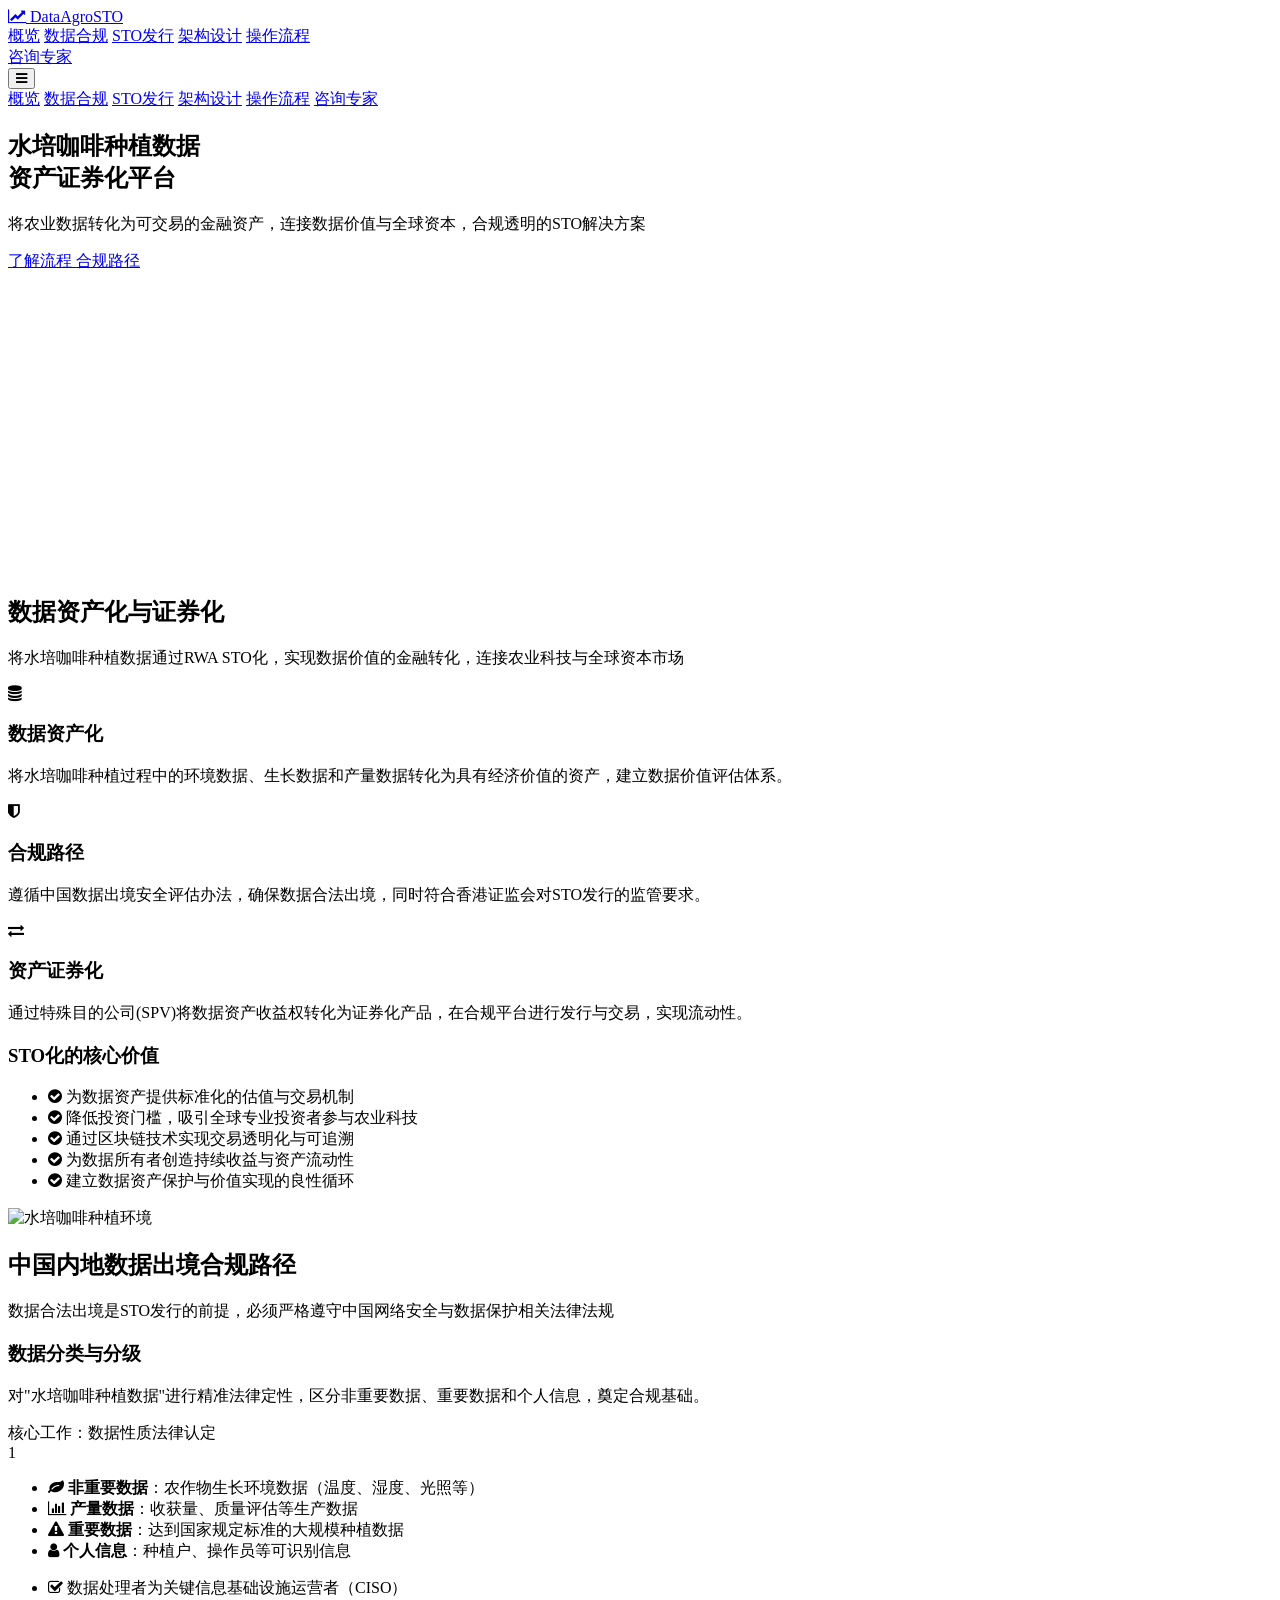
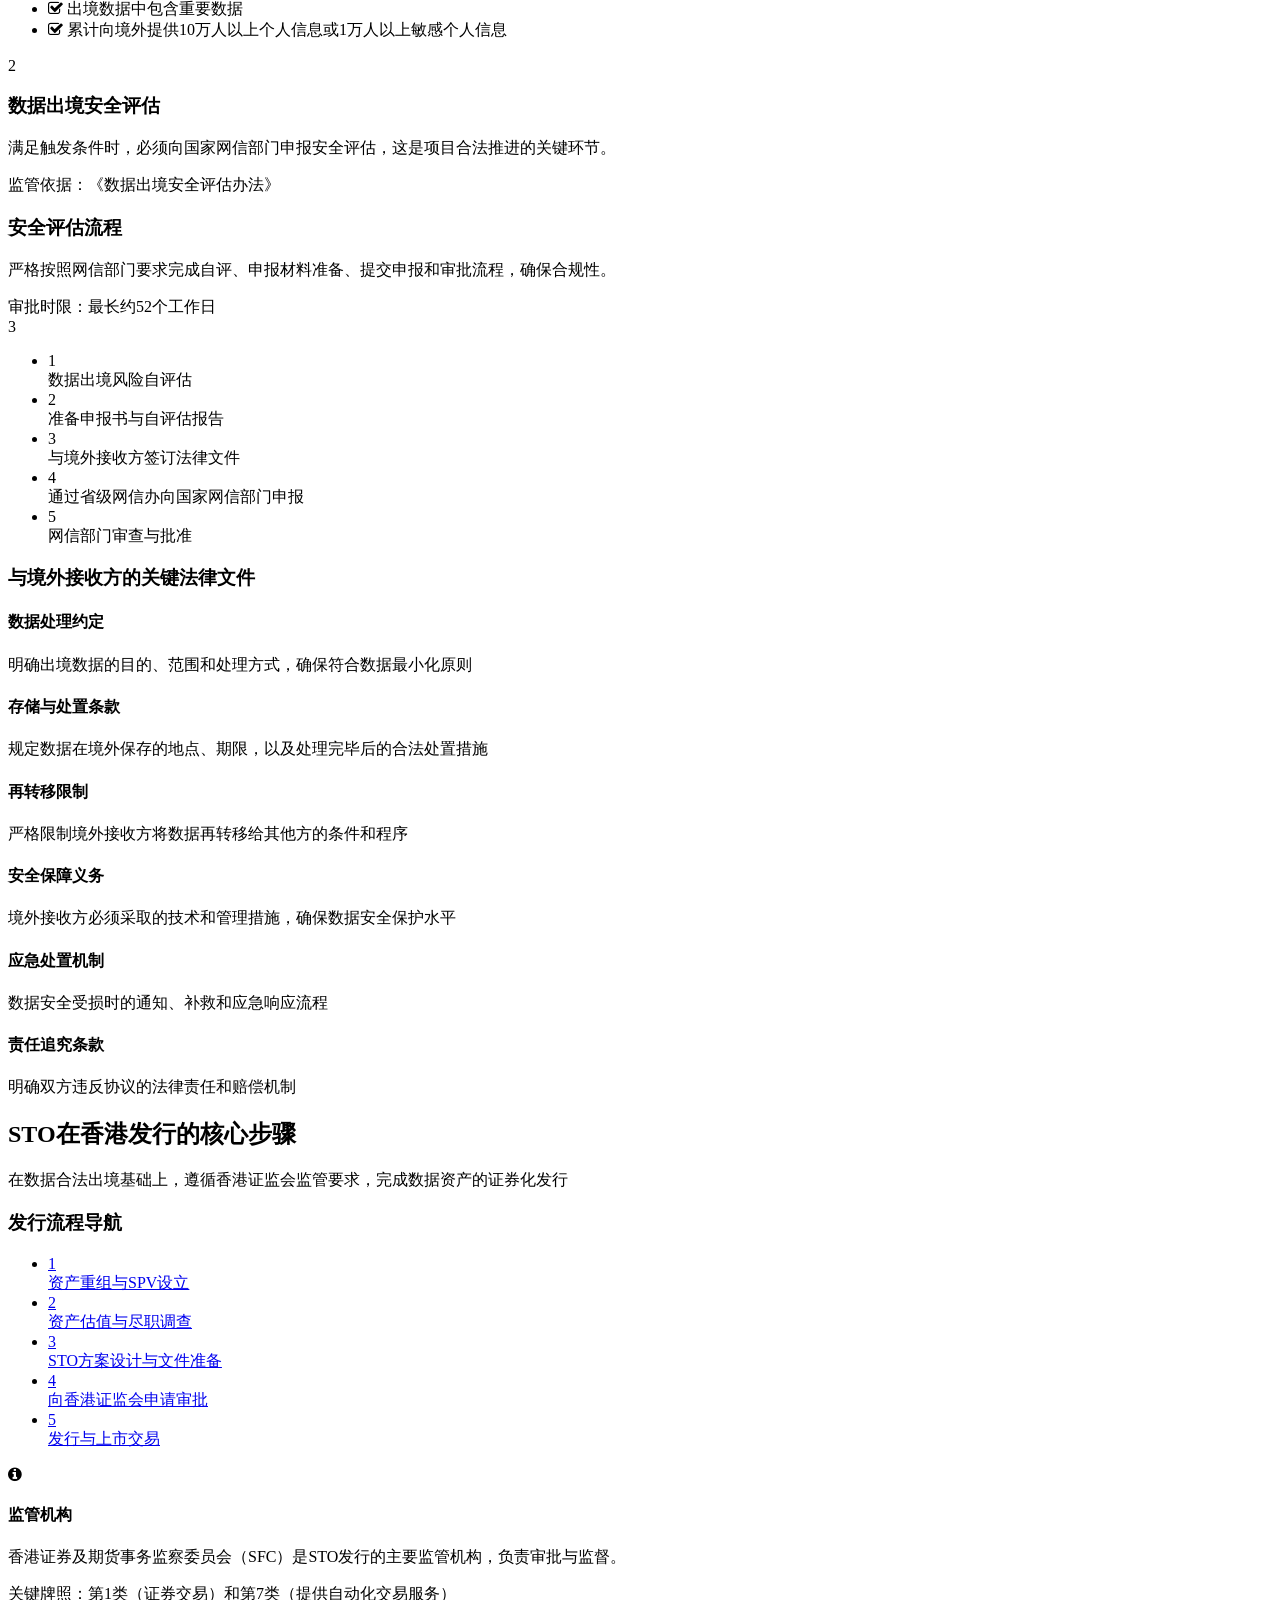
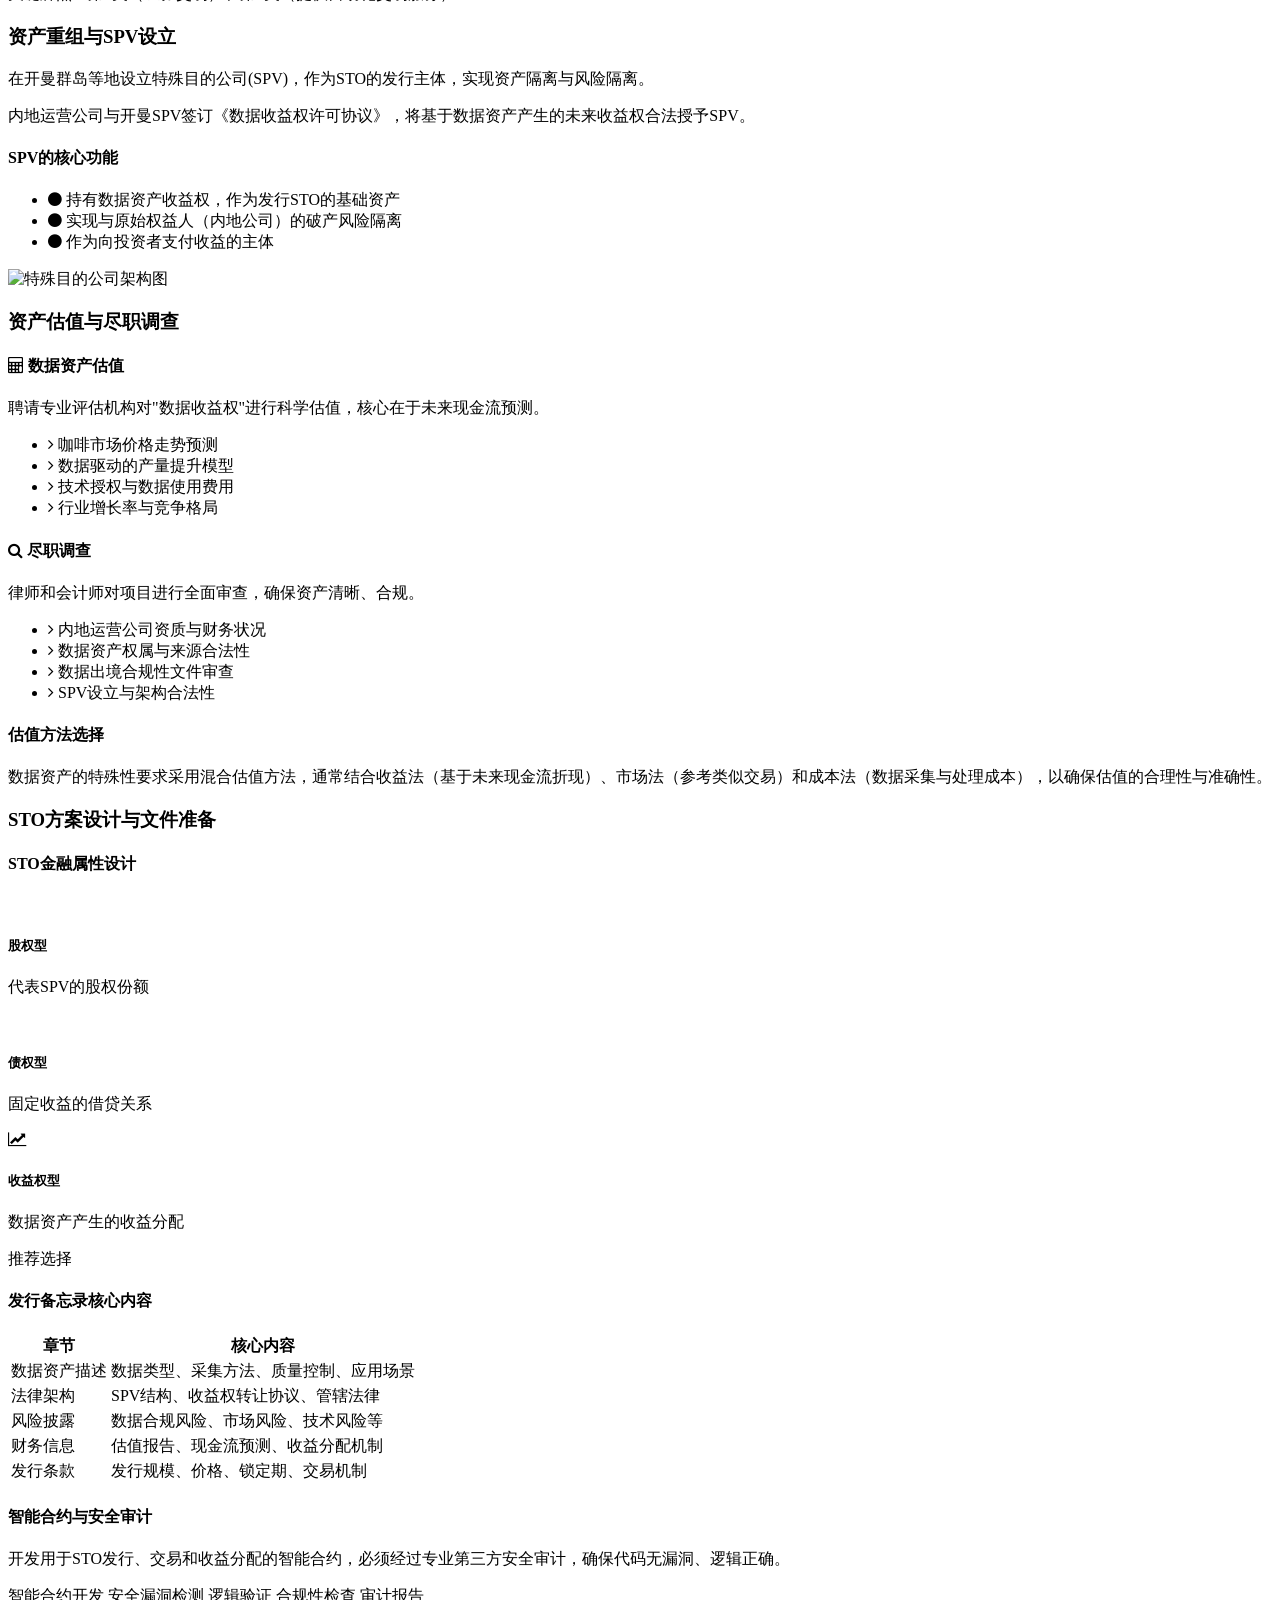
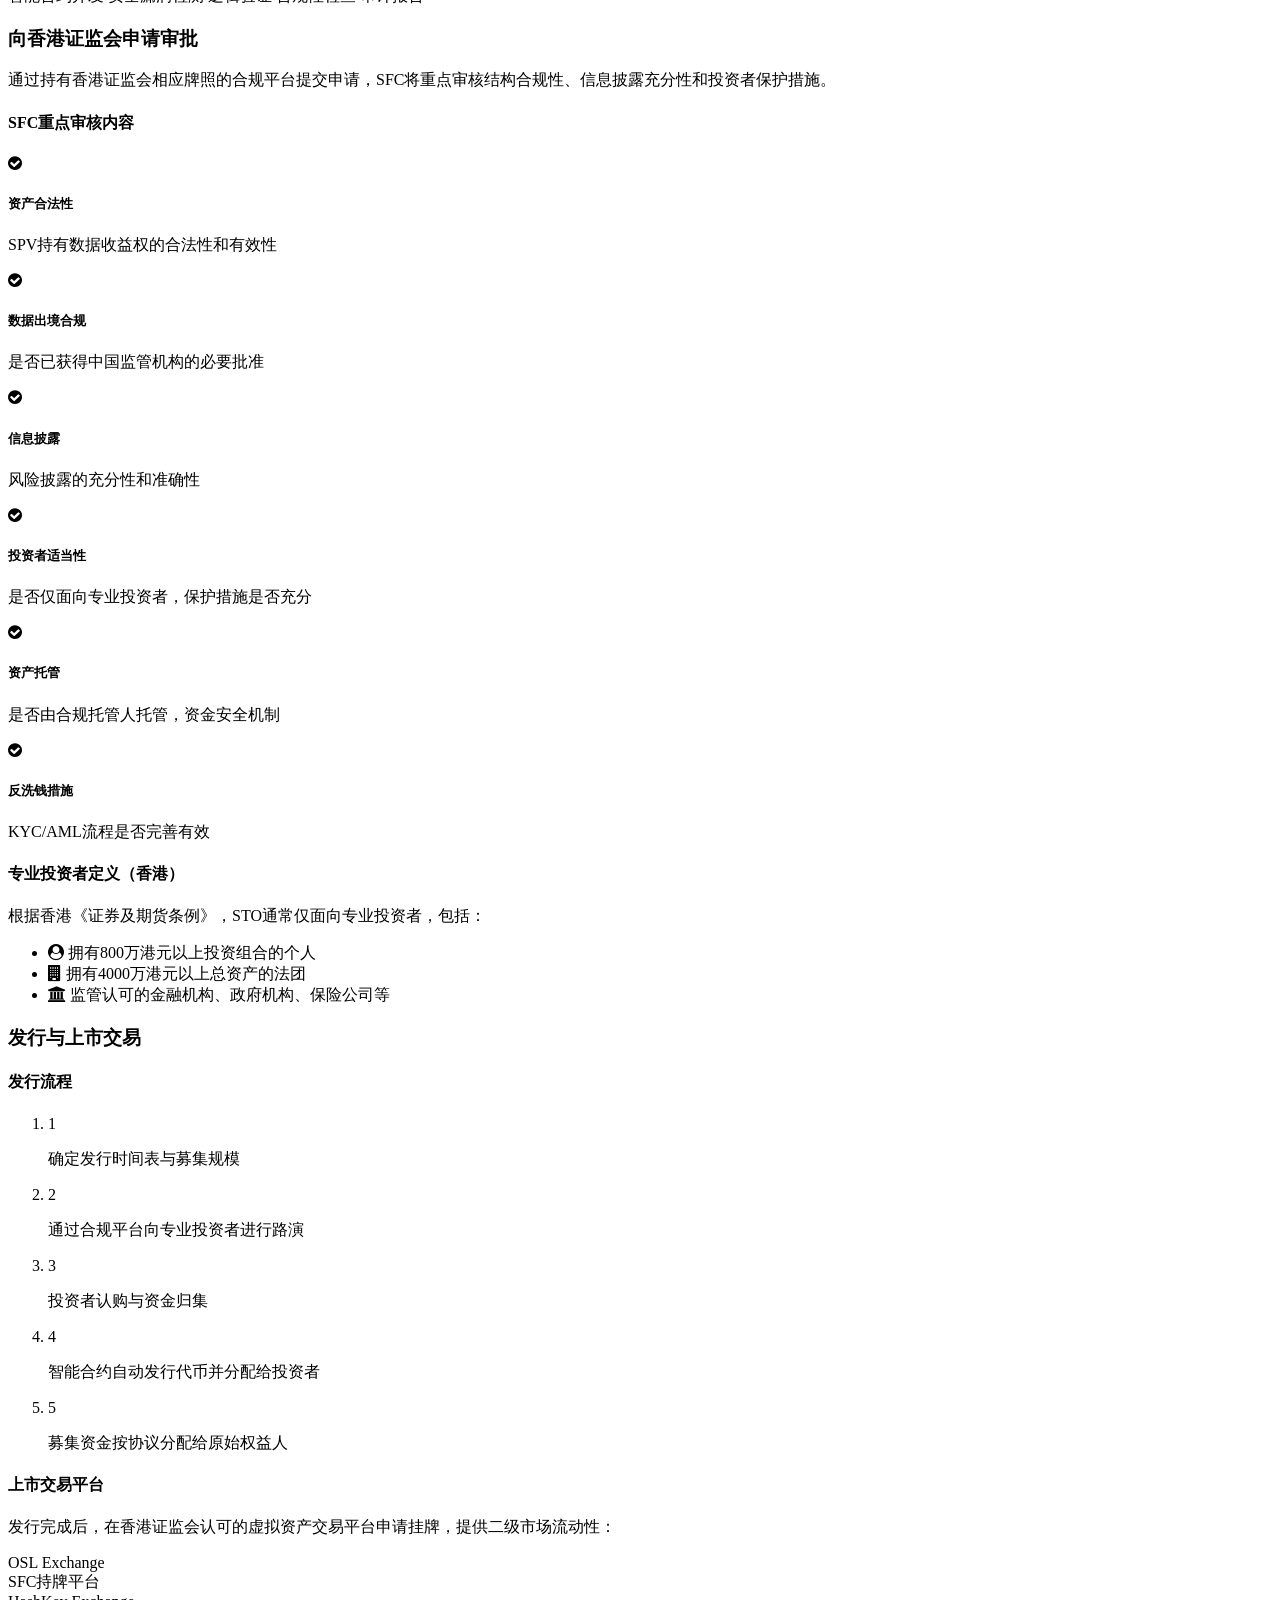
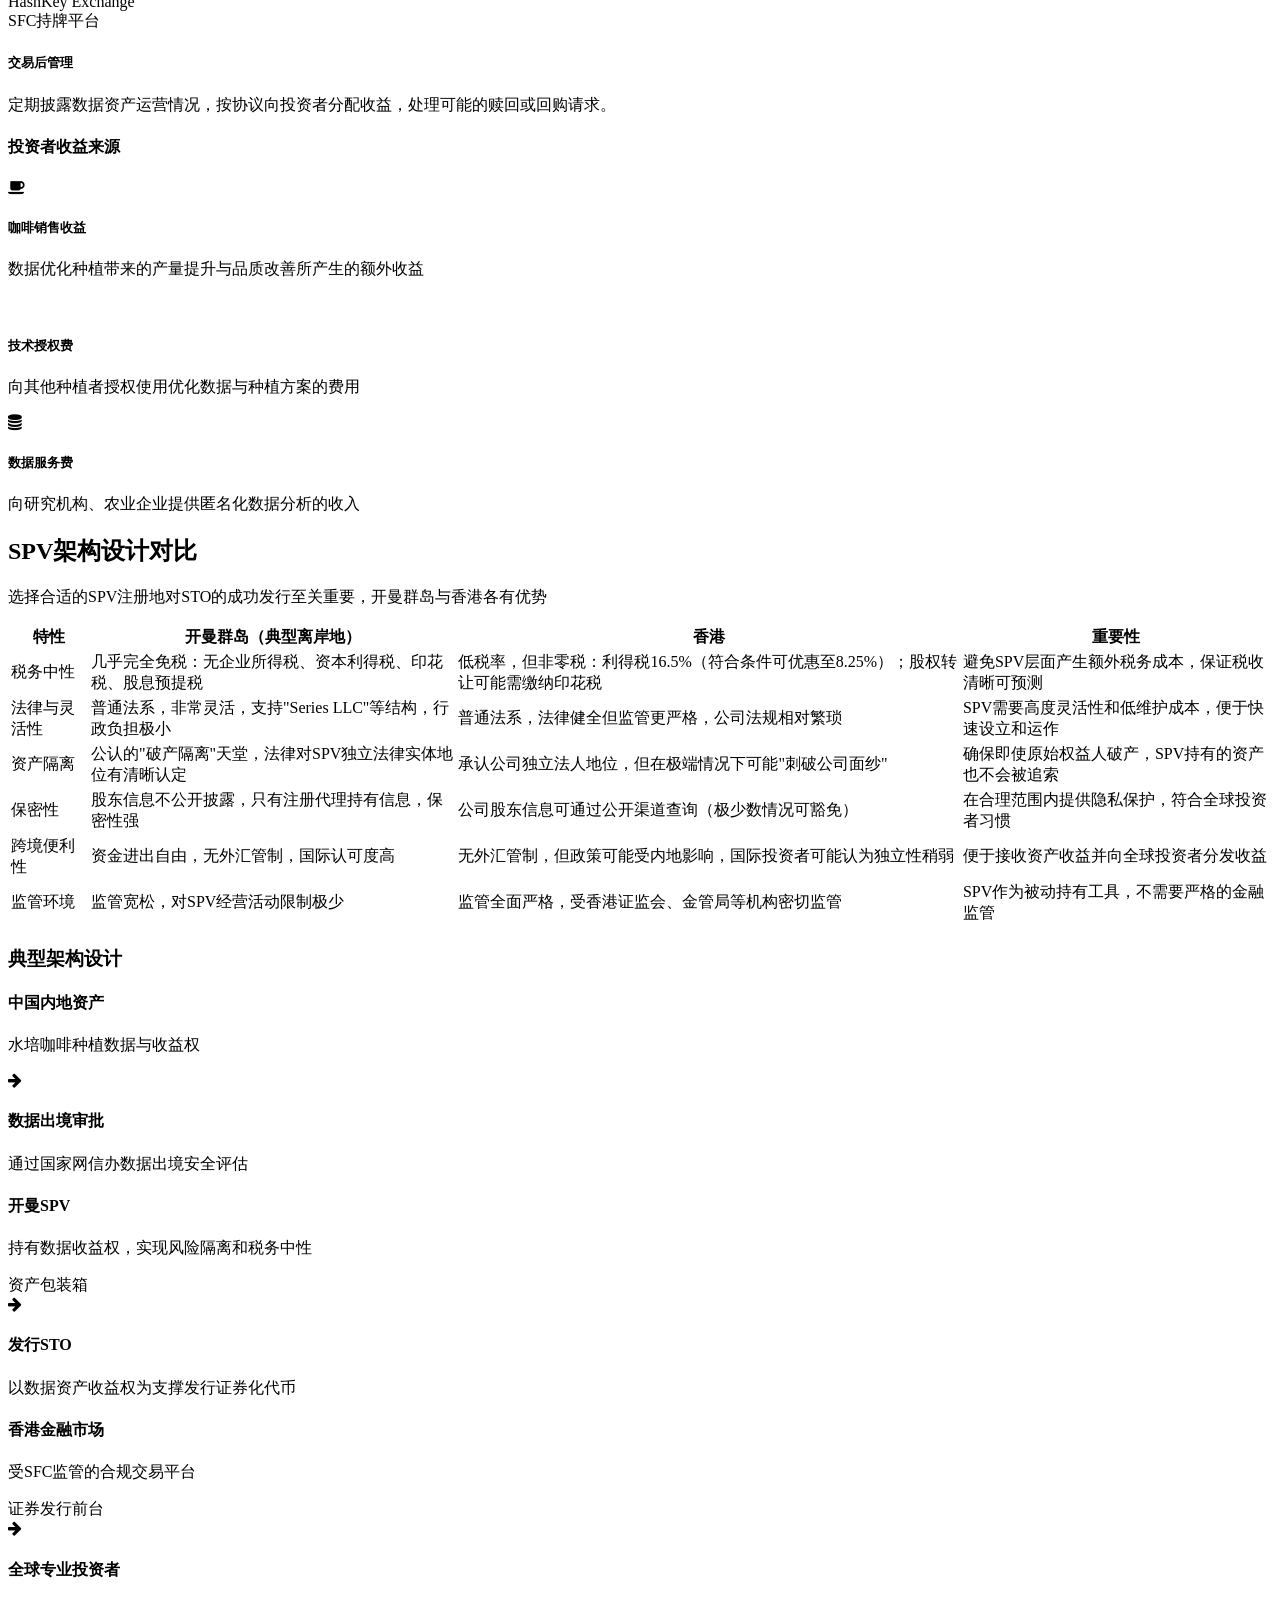
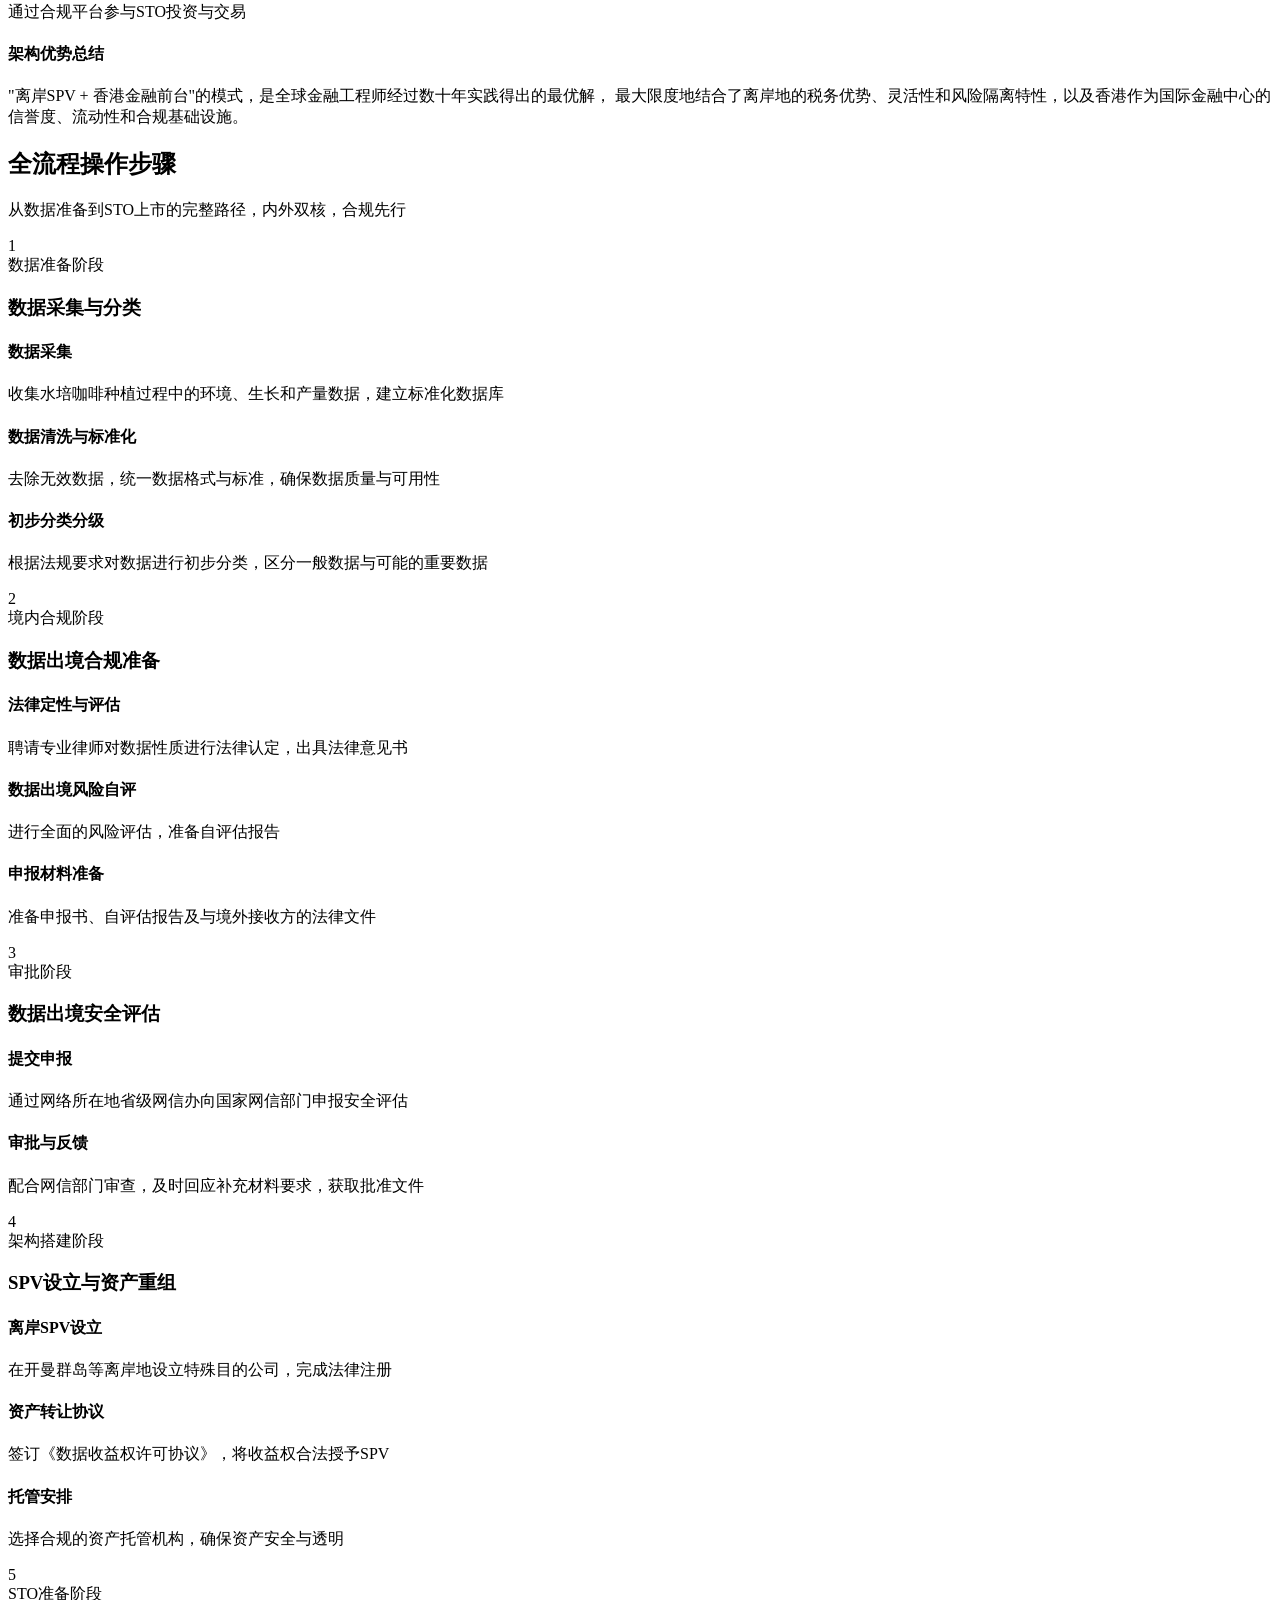
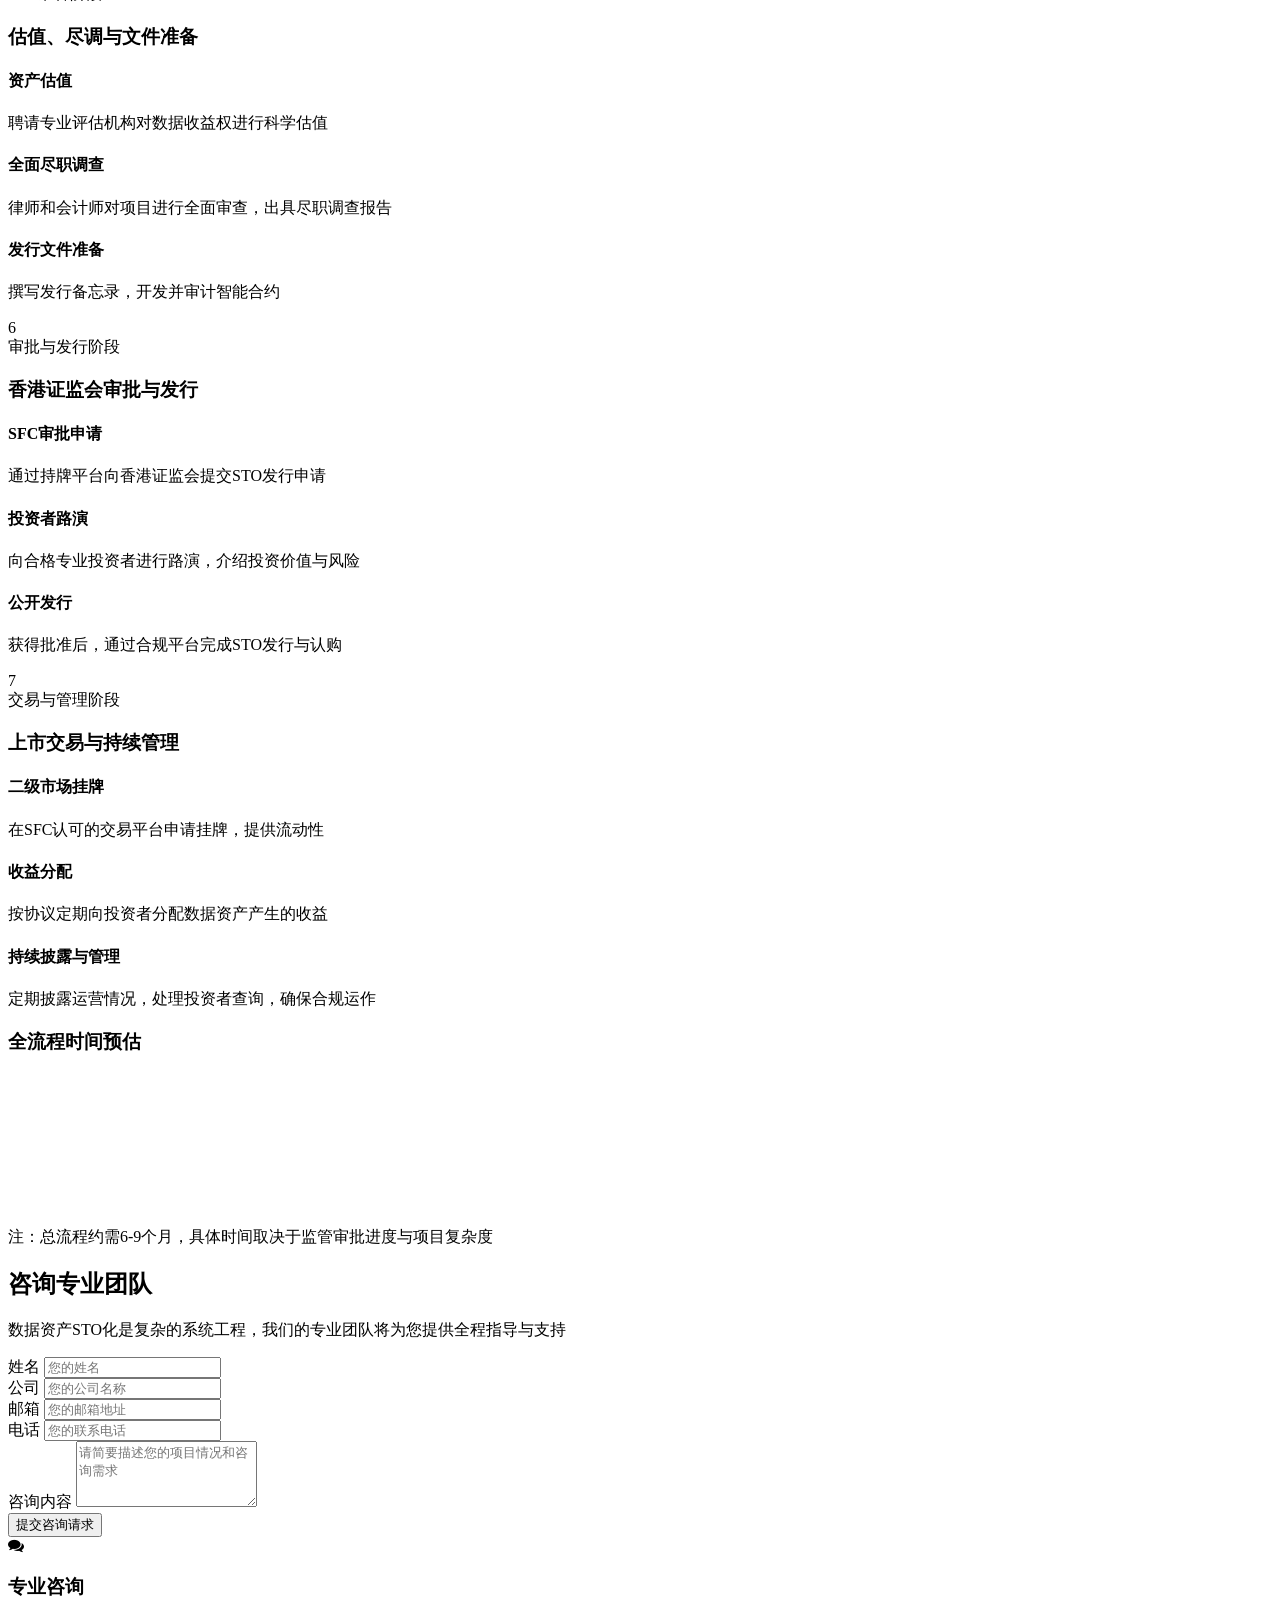
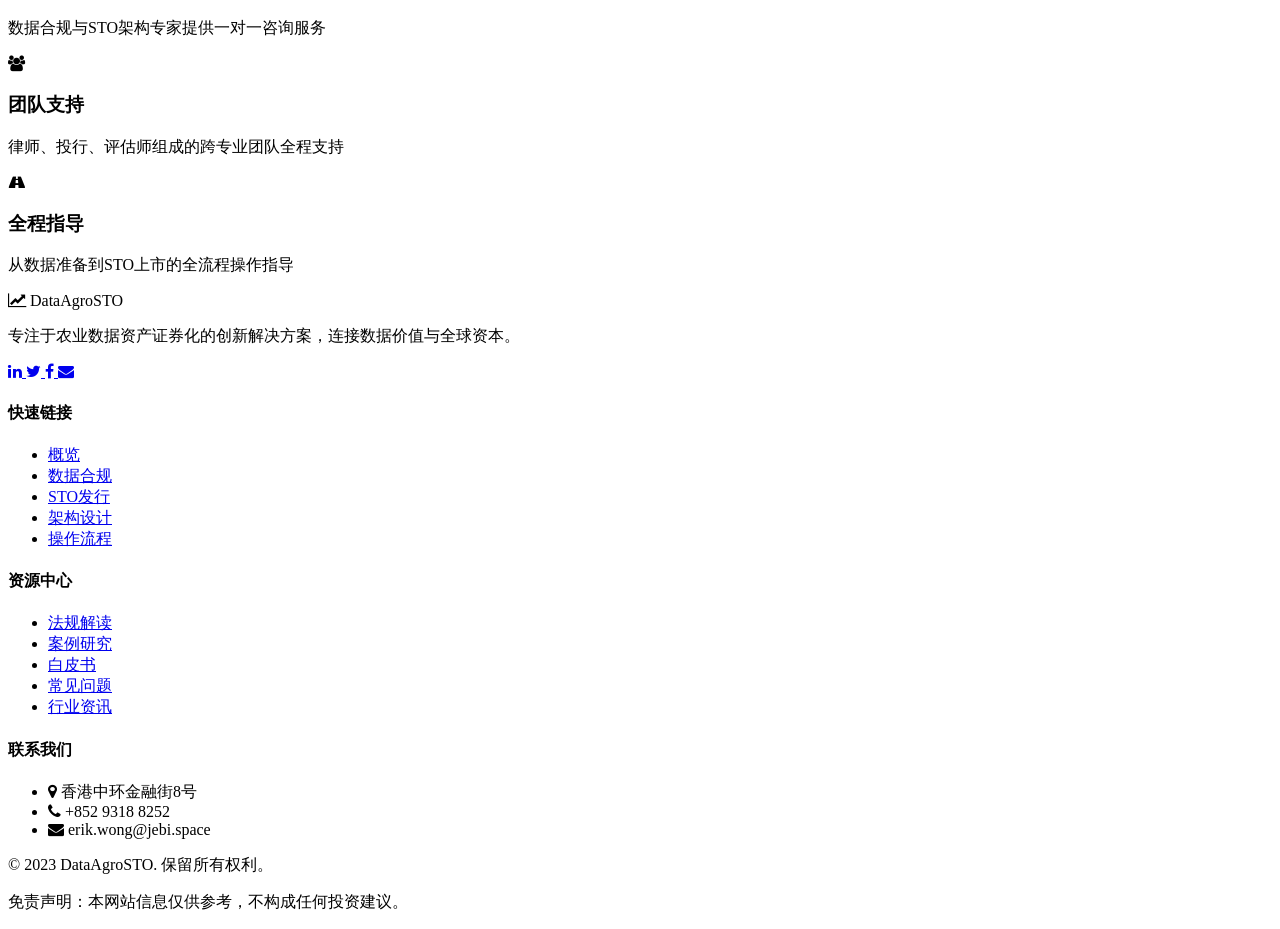
==== index.html @ 8cd6ff70 "Napell RWA: data-asset STO structuring site + business model review" ====
<!DOCTYPE html>
<html lang="zh-CN">
<head>
    <meta charset="UTF-8">
    <meta name="viewport" content="width=device-width, initial-scale=1.0">
    <title>水培咖啡数据资产STO化平台</title>
    <script src="https://cdn.tailwindcss.com"></script>
    <link href="https://cdn.jsdelivr.net/npm/font-awesome@4.7.0/css/font-awesome.min.css" rel="stylesheet">
    <script src="https://cdn.jsdelivr.net/npm/chart.js@4.4.8/dist/chart.umd.min.js"></script>
    <script>
        tailwind.config = {
            theme: {
                extend: {
                    colors: {
                        primary: '#0F4C81', // 深蓝色 - 金融、合规
                        secondary: '#2E7D32', // 绿色 - 农业、数据
                        accent: '#FF9800', // 橙色 - 强调、行动点
                        dark: '#1A202C',
                        light: '#F7FAFC'
                    },
                    fontFamily: {
                        sans: ['Inter', 'system-ui', 'sans-serif'],
                        display: ['Montserrat', 'sans-serif']
                    },
                }
            }
        }
    </script>
    <style type="text/tailwindcss">
        @layer utilities {
            .content-auto {
                content-visibility: auto;
            }
            .text-shadow {
                text-shadow: 0 2px 4px rgba(0,0,0,0.1);
            }
            .transition-transform {
                transition-property: transform;
                transition-timing-function: cubic-bezier(0.4, 0, 0.2, 1);
                transition-duration: 300ms;
            }
            .scrollbar-hide::-webkit-scrollbar {
                display: none;
            }
            .card-hover {
                @apply transition-all duration-300 hover:shadow-lg hover:-translate-y-1;
            }
        }
    </style>
    <link href="https://fonts.googleapis.com/css2?family=Inter:wght@300;400;500;600;700&family=Montserrat:wght@500;600;700;800&display=swap" rel="stylesheet">
</head>
<body class="bg-gray-50 text-gray-800 font-sans">
    <!-- 导航栏 -->
    <header id="navbar" class="fixed w-full bg-white/90 backdrop-blur-sm shadow-sm z-50 transition-all duration-300">
        <div class="container mx-auto px-4 sm:px-6 lg:px-8">
            <div class="flex justify-between items-center h-16">
                <div class="flex items-center">
                    <a href="#" class="flex items-center">
                        <i class="fa fa-line-chart text-primary text-2xl mr-2"></i>
                        <span class="font-display font-bold text-xl text-primary">DataAgroSTO</span>
                    </a>
                </div>
                
                <!-- 桌面导航 -->
                <nav class="hidden md:flex space-x-8">
                    <a href="#overview" class="text-gray-600 hover:text-primary font-medium transition-colors">概览</a>
                    <a href="#compliance" class="text-gray-600 hover:text-primary font-medium transition-colors">数据合规</a>
                    <a href="#sto-issue" class="text-gray-600 hover:text-primary font-medium transition-colors">STO发行</a>
                    <a href="#structure" class="text-gray-600 hover:text-primary font-medium transition-colors">架构设计</a>
                    <a href="#process" class="text-gray-600 hover:text-primary font-medium transition-colors">操作流程</a>
                </nav>
                
                <!-- 联系按钮 -->
                <div class="hidden md:block">
                    <a href="#contact" class="bg-primary hover:bg-primary/90 text-white px-5 py-2 rounded-lg font-medium transition-colors">
                        咨询专家
                    </a>
                </div>
                
                <!-- 移动端菜单按钮 -->
                <button id="menu-toggle" class="md:hidden text-gray-600 hover:text-primary">
                    <i class="fa fa-bars text-xl"></i>
                </button>
            </div>
        </div>
        
        <!-- 移动端导航菜单 -->
        <div id="mobile-menu" class="md:hidden hidden bg-white border-t">
            <div class="container mx-auto px-4 py-3 space-y-3">
                <a href="#overview" class="block text-gray-600 hover:text-primary font-medium">概览</a>
                <a href="#compliance" class="block text-gray-600 hover:text-primary font-medium">数据合规</a>
                <a href="#sto-issue" class="block text-gray-600 hover:text-primary font-medium">STO发行</a>
                <a href="#structure" class="block text-gray-600 hover:text-primary font-medium">架构设计</a>
                <a href="#process" class="block text-gray-600 hover:text-primary font-medium">操作流程</a>
                <a href="#contact" class="block bg-primary text-white px-5 py-2 rounded-lg font-medium text-center">咨询专家</a>
            </div>
        </div>
    </header>

    <!-- 英雄区域 -->
    <section class="pt-28 pb-20 bg-gradient-to-br from-primary/90 to-primary">
        <div class="container mx-auto px-4 sm:px-6 lg:px-8">
            <div class="flex flex-col md:flex-row items-center">
                <div class="md:w-1/2 mb-10 md:mb-0">
                    <h1 class="text-[clamp(2rem,5vw,3.5rem)] font-display font-bold text-white leading-tight text-shadow">
                        水培咖啡种植数据<br>资产证券化平台
                    </h1>
                    <p class="mt-6 text-white/90 text-lg md:text-xl max-w-lg">
                        将农业数据转化为可交易的金融资产，连接数据价值与全球资本，合规透明的STO解决方案
                    </p>
                    <div class="mt-8 flex flex-col sm:flex-row gap-4">
                        <a href="#process" class="bg-accent hover:bg-accent/90 text-white px-8 py-3 rounded-lg font-semibold text-center transition-colors">
                            了解流程
                        </a>
                        <a href="#compliance" class="bg-white/10 hover:bg-white/20 backdrop-blur-sm text-white border border-white/30 px-8 py-3 rounded-lg font-semibold text-center transition-colors">
                            合规路径
                        </a>
                    </div>
                </div>
                <div class="md:w-1/2 relative">
                    <div class="relative z-10 bg-white/10 backdrop-blur-md p-6 rounded-2xl border border-white/20 shadow-xl">
                        <canvas id="dataValueChart" width="400" height="300"></canvas>
                    </div>
                    <div class="absolute -bottom-6 -right-6 w-64 h-64 bg-secondary/20 rounded-full filter blur-3xl -z-10"></div>
                    <div class="absolute -top-6 -left-6 w-64 h-64 bg-accent/20 rounded-full filter blur-3xl -z-10"></div>
                </div>
            </div>
        </div>
    </section>

    <!-- 概览部分 -->
    <section id="overview" class="py-20 bg-white">
        <div class="container mx-auto px-4 sm:px-6 lg:px-8">
            <div class="text-center mb-16">
                <h2 class="text-[clamp(1.8rem,4vw,2.5rem)] font-display font-bold text-dark">数据资产化与证券化</h2>
                <p class="mt-4 text-gray-600 max-w-3xl mx-auto text-lg">
                    将水培咖啡种植数据通过RWA STO化，实现数据价值的金融转化，连接农业科技与全球资本市场
                </p>
            </div>
            
            <div class="grid md:grid-cols-2 lg:grid-cols-3 gap-8">
                <!-- 核心价值1 -->
                <div class="bg-gray-50 rounded-xl p-8 shadow-sm card-hover border border-gray-100">
                    <div class="w-14 h-14 bg-primary/10 rounded-lg flex items-center justify-center mb-6">
                        <i class="fa fa-database text-primary text-2xl"></i>
                    </div>
                    <h3 class="text-xl font-bold text-dark mb-3">数据资产化</h3>
                    <p class="text-gray-600">
                        将水培咖啡种植过程中的环境数据、生长数据和产量数据转化为具有经济价值的资产，建立数据价值评估体系。
                    </p>
                </div>
                
                <!-- 核心价值2 -->
                <div class="bg-gray-50 rounded-xl p-8 shadow-sm card-hover border border-gray-100">
                    <div class="w-14 h-14 bg-secondary/10 rounded-lg flex items-center justify-center mb-6">
                        <i class="fa fa-shield text-secondary text-2xl"></i>
                    </div>
                    <h3 class="text-xl font-bold text-dark mb-3">合规路径</h3>
                    <p class="text-gray-600">
                        遵循中国数据出境安全评估办法，确保数据合法出境，同时符合香港证监会对STO发行的监管要求。
                    </p>
                </div>
                
                <!-- 核心价值3 -->
                <div class="bg-gray-50 rounded-xl p-8 shadow-sm card-hover border border-gray-100">
                    <div class="w-14 h-14 bg-accent/10 rounded-lg flex items-center justify-center mb-6">
                        <i class="fa fa-exchange text-accent text-2xl"></i>
                    </div>
                    <h3 class="text-xl font-bold text-dark mb-3">资产证券化</h3>
                    <p class="text-gray-600">
                        通过特殊目的公司(SPV)将数据资产收益权转化为证券化产品，在合规平台进行发行与交易，实现流动性。
                    </p>
                </div>
            </div>
            
            <div class="mt-16 bg-gradient-to-r from-primary/5 to-secondary/5 rounded-2xl p-8 md:p-12">
                <div class="flex flex-col md:flex-row items-center gap-8">
                    <div class="md:w-1/2">
                        <h3 class="text-2xl font-bold text-dark mb-4">STO化的核心价值</h3>
                        <ul class="space-y-4">
                            <li class="flex items-start">
                                <i class="fa fa-check-circle text-secondary mt-1 mr-3"></i>
                                <span>为数据资产提供标准化的估值与交易机制</span>
                            </li>
                            <li class="flex items-start">
                                <i class="fa fa-check-circle text-secondary mt-1 mr-3"></i>
                                <span>降低投资门槛，吸引全球专业投资者参与农业科技</span>
                            </li>
                            <li class="flex items-start">
                                <i class="fa fa-check-circle text-secondary mt-1 mr-3"></i>
                                <span>通过区块链技术实现交易透明化与可追溯</span>
                            </li>
                            <li class="flex items-start">
                                <i class="fa fa-check-circle text-secondary mt-1 mr-3"></i>
                                <span>为数据所有者创造持续收益与资产流动性</span>
                            </li>
                            <li class="flex items-start">
                                <i class="fa fa-check-circle text-secondary mt-1 mr-3"></i>
                                <span>建立数据资产保护与价值实现的良性循环</span>
                            </li>
                        </ul>
                    </div>
                    <div class="md:w-1/2">
                        <img src="https://picsum.photos/id/431/600/400" alt="水培咖啡种植环境" class="rounded-xl shadow-md w-full h-auto object-cover">
                    </div>
                </div>
            </div>
        </div>
    </section>

    <!-- 数据合规部分 -->
    <section id="compliance" class="py-20 bg-gray-50">
        <div class="container mx-auto px-4 sm:px-6 lg:px-8">
            <div class="text-center mb-16">
                <h2 class="text-[clamp(1.8rem,4vw,2.5rem)] font-display font-bold text-dark">中国内地数据出境合规路径</h2>
                <p class="mt-4 text-gray-600 max-w-3xl mx-auto text-lg">
                    数据合法出境是STO发行的前提，必须严格遵守中国网络安全与数据保护相关法律法规
                </p>
            </div>
            
            <div class="relative">
                <!-- 时间线 -->
                <div class="hidden md:block absolute left-1/2 transform -translate-x-1/2 h-full w-1 bg-primary/20"></div>
                
                <!-- 步骤1 -->
                <div class="mb-16 relative">
                    <div class="flex flex-col md:flex-row items-center">
                        <div class="md:w-1/2 md:pr-12 md:text-right mb-8 md:mb-0 md:order-1">
                            <h3 class="text-xl font-bold text-dark mb-3">数据分类与分级</h3>
                            <p class="text-gray-600 mb-4">
                                对"水培咖啡种植数据"进行精准法律定性，区分非重要数据、重要数据和个人信息，奠定合规基础。
                            </p>
                            <div class="inline-block bg-primary/10 text-primary px-4 py-2 rounded-lg text-sm">
                                核心工作：数据性质法律认定
                            </div>
                        </div>
                        
                        <div class="hidden md:block absolute left-1/2 transform -translate-x-1/2 w-10 h-10 rounded-full bg-primary flex items-center justify-center z-10">
                            <span class="text-white font-bold">1</span>
                        </div>
                        
                        <div class="md:w-1/2 md:pl-12 md:order-2">
                            <ul class="bg-white p-6 rounded-xl shadow-sm border border-gray-100">
                                <li class="mb-3 flex items-start">
                                    <i class="fa fa-leaf text-secondary mt-1 mr-3"></i>
                                    <span><strong>非重要数据</strong>：农作物生长环境数据（温度、湿度、光照等）</span>
                                </li>
                                <li class="mb-3 flex items-start">
                                    <i class="fa fa-bar-chart text-secondary mt-1 mr-3"></i>
                                    <span><strong>产量数据</strong>：收获量、质量评估等生产数据</span>
                                </li>
                                <li class="mb-3 flex items-start">
                                    <i class="fa fa-exclamation-triangle text-amber-500 mt-1 mr-3"></i>
                                    <span><strong>重要数据</strong>：达到国家规定标准的大规模种植数据</span>
                                </li>
                                <li class="flex items-start">
                                    <i class="fa fa-user text-secondary mt-1 mr-3"></i>
                                    <span><strong>个人信息</strong>：种植户、操作员等可识别信息</span>
                                </li>
                            </ul>
                        </div>
                    </div>
                </div>
                
                <!-- 步骤2 -->
                <div class="mb-16 relative">
                    <div class="flex flex-col md:flex-row items-center">
                        <div class="md:w-1/2 md:pr-12 mb-8 md:mb-0">
                            <ul class="bg-white p-6 rounded-xl shadow-sm border border-gray-100">
                                <li class="mb-4 flex items-start">
                                    <i class="fa fa-check-square-o text-primary mt-1 mr-3"></i>
                                    <span>数据处理者为关键信息基础设施运营者（CISO）</span>
                                </li>
                                <li class="mb-4 flex items-start">
                                    <i class="fa fa-check-square-o text-primary mt-1 mr-3"></i>
                                    <span>出境数据中包含重要数据</span>
                                </li>
                                <li class="flex items-start">
                                    <i class="fa fa-check-square-o text-primary mt-1 mr-3"></i>
                                    <span>累计向境外提供10万人以上个人信息或1万人以上敏感个人信息</span>
                                </li>
                            </ul>
                        </div>
                        
                        <div class="hidden md:block absolute left-1/2 transform -translate-x-1/2 w-10 h-10 rounded-full bg-primary flex items-center justify-center z-10">
                            <span class="text-white font-bold">2</span>
                        </div>
                        
                        <div class="md:w-1/2 md:pl-12 md:text-left">
                            <h3 class="text-xl font-bold text-dark mb-3">数据出境安全评估</h3>
                            <p class="text-gray-600 mb-4">
                                满足触发条件时，必须向国家网信部门申报安全评估，这是项目合法推进的关键环节。
                            </p>
                            <div class="inline-block bg-primary/10 text-primary px-4 py-2 rounded-lg text-sm">
                                监管依据：《数据出境安全评估办法》
                            </div>
                        </div>
                    </div>
                </div>
                
                <!-- 步骤3 -->
                <div class="relative">
                    <div class="flex flex-col md:flex-row items-center">
                        <div class="md:w-1/2 md:pr-12 md:text-right mb-8 md:mb-0 md:order-1">
                            <h3 class="text-xl font-bold text-dark mb-3">安全评估流程</h3>
                            <p class="text-gray-600 mb-4">
                                严格按照网信部门要求完成自评、申报材料准备、提交申报和审批流程，确保合规性。
                            </p>
                            <div class="inline-block bg-primary/10 text-primary px-4 py-2 rounded-lg text-sm">
                                审批时限：最长约52个工作日
                            </div>
                        </div>
                        
                        <div class="hidden md:block absolute left-1/2 transform -translate-x-1/2 w-10 h-10 rounded-full bg-primary flex items-center justify-center z-10">
                            <span class="text-white font-bold">3</span>
                        </div>
                        
                        <div class="md:w-1/2 md:pl-12 md:order-2">
                            <ul class="bg-white p-6 rounded-xl shadow-sm border border-gray-100 space-y-3">
                                <li class="flex items-center">
                                    <div class="w-8 h-8 rounded-full bg-primary/10 text-primary flex items-center justify-center mr-3">1</div>
                                    <span>数据出境风险自评估</span>
                                </li>
                                <li class="flex items-center">
                                    <div class="w-8 h-8 rounded-full bg-primary/10 text-primary flex items-center justify-center mr-3">2</div>
                                    <span>准备申报书与自评估报告</span>
                                </li>
                                <li class="flex items-center">
                                    <div class="w-8 h-8 rounded-full bg-primary/10 text-primary flex items-center justify-center mr-3">3</div>
                                    <span>与境外接收方签订法律文件</span>
                                </li>
                                <li class="flex items-center">
                                    <div class="w-8 h-8 rounded-full bg-primary/10 text-primary flex items-center justify-center mr-3">4</div>
                                    <span>通过省级网信办向国家网信部门申报</span>
                                </li>
                                <li class="flex items-center">
                                    <div class="w-8 h-8 rounded-full bg-primary/10 text-primary flex items-center justify-center mr-3">5</div>
                                    <span>网信部门审查与批准</span>
                                </li>
                            </ul>
                        </div>
                    </div>
                </div>
            </div>
            
            <!-- 关键法律文件 -->
            <div class="mt-20 bg-white rounded-2xl p-8 shadow-sm border border-gray-100">
                <h3 class="text-2xl font-bold text-dark mb-6 text-center">与境外接收方的关键法律文件</h3>
                <div class="grid md:grid-cols-2 lg:grid-cols-3 gap-6">
                    <div class="p-5 border border-gray-100 rounded-xl bg-gray-50">
                        <h4 class="font-bold text-primary mb-2">数据处理约定</h4>
                        <p class="text-gray-600 text-sm">明确出境数据的目的、范围和处理方式，确保符合数据最小化原则</p>
                    </div>
                    <div class="p-5 border border-gray-100 rounded-xl bg-gray-50">
                        <h4 class="font-bold text-primary mb-2">存储与处置条款</h4>
                        <p class="text-gray-600 text-sm">规定数据在境外保存的地点、期限，以及处理完毕后的合法处置措施</p>
                    </div>
                    <div class="p-5 border border-gray-100 rounded-xl bg-gray-50">
                        <h4 class="font-bold text-primary mb-2">再转移限制</h4>
                        <p class="text-gray-600 text-sm">严格限制境外接收方将数据再转移给其他方的条件和程序</p>
                    </div>
                    <div class="p-5 border border-gray-100 rounded-xl bg-gray-50">
                        <h4 class="font-bold text-primary mb-2">安全保障义务</h4>
                        <p class="text-gray-600 text-sm">境外接收方必须采取的技术和管理措施，确保数据安全保护水平</p>
                    </div>
                    <div class="p-5 border border-gray-100 rounded-xl bg-gray-50">
                        <h4 class="font-bold text-primary mb-2">应急处置机制</h4>
                        <p class="text-gray-600 text-sm">数据安全受损时的通知、补救和应急响应流程</p>
                    </div>
                    <div class="p-5 border border-gray-100 rounded-xl bg-gray-50">
                        <h4 class="font-bold text-primary mb-2">责任追究条款</h4>
                        <p class="text-gray-600 text-sm">明确双方违反协议的法律责任和赔偿机制</p>
                    </div>
                </div>
            </div>
        </div>
    </section>

    <!-- STO发行部分 -->
    <section id="sto-issue" class="py-20 bg-white">
        <div class="container mx-auto px-4 sm:px-6 lg:px-8">
            <div class="text-center mb-16">
                <h2 class="text-[clamp(1.8rem,4vw,2.5rem)] font-display font-bold text-dark">STO在香港发行的核心步骤</h2>
                <p class="mt-4 text-gray-600 max-w-3xl mx-auto text-lg">
                    在数据合法出境基础上，遵循香港证监会监管要求，完成数据资产的证券化发行
                </p>
            </div>
            
            <div class="grid grid-cols-1 lg:grid-cols-5 gap-8">
                <!-- 步骤导航 -->
                <div class="lg:col-span-2">
                    <div class="sticky top-24 bg-gray-50 rounded-xl p-6 border border-gray-100">
                        <h3 class="text-xl font-bold text-dark mb-6">发行流程导航</h3>
                        <ul class="space-y-4">
                            <li>
                                <a href="#step1" class="flex items-center p-3 rounded-lg hover:bg-primary/5 group transition-colors">
                                    <div class="w-8 h-8 rounded-full bg-primary text-white flex items-center justify-center mr-3 flex-shrink-0">1</div>
                                    <span class="text-gray-700 group-hover:text-primary">资产重组与SPV设立</span>
                                </a>
                            </li>
                            <li>
                                <a href="#step2" class="flex items-center p-3 rounded-lg hover:bg-primary/5 group transition-colors">
                                    <div class="w-8 h-8 rounded-full bg-primary text-white flex items-center justify-center mr-3 flex-shrink-0">2</div>
                                    <span class="text-gray-700 group-hover:text-primary">资产估值与尽职调查</span>
                                </a>
                            </li>
                            <li>
                                <a href="#step3" class="flex items-center p-3 rounded-lg hover:bg-primary/5 group transition-colors">
                                    <div class="w-8 h-8 rounded-full bg-primary text-white flex items-center justify-center mr-3 flex-shrink-0">3</div>
                                    <span class="text-gray-700 group-hover:text-primary">STO方案设计与文件准备</span>
                                </a>
                            </li>
                            <li>
                                <a href="#step4" class="flex items-center p-3 rounded-lg hover:bg-primary/5 group transition-colors">
                                    <div class="w-8 h-8 rounded-full bg-primary text-white flex items-center justify-center mr-3 flex-shrink-0">4</div>
                                    <span class="text-gray-700 group-hover:text-primary">向香港证监会申请审批</span>
                                </a>
                            </li>
                            <li>
                                <a href="#step5" class="flex items-center p-3 rounded-lg hover:bg-primary/5 group transition-colors">
                                    <div class="w-8 h-8 rounded-full bg-primary text-white flex items-center justify-center mr-3 flex-shrink-0">5</div>
                                    <span class="text-gray-700 group-hover:text-primary">发行与上市交易</span>
                                </a>
                            </li>
                        </ul>
                        
                        <div class="mt-8 pt-6 border-t border-gray-200">
                            <div class="flex items-center mb-4">
                                <i class="fa fa-info-circle text-primary mr-2"></i>
                                <h4 class="font-bold text-dark">监管机构</h4>
                            </div>
                            <p class="text-gray-600 text-sm mb-4">
                                香港证券及期货事务监察委员会（SFC）是STO发行的主要监管机构，负责审批与监督。
                            </p>
                            <div class="bg-primary/10 p-4 rounded-lg">
                                <p class="text-primary text-sm font-medium">
                                    关键牌照：第1类（证券交易）和第7类（提供自动化交易服务）
                                </p>
                            </div>
                        </div>
                    </div>
                </div>
                
                <!-- 步骤详情 -->
                <div class="lg:col-span-3 space-y-16">
                    <!-- 步骤1 -->
                    <div id="step1" class="scroll-mt-24">
                        <div class="bg-white rounded-xl shadow-sm border border-gray-100 overflow-hidden">
                            <div class="bg-primary/10 px-6 py-4 border-b border-gray-100">
                                <h3 class="text-xl font-bold text-dark">资产重组与SPV设立</h3>
                            </div>
                            <div class="p-6">
                                <div class="flex flex-col md:flex-row gap-6">
                                    <div class="md:w-1/2">
                                        <p class="text-gray-600 mb-4">
                                            在开曼群岛等地设立特殊目的公司(SPV)，作为STO的发行主体，实现资产隔离与风险隔离。
                                        </p>
                                        <p class="text-gray-600 mb-4">
                                            内地运营公司与开曼SPV签订《数据收益权许可协议》，将基于数据资产产生的未来收益权合法授予SPV。
                                        </p>
                                        <div class="bg-gray-50 p-4 rounded-lg border border-gray-100">
                                            <h4 class="font-bold text-dark mb-2">SPV的核心功能</h4>
                                            <ul class="space-y-2 text-sm text-gray-600">
                                                <li class="flex items-start">
                                                    <i class="fa fa-circle text-xs text-primary mt-1.5 mr-2"></i>
                                                    <span>持有数据资产收益权，作为发行STO的基础资产</span>
                                                </li>
                                                <li class="flex items-start">
                                                    <i class="fa fa-circle text-xs text-primary mt-1.5 mr-2"></i>
                                                    <span>实现与原始权益人（内地公司）的破产风险隔离</span>
                                                </li>
                                                <li class="flex items-start">
                                                    <i class="fa fa-circle text-xs text-primary mt-1.5 mr-2"></i>
                                                    <span>作为向投资者支付收益的主体</span>
                                                </li>
                                            </ul>
                                        </div>
                                    </div>
                                    <div class="md:w-1/2">
                                        <img src="https://picsum.photos/id/180/600/400" alt="特殊目的公司架构图" class="rounded-lg shadow-sm w-full h-auto object-cover">
                                    </div>
                                </div>
                            </div>
                        </div>
                    </div>
                    
                    <!-- 步骤2 -->
                    <div id="step2" class="scroll-mt-24">
                        <div class="bg-white rounded-xl shadow-sm border border-gray-100 overflow-hidden">
                            <div class="bg-primary/10 px-6 py-4 border-b border-gray-100">
                                <h3 class="text-xl font-bold text-dark">资产估值与尽职调查</h3>
                            </div>
                            <div class="p-6">
                                <div class="grid md:grid-cols-2 gap-6 mb-6">
                                    <div class="bg-gray-50 p-5 rounded-lg border border-gray-100">
                                        <h4 class="font-bold text-dark mb-3 flex items-center">
                                            <i class="fa fa-calculator text-primary mr-2"></i>
                                            数据资产估值
                                        </h4>
                                        <p class="text-gray-600 text-sm mb-3">
                                            聘请专业评估机构对"数据收益权"进行科学估值，核心在于未来现金流预测。
                                        </p>
                                        <ul class="text-sm text-gray-600 space-y-1">
                                            <li class="flex items-start">
                                                <i class="fa fa-angle-right text-primary mt-1 mr-2"></i>
                                                <span>咖啡市场价格走势预测</span>
                                            </li>
                                            <li class="flex items-start">
                                                <i class="fa fa-angle-right text-primary mt-1 mr-2"></i>
                                                <span>数据驱动的产量提升模型</span>
                                            </li>
                                            <li class="flex items-start">
                                                <i class="fa fa-angle-right text-primary mt-1 mr-2"></i>
                                                <span>技术授权与数据使用费用</span>
                                            </li>
                                            <li class="flex items-start">
                                                <i class="fa fa-angle-right text-primary mt-1 mr-2"></i>
                                                <span>行业增长率与竞争格局</span>
                                            </li>
                                        </ul>
                                    </div>
                                    <div class="bg-gray-50 p-5 rounded-lg border border-gray-100">
                                        <h4 class="font-bold text-dark mb-3 flex items-center">
                                            <i class="fa fa-search text-primary mr-2"></i>
                                            尽职调查
                                        </h4>
                                        <p class="text-gray-600 text-sm mb-3">
                                            律师和会计师对项目进行全面审查，确保资产清晰、合规。
                                        </p>
                                        <ul class="text-sm text-gray-600 space-y-1">
                                            <li class="flex items-start">
                                                <i class="fa fa-angle-right text-primary mt-1 mr-2"></i>
                                                <span>内地运营公司资质与财务状况</span>
                                            </li>
                                            <li class="flex items-start">
                                                <i class="fa fa-angle-right text-primary mt-1 mr-2"></i>
                                                <span>数据资产权属与来源合法性</span>
                                            </li>
                                            <li class="flex items-start">
                                                <i class="fa fa-angle-right text-primary mt-1 mr-2"></i>
                                                <span>数据出境合规性文件审查</span>
                                            </li>
                                            <li class="flex items-start">
                                                <i class="fa fa-angle-right text-primary mt-1 mr-2"></i>
                                                <span>SPV设立与架构合法性</span>
                                            </li>
                                        </ul>
                                    </div>
                                </div>
                                <div class="bg-primary/5 p-5 rounded-lg border border-primary/10">
                                    <h4 class="font-bold text-primary mb-2">估值方法选择</h4>
                                    <p class="text-gray-600 text-sm">
                                        数据资产的特殊性要求采用混合估值方法，通常结合收益法（基于未来现金流折现）、市场法（参考类似交易）和成本法（数据采集与处理成本），以确保估值的合理性与准确性。
                                    </p>
                                </div>
                            </div>
                        </div>
                    </div>
                    
                    <!-- 步骤3 -->
                    <div id="step3" class="scroll-mt-24">
                        <div class="bg-white rounded-xl shadow-sm border border-gray-100 overflow-hidden">
                            <div class="bg-primary/10 px-6 py-4 border-b border-gray-100">
                                <h3 class="text-xl font-bold text-dark">STO方案设计与文件准备</h3>
                            </div>
                            <div class="p-6">
                                <div class="mb-6">
                                    <h4 class="font-bold text-dark mb-3">STO金融属性设计</h4>
                                    <div class="grid md:grid-cols-3 gap-4">
                                        <div class="border border-gray-200 rounded-lg p-4 text-center">
                                            <div class="text-primary text-2xl mb-2"><i class="fa fa-equity"></i></div>
                                            <h5 class="font-medium mb-1">股权型</h5>
                                            <p class="text-sm text-gray-600">代表SPV的股权份额</p>
                                        </div>
                                        <div class="border border-gray-200 rounded-lg p-4 text-center">
                                            <div class="text-primary text-2xl mb-2"><i class="fa fa-bond"></i></div>
                                            <h5 class="font-medium mb-1">债权型</h5>
                                            <p class="text-sm text-gray-600">固定收益的借贷关系</p>
                                        </div>
                                        <div class="border border-primary/30 bg-primary/5 rounded-lg p-4 text-center">
                                            <div class="text-primary text-2xl mb-2"><i class="fa fa-line-chart"></i></div>
                                            <h5 class="font-medium mb-1">收益权型</h5>
                                            <p class="text-sm text-gray-600">数据资产产生的收益分配</p>
                                            <span class="text-xs bg-primary text-white px-2 py-1 rounded mt-2 inline-block">推荐选择</span>
                                        </div>
                                    </div>
                                </div>
                                
                                <div class="mb-6">
                                    <h4 class="font-bold text-dark mb-3">发行备忘录核心内容</h4>
                                    <div class="overflow-x-auto">
                                        <table class="min-w-full bg-white border border-gray-200">
                                            <thead>
                                                <tr class="bg-gray-50">
                                                    <th class="py-3 px-4 border-b text-left text-sm font-semibold text-gray-700">章节</th>
                                                    <th class="py-3 px-4 border-b text-left text-sm font-semibold text-gray-700">核心内容</th>
                                                </tr>
                                            </thead>
                                            <tbody>
                                                <tr>
                                                    <td class="py-3 px-4 border-b text-sm font-medium text-gray-700">数据资产描述</td>
                                                    <td class="py-3 px-4 border-b text-sm text-gray-600">数据类型、采集方法、质量控制、应用场景</td>
                                                </tr>
                                                <tr class="bg-gray-50">
                                                    <td class="py-3 px-4 border-b text-sm font-medium text-gray-700">法律架构</td>
                                                    <td class="py-3 px-4 border-b text-sm text-gray-600">SPV结构、收益权转让协议、管辖法律</td>
                                                </tr>
                                                <tr>
                                                    <td class="py-3 px-4 border-b text-sm font-medium text-gray-700">风险披露</td>
                                                    <td class="py-3 px-4 border-b text-sm text-gray-600">数据合规风险、市场风险、技术风险等</td>
                                                </tr>
                                                <tr class="bg-gray-50">
                                                    <td class="py-3 px-4 border-b text-sm font-medium text-gray-700">财务信息</td>
                                                    <td class="py-3 px-4 border-b text-sm text-gray-600">估值报告、现金流预测、收益分配机制</td>
                                                </tr>
                                                <tr>
                                                    <td class="py-3 px-4 text-sm font-medium text-gray-700">发行条款</td>
                                                    <td class="py-3 px-4 text-sm text-gray-600">发行规模、价格、锁定期、交易机制</td>
                                                </tr>
                                            </tbody>
                                        </table>
                                    </div>
                                </div>
                                
                                <div>
                                    <h4 class="font-bold text-dark mb-3">智能合约与安全审计</h4>
                                    <p class="text-gray-600 text-sm mb-4">
                                        开发用于STO发行、交易和收益分配的智能合约，必须经过专业第三方安全审计，确保代码无漏洞、逻辑正确。
                                    </p>
                                    <div class="flex flex-wrap gap-2">
                                        <span class="bg-gray-100 text-gray-700 text-xs px-3 py-1 rounded-full">智能合约开发</span>
                                        <span class="bg-gray-100 text-gray-700 text-xs px-3 py-1 rounded-full">安全漏洞检测</span>
                                        <span class="bg-gray-100 text-gray-700 text-xs px-3 py-1 rounded-full">逻辑验证</span>
                                        <span class="bg-gray-100 text-gray-700 text-xs px-3 py-1 rounded-full">合规性检查</span>
                                        <span class="bg-gray-100 text-gray-700 text-xs px-3 py-1 rounded-full">审计报告</span>
                                    </div>
                                </div>
                            </div>
                        </div>
                    </div>
                    
                    <!-- 步骤4 -->
                    <div id="step4" class="scroll-mt-24">
                        <div class="bg-white rounded-xl shadow-sm border border-gray-100 overflow-hidden">
                            <div class="bg-primary/10 px-6 py-4 border-b border-gray-100">
                                <h3 class="text-xl font-bold text-dark">向香港证监会申请审批</h3>
                            </div>
                            <div class="p-6">
                                <p class="text-gray-600 mb-6">
                                    通过持有香港证监会相应牌照的合规平台提交申请，SFC将重点审核结构合规性、信息披露充分性和投资者保护措施。
                                </p>
                                
                                <div class="mb-8">
                                    <h4 class="font-bold text-dark mb-4">SFC重点审核内容</h4>
                                    <div class="grid md:grid-cols-2 gap-4">
                                        <div class="flex">
                                            <div class="mr-4 text-primary text-xl mt-1"><i class="fa fa-check-circle"></i></div>
                                            <div>
                                                <h5 class="font-medium text-gray-800 mb-1">资产合法性</h5>
                                                <p class="text-sm text-gray-600">SPV持有数据收益权的合法性和有效性</p>
                                            </div>
                                        </div>
                                        <div class="flex">
                                            <div class="mr-4 text-primary text-xl mt-1"><i class="fa fa-check-circle"></i></div>
                                            <div>
                                                <h5 class="font-medium text-gray-800 mb-1">数据出境合规</h5>
                                                <p class="text-sm text-gray-600">是否已获得中国监管机构的必要批准</p>
                                            </div>
                                        </div>
                                        <div class="flex">
                                            <div class="mr-4 text-primary text-xl mt-1"><i class="fa fa-check-circle"></i></div>
                                            <div>
                                                <h5 class="font-medium text-gray-800 mb-1">信息披露</h5>
                                                <p class="text-sm text-gray-600">风险披露的充分性和准确性</p>
                                            </div>
                                        </div>
                                        <div class="flex">
                                            <div class="mr-4 text-primary text-xl mt-1"><i class="fa fa-check-circle"></i></div>
                                            <div>
                                                <h5 class="font-medium text-gray-800 mb-1">投资者适当性</h5>
                                                <p class="text-sm text-gray-600">是否仅面向专业投资者，保护措施是否充分</p>
                                            </div>
                                        </div>
                                        <div class="flex">
                                            <div class="mr-4 text-primary text-xl mt-1"><i class="fa fa-check-circle"></i></div>
                                            <div>
                                                <h5 class="font-medium text-gray-800 mb-1">资产托管</h5>
                                                <p class="text-sm text-gray-600">是否由合规托管人托管，资金安全机制</p>
                                            </div>
                                        </div>
                                        <div class="flex">
                                            <div class="mr-4 text-primary text-xl mt-1"><i class="fa fa-check-circle"></i></div>
                                            <div>
                                                <h5 class="font-medium text-gray-800 mb-1">反洗钱措施</h5>
                                                <p class="text-sm text-gray-600">KYC/AML流程是否完善有效</p>
                                            </div>
                                        </div>
                                    </div>
                                </div>
                                
                                <div class="bg-gray-50 p-5 rounded-lg border border-gray-100">
                                    <h4 class="font-bold text-dark mb-3">专业投资者定义（香港）</h4>
                                    <p class="text-sm text-gray-600 mb-3">
                                        根据香港《证券及期货条例》，STO通常仅面向专业投资者，包括：
                                    </p>
                                    <ul class="text-sm text-gray-600 space-y-2">
                                        <li class="flex items-start">
                                            <i class="fa fa-user-circle text-primary mt-1 mr-2"></i>
                                            <span>拥有800万港元以上投资组合的个人</span>
                                        </li>
                                        <li class="flex items-start">
                                            <i class="fa fa-building text-primary mt-1 mr-2"></i>
                                            <span>拥有4000万港元以上总资产的法团</span>
                                        </li>
                                        <li class="flex items-start">
                                            <i class="fa fa-university text-primary mt-1 mr-2"></i>
                                            <span>监管认可的金融机构、政府机构、保险公司等</span>
                                        </li>
                                    </ul>
                                </div>
                            </div>
                        </div>
                    </div>
                    
                    <!-- 步骤5 -->
                    <div id="step5" class="scroll-mt-24">
                        <div class="bg-white rounded-xl shadow-sm border border-gray-100 overflow-hidden">
                            <div class="bg-primary/10 px-6 py-4 border-b border-gray-100">
                                <h3 class="text-xl font-bold text-dark">发行与上市交易</h3>
                            </div>
                            <div class="p-6">
                                <div class="flex flex-col md:flex-row gap-6 mb-6">
                                    <div class="md:w-1/2">
                                        <h4 class="font-bold text-dark mb-3">发行流程</h4>
                                        <ol class="space-y-3">
                                            <li class="flex">
                                                <div class="w-6 h-6 rounded-full bg-primary/10 text-primary flex items-center justify-center mr-3 flex-shrink-0 mt-0.5">1</div>
                                                <div>
                                                    <p class="text-sm font-medium text-gray-800">确定发行时间表与募集规模</p>
                                                </div>
                                            </li>
                                            <li class="flex">
                                                <div class="w-6 h-6 rounded-full bg-primary/10 text-primary flex items-center justify-center mr-3 flex-shrink-0 mt-0.5">2</div>
                                                <div>
                                                    <p class="text-sm font-medium text-gray-800">通过合规平台向专业投资者进行路演</p>
                                                </div>
                                            </li>
                                            <li class="flex">
                                                <div class="w-6 h-6 rounded-full bg-primary/10 text-primary flex items-center justify-center mr-3 flex-shrink-0 mt-0.5">3</div>
                                                <div>
                                                    <p class="text-sm font-medium text-gray-800">投资者认购与资金归集</p>
                                                </div>
                                            </li>
                                            <li class="flex">
                                                <div class="w-6 h-6 rounded-full bg-primary/10 text-primary flex items-center justify-center mr-3 flex-shrink-0 mt-0.5">4</div>
                                                <div>
                                                    <p class="text-sm font-medium text-gray-800">智能合约自动发行代币并分配给投资者</p>
                                                </div>
                                            </li>
                                            <li class="flex">
                                                <div class="w-6 h-6 rounded-full bg-primary/10 text-primary flex items-center justify-center mr-3 flex-shrink-0 mt-0.5">5</div>
                                                <div>
                                                    <p class="text-sm font-medium text-gray-800">募集资金按协议分配给原始权益人</p>
                                                </div>
                                            </li>
                                        </ol>
                                    </div>
                                    <div class="md:w-1/2">
                                        <h4 class="font-bold text-dark mb-3">上市交易平台</h4>
                                        <p class="text-sm text-gray-600 mb-3">
                                            发行完成后，在香港证监会认可的虚拟资产交易平台申请挂牌，提供二级市场流动性：
                                        </p>
                                        <div class="grid grid-cols-2 gap-4">
                                            <div class="bg-gray-50 p-4 rounded-lg border border-gray-100 text-center">
                                                <div class="text-gray-800 font-medium mb-1">OSL Exchange</div>
                                                <div class="text-xs text-gray-500">SFC持牌平台</div>
                                            </div>
                                            <div class="bg-gray-50 p-4 rounded-lg border border-gray-100 text-center">
                                                <div class="text-gray-800 font-medium mb-1">HashKey Exchange</div>
                                                <div class="text-xs text-gray-500">SFC持牌平台</div>
                                            </div>
                                        </div>
                                        <div class="mt-4 p-3 bg-primary/5 rounded-lg border border-primary/10">
                                            <h5 class="text-sm font-medium text-primary mb-1">交易后管理</h5>
                                            <p class="text-xs text-gray-600">
                                                定期披露数据资产运营情况，按协议向投资者分配收益，处理可能的赎回或回购请求。
                                            </p>
                                        </div>
                                    </div>
                                </div>
                                
                                <div>
                                    <h4 class="font-bold text-dark mb-3">投资者收益来源</h4>
                                    <div class="grid md:grid-cols-3 gap-4">
                                        <div class="border border-gray-100 rounded-lg p-4">
                                            <div class="flex items-center mb-2">
                                                <i class="fa fa-coffee text-secondary mr-2"></i>
                                                <h5 class="font-medium text-gray-800">咖啡销售收益</h5>
                                            </div>
                                            <p class="text-xs text-gray-600">数据优化种植带来的产量提升与品质改善所产生的额外收益</p>
                                        </div>
                                        <div class="border border-gray-100 rounded-lg p-4">
                                            <div class="flex items-center mb-2">
                                                <i class="fa fa-license text-secondary mr-2"></i>
                                                <h5 class="font-medium text-gray-800">技术授权费</h5>
                                            </div>
                                            <p class="text-xs text-gray-600">向其他种植者授权使用优化数据与种植方案的费用</p>
                                        </div>
                                        <div class="border border-gray-100 rounded-lg p-4">
                                            <div class="flex items-center mb-2">
                                                <i class="fa fa-database text-secondary mr-2"></i>
                                                <h5 class="font-medium text-gray-800">数据服务费</h5>
                                            </div>
                                            <p class="text-xs text-gray-600">向研究机构、农业企业提供匿名化数据分析的收入</p>
                                        </div>
                                    </div>
                                </div>
                            </div>
                        </div>
                    </div>
                </div>
            </div>
        </div>
    </section>

    <!-- 架构设计部分 -->
    <section id="structure" class="py-20 bg-gray-50">
        <div class="container mx-auto px-4 sm:px-6 lg:px-8">
            <div class="text-center mb-16">
                <h2 class="text-[clamp(1.8rem,4vw,2.5rem)] font-display font-bold text-dark">SPV架构设计对比</h2>
                <p class="mt-4 text-gray-600 max-w-3xl mx-auto text-lg">
                    选择合适的SPV注册地对STO的成功发行至关重要，开曼群岛与香港各有优势
                </p>
            </div>
            
            <div class="bg-white rounded-2xl shadow-sm border border-gray-100 overflow-hidden mb-16">
                <div class="p-6 md:p-8">
                    <div class="overflow-x-auto">
                        <table class="min-w-full">
                            <thead>
                                <tr class="bg-gray-50">
                                    <th class="py-4 px-6 border-b text-left text-sm font-semibold text-gray-700">特性</th>
                                    <th class="py-4 px-6 border-b text-left text-sm font-semibold text-gray-700">开曼群岛（典型离岸地）</th>
                                    <th class="py-4 px-6 border-b text-left text-sm font-semibold text-gray-700">香港</th>
                                    <th class="py-4 px-6 border-b text-left text-sm font-semibold text-gray-700">重要性</th>
                                </tr>
                            </thead>
                            <tbody>
                                <tr>
                                    <td class="py-4 px-6 border-b text-sm font-medium text-gray-800">税务中性</td>
                                    <td class="py-4 px-6 border-b text-sm text-gray-600">
                                        几乎完全免税：无企业所得税、资本利得税、印花税、股息预提税
                                    </td>
                                    <td class="py-4 px-6 border-b text-sm text-gray-600">
                                        低税率，但非零税：利得税16.5%（符合条件可优惠至8.25%）；股权转让可能需缴纳印花税
                                    </td>
                                    <td class="py-4 px-6 border-b text-sm text-gray-600">
                                        避免SPV层面产生额外税务成本，保证税收清晰可预测
                                    </td>
                                </tr>
                                <tr class="bg-gray-50">
                                    <td class="py-4 px-6 border-b text-sm font-medium text-gray-800">法律与灵活性</td>
                                    <td class="py-4 px-6 border-b text-sm text-gray-600">
                                        普通法系，非常灵活，支持"Series LLC"等结构，行政负担极小
                                    </td>
                                    <td class="py-4 px-6 border-b text-sm text-gray-600">
                                        普通法系，法律健全但监管更严格，公司法规相对繁琐
                                    </td>
                                    <td class="py-4 px-6 border-b text-sm text-gray-600">
                                        SPV需要高度灵活性和低维护成本，便于快速设立和运作
                                    </td>
                                </tr>
                                <tr>
                                    <td class="py-4 px-6 border-b text-sm font-medium text-gray-800">资产隔离</td>
                                    <td class="py-4 px-6 border-b text-sm text-gray-600">
                                        公认的"破产隔离"天堂，法律对SPV独立法律实体地位有清晰认定
                                    </td>
                                    <td class="py-4 px-6 border-b text-sm text-gray-600">
                                        承认公司独立法人地位，但在极端情况下可能"刺破公司面纱"
                                    </td>
                                    <td class="py-4 px-6 border-b text-sm text-gray-600">
                                        确保即使原始权益人破产，SPV持有的资产也不会被追索
                                    </td>
                                </tr>
                                <tr class="bg-gray-50">
                                    <td class="py-4 px-6 border-b text-sm font-medium text-gray-800">保密性</td>
                                    <td class="py-4 px-6 border-b text-sm text-gray-600">
                                        股东信息不公开披露，只有注册代理持有信息，保密性强
                                    </td>
                                    <td class="py-4 px-6 border-b text-sm text-gray-600">
                                        公司股东信息可通过公开渠道查询（极少数情况可豁免）
                                    </td>
                                    <td class="py-4 px-6 border-b text-sm text-gray-600">
                                        在合理范围内提供隐私保护，符合全球投资者习惯
                                    </td>
                                </tr>
                                <tr>
                                    <td class="py-4 px-6 border-b text-sm font-medium text-gray-800">跨境便利性</td>
                                    <td class="py-4 px-6 border-b text-sm text-gray-600">
                                        资金进出自由，无外汇管制，国际认可度高
                                    </td>
                                    <td class="py-4 px-6 border-b text-sm text-gray-600">
                                        无外汇管制，但政策可能受内地影响，国际投资者可能认为独立性稍弱
                                    </td>
                                    <td class="py-4 px-6 border-b text-sm text-gray-600">
                                        便于接收资产收益并向全球投资者分发收益
                                    </td>
                                </tr>
                                <tr class="bg-gray-50">
                                    <td class="py-4 px-6 text-sm font-medium text-gray-800">监管环境</td>
                                    <td class="py-4 px-6 text-sm text-gray-600">
                                        监管宽松，对SPV经营活动限制极少
                                    </td>
                                    <td class="py-4 px-6 text-sm text-gray-600">
                                        监管全面严格，受香港证监会、金管局等机构密切监管
                                    </td>
                                    <td class="py-4 px-6 text-sm text-gray-600">
                                        SPV作为被动持有工具，不需要严格的金融监管
                                    </td>
                                </tr>
                            </tbody>
                        </table>
                    </div>
                </div>
            </div>
            
            <!-- 典型架构图 -->
            <div class="bg-white rounded-2xl shadow-sm border border-gray-100 p-6 md:p-8">
                <h3 class="text-2xl font-bold text-dark mb-8 text-center">典型架构设计</h3>
                <div class="relative">
                    <div class="hidden md:block absolute left-1/2 top-0 bottom-0 w-0.5 bg-gray-200 transform -translate-x-1/2"></div>
                    
                    <div class="flex flex-col md:flex-row items-center mb-16 relative">
                        <div class="md:w-1/2 md:pr-12 md:text-right mb-6 md:mb-0">
                            <div class="inline-block bg-gray-50 p-5 rounded-lg border border-gray-200 shadow-sm">
                                <h4 class="font-bold text-dark mb-2">中国内地资产</h4>
                                <p class="text-sm text-gray-600">水培咖啡种植数据与收益权</p>
                            </div>
                        </div>
                        <div class="hidden md:flex absolute left-1/2 transform -translate-x-1/2 w-10 h-10 rounded-full bg-primary text-white items-center justify-center z-10">
                            <i class="fa fa-arrow-right"></i>
                        </div>
                        <div class="md:w-1/2 md:pl-12">
                            <div class="bg-gray-50 p-5 rounded-lg border border-gray-200 shadow-sm">
                                <h4 class="font-bold text-dark mb-2">数据出境审批</h4>
                                <p class="text-sm text-gray-600">通过国家网信办数据出境安全评估</p>
                            </div>
                        </div>
                    </div>
                    
                    <div class="flex flex-col md:flex-row items-center mb-16 relative">
                        <div class="md:w-1/2 md:pr-12 md:text-right mb-6 md:mb-0 md:order-1">
                            <div class="inline-block bg-primary/5 p-5 rounded-lg border border-primary/20 shadow-sm">
                                <h4 class="font-bold text-primary mb-2">开曼SPV</h4>
                                <p class="text-sm text-gray-600">持有数据收益权，实现风险隔离和税务中性</p>
                                <div class="mt-2 text-xs bg-primary/10 text-primary px-2 py-1 rounded inline-block">资产包装箱</div>
                            </div>
                        </div>
                        <div class="hidden md:flex absolute left-1/2 transform -translate-x-1/2 w-10 h-10 rounded-full bg-primary text-white items-center justify-center z-10">
                            <i class="fa fa-arrow-right"></i>
                        </div>
                        <div class="md:w-1/2 md:pl-12 md:order-2">
                            <div class="bg-gray-50 p-5 rounded-lg border border-gray-200 shadow-sm">
                                <h4 class="font-bold text-dark mb-2">发行STO</h4>
                                <p class="text-sm text-gray-600">以数据资产收益权为支撑发行证券化代币</p>
                            </div>
                        </div>
                    </div>
                    
                    <div class="flex flex-col md:flex-row items-center relative">
                        <div class="md:w-1/2 md:pr-12 md:text-right mb-6 md:mb-0">
                            <div class="inline-block bg-gray-50 p-5 rounded-lg border border-gray-200 shadow-sm">
                                <h4 class="font-bold text-dark mb-2">香港金融市场</h4>
                                <p class="text-sm text-gray-600">受SFC监管的合规交易平台</p>
                                <div class="mt-2 text-xs bg-secondary/10 text-secondary px-2 py-1 rounded inline-block">证券发行前台</div>
                            </div>
                        </div>
                        <div class="hidden md:flex absolute left-1/2 transform -translate-x-1/2 w-10 h-10 rounded-full bg-primary text-white items-center justify-center z-10">
                            <i class="fa fa-arrow-right"></i>
                        </div>
                        <div class="md:w-1/2 md:pl-12">
                            <div class="bg-gray-50 p-5 rounded-lg border border-gray-200 shadow-sm">
                                <h4 class="font-bold text-dark mb-2">全球专业投资者</h4>
                                <p class="text-sm text-gray-600">通过合规平台参与STO投资与交易</p>
                            </div>
                        </div>
                    </div>
                </div>
                
                <div class="mt-12 p-6 bg-gray-50 rounded-xl border border-gray-100">
                    <h4 class="font-bold text-dark mb-4 text-center">架构优势总结</h4>
                    <p class="text-gray-600 text-sm text-center max-w-3xl mx-auto">
                        "离岸SPV + 香港金融前台"的模式，是全球金融工程师经过数十年实践得出的最优解，
                        最大限度地结合了离岸地的税务优势、灵活性和风险隔离特性，以及香港作为国际金融中心的信誉度、流动性和合规基础设施。
                    </p>
                </div>
            </div>
        </div>
    </section>

    <!-- 操作流程部分 -->
    <section id="process" class="py-20 bg-white">
        <div class="container mx-auto px-4 sm:px-6 lg:px-8">
            <div class="text-center mb-16">
                <h2 class="text-[clamp(1.8rem,4vw,2.5rem)] font-display font-bold text-dark">全流程操作步骤</h2>
                <p class="mt-4 text-gray-600 max-w-3xl mx-auto text-lg">
                    从数据准备到STO上市的完整路径，内外双核，合规先行
                </p>
            </div>
            
            <div class="relative">
                <!-- 进度线 -->
                <div class="hidden md:block absolute top-6 left-0 right-0 h-1 bg-gray-200 z-0"></div>
                <div class="hidden md:block absolute top-6 left-0 h-1 bg-primary z-10 transition-all duration-1000" id="progress-bar" style="width: 0%"></div>
                
                <!-- 步骤容器 -->
                <div class="space-y-12 relative z-20">
                    <!-- 阶段1 -->
                    <div class="bg-gray-50 rounded-xl p-6 border border-gray-100">
                        <div class="flex flex-col md:flex-row">
                            <div class="md:w-1/6 mb-6 md:mb-0">
                                <div class="w-12 h-12 rounded-full bg-primary text-white flex items-center justify-center font-bold text-xl mx-auto md:mx-0">1</div>
                                <div class="text-center md:text-left mt-2 font-bold text-primary">数据准备阶段</div>
                            </div>
                            <div class="md:w-5/6 md:pl-8">
                                <h3 class="text-xl font-bold text-dark mb-4">数据采集与分类</h3>
                                <div class="grid md:grid-cols-3 gap-4">
                                    <div class="bg-white p-4 rounded-lg border border-gray-100 shadow-sm">
                                        <h4 class="font-medium text-gray-800 mb-2">数据采集</h4>
                                        <p class="text-sm text-gray-600">收集水培咖啡种植过程中的环境、生长和产量数据，建立标准化数据库</p>
                                    </div>
                                    <div class="bg-white p-4 rounded-lg border border-gray-100 shadow-sm">
                                        <h4 class="font-medium text-gray-800 mb-2">数据清洗与标准化</h4>
                                        <p class="text-sm text-gray-600">去除无效数据，统一数据格式与标准，确保数据质量与可用性</p>
                                    </div>
                                    <div class="bg-white p-4 rounded-lg border border-gray-100 shadow-sm">
                                        <h4 class="font-medium text-gray-800 mb-2">初步分类分级</h4>
                                        <p class="text-sm text-gray-600">根据法规要求对数据进行初步分类，区分一般数据与可能的重要数据</p>
                                    </div>
                                </div>
                            </div>
                        </div>
                    </div>
                    
                    <!-- 阶段2 -->
                    <div class="bg-gray-50 rounded-xl p-6 border border-gray-100">
                        <div class="flex flex-col md:flex-row">
                            <div class="md:w-1/6 mb-6 md:mb-0">
                                <div class="w-12 h-12 rounded-full bg-primary text-white flex items-center justify-center font-bold text-xl mx-auto md:mx-0">2</div>
                                <div class="text-center md:text-left mt-2 font-bold text-primary">境内合规阶段</div>
                            </div>
                            <div class="md:w-5/6 md:pl-8">
                                <h3 class="text-xl font-bold text-dark mb-4">数据出境合规准备</h3>
                                <div class="grid md:grid-cols-3 gap-4">
                                    <div class="bg-white p-4 rounded-lg border border-gray-100 shadow-sm">
                                        <h4 class="font-medium text-gray-800 mb-2">法律定性与评估</h4>
                                        <p class="text-sm text-gray-600">聘请专业律师对数据性质进行法律认定，出具法律意见书</p>
                                    </div>
                                    <div class="bg-white p-4 rounded-lg border border-gray-100 shadow-sm">
                                        <h4 class="font-medium text-gray-800 mb-2">数据出境风险自评</h4>
                                        <p class="text-sm text-gray-600">进行全面的风险评估，准备自评估报告</p>
                                    </div>
                                    <div class="bg-white p-4 rounded-lg border border-gray-100 shadow-sm">
                                        <h4 class="font-medium text-gray-800 mb-2">申报材料准备</h4>
                                        <p class="text-sm text-gray-600">准备申报书、自评估报告及与境外接收方的法律文件</p>
                                    </div>
                                </div>
                            </div>
                        </div>
                    </div>
                    
                    <!-- 阶段3 -->
                    <div class="bg-gray-50 rounded-xl p-6 border border-gray-100">
                        <div class="flex flex-col md:flex-row">
                            <div class="md:w-1/6 mb-6 md:mb-0">
                                <div class="w-12 h-12 rounded-full bg-primary text-white flex items-center justify-center font-bold text-xl mx-auto md:mx-0">3</div>
                                <div class="text-center md:text-left mt-2 font-bold text-primary">审批阶段</div>
                            </div>
                            <div class="md:w-5/6 md:pl-8">
                                <h3 class="text-xl font-bold text-dark mb-4">数据出境安全评估</h3>
                                <div class="grid md:grid-cols-2 gap-4">
                                    <div class="bg-white p-4 rounded-lg border border-gray-100 shadow-sm">
                                        <h4 class="font-medium text-gray-800 mb-2">提交申报</h4>
                                        <p class="text-sm text-gray-600">通过网络所在地省级网信办向国家网信部门申报安全评估</p>
                                    </div>
                                    <div class="bg-white p-4 rounded-lg border border-gray-100 shadow-sm">
                                        <h4 class="font-medium text-gray-800 mb-2">审批与反馈</h4>
                                        <p class="text-sm text-gray-600">配合网信部门审查，及时回应补充材料要求，获取批准文件</p>
                                    </div>
                                </div>
                            </div>
                        </div>
                    </div>
                    
                    <!-- 阶段4 -->
                    <div class="bg-gray-50 rounded-xl p-6 border border-gray-100">
                        <div class="flex flex-col md:flex-row">
                            <div class="md:w-1/6 mb-6 md:mb-0">
                                <div class="w-12 h-12 rounded-full bg-primary text-white flex items-center justify-center font-bold text-xl mx-auto md:mx-0">4</div>
                                <div class="text-center md:text-left mt-2 font-bold text-primary">架构搭建阶段</div>
                            </div>
                            <div class="md:w-5/6 md:pl-8">
                                <h3 class="text-xl font-bold text-dark mb-4">SPV设立与资产重组</h3>
                                <div class="grid md:grid-cols-3 gap-4">
                                    <div class="bg-white p-4 rounded-lg border border-gray-100 shadow-sm">
                                        <h4 class="font-medium text-gray-800 mb-2">离岸SPV设立</h4>
                                        <p class="text-sm text-gray-600">在开曼群岛等离岸地设立特殊目的公司，完成法律注册</p>
                                    </div>
                                    <div class="bg-white p-4 rounded-lg border border-gray-100 shadow-sm">
                                        <h4 class="font-medium text-gray-800 mb-2">资产转让协议</h4>
                                        <p class="text-sm text-gray-600">签订《数据收益权许可协议》，将收益权合法授予SPV</p>
                                    </div>
                                    <div class="bg-white p-4 rounded-lg border border-gray-100 shadow-sm">
                                        <h4 class="font-medium text-gray-800 mb-2">托管安排</h4>
                                        <p class="text-sm text-gray-600">选择合规的资产托管机构，确保资产安全与透明</p>
                                    </div>
                                </div>
                            </div>
                        </div>
                    </div>
                    
                    <!-- 阶段5 -->
                    <div class="bg-gray-50 rounded-xl p-6 border border-gray-100">
                        <div class="flex flex-col md:flex-row">
                            <div class="md:w-1/6 mb-6 md:mb-0">
                                <div class="w-12 h-12 rounded-full bg-primary text-white flex items-center justify-center font-bold text-xl mx-auto md:mx-0">5</div>
                                <div class="text-center md:text-left mt-2 font-bold text-primary">STO准备阶段</div>
                            </div>
                            <div class="md:w-5/6 md:pl-8">
                                <h3 class="text-xl font-bold text-dark mb-4">估值、尽调与文件准备</h3>
                                <div class="grid md:grid-cols-3 gap-4">
                                    <div class="bg-white p-4 rounded-lg border border-gray-100 shadow-sm">
                                        <h4 class="font-medium text-gray-800 mb-2">资产估值</h4>
                                        <p class="text-sm text-gray-600">聘请专业评估机构对数据收益权进行科学估值</p>
                                    </div>
                                    <div class="bg-white p-4 rounded-lg border border-gray-100 shadow-sm">
                                        <h4 class="font-medium text-gray-800 mb-2">全面尽职调查</h4>
                                        <p class="text-sm text-gray-600">律师和会计师对项目进行全面审查，出具尽职调查报告</p>
                                    </div>
                                    <div class="bg-white p-4 rounded-lg border border-gray-100 shadow-sm">
                                        <h4 class="font-medium text-gray-800 mb-2">发行文件准备</h4>
                                        <p class="text-sm text-gray-600">撰写发行备忘录，开发并审计智能合约</p>
                                    </div>
                                </div>
                            </div>
                        </div>
                    </div>
                    
                    <!-- 阶段6 -->
                    <div class="bg-gray-50 rounded-xl p-6 border border-gray-100">
                        <div class="flex flex-col md:flex-row">
                            <div class="md:w-1/6 mb-6 md:mb-0">
                                <div class="w-12 h-12 rounded-full bg-primary text-white flex items-center justify-center font-bold text-xl mx-auto md:mx-0">6</div>
                                <div class="text-center md:text-left mt-2 font-bold text-primary">审批与发行阶段</div>
                            </div>
                            <div class="md:w-5/6 md:pl-8">
                                <h3 class="text-xl font-bold text-dark mb-4">香港证监会审批与发行</h3>
                                <div class="grid md:grid-cols-3 gap-4">
                                    <div class="bg-white p-4 rounded-lg border border-gray-100 shadow-sm">
                                        <h4 class="font-medium text-gray-800 mb-2">SFC审批申请</h4>
                                        <p class="text-sm text-gray-600">通过持牌平台向香港证监会提交STO发行申请</p>
                                    </div>
                                    <div class="bg-white p-4 rounded-lg border border-gray-100 shadow-sm">
                                        <h4 class="font-medium text-gray-800 mb-2">投资者路演</h4>
                                        <p class="text-sm text-gray-600">向合格专业投资者进行路演，介绍投资价值与风险</p>
                                    </div>
                                    <div class="bg-white p-4 rounded-lg border border-gray-100 shadow-sm">
                                        <h4 class="font-medium text-gray-800 mb-2">公开发行</h4>
                                        <p class="text-sm text-gray-600">获得批准后，通过合规平台完成STO发行与认购</p>
                                    </div>
                                </div>
                            </div>
                        </div>
                    </div>
                    
                    <!-- 阶段7 -->
                    <div class="bg-gray-50 rounded-xl p-6 border border-gray-100">
                        <div class="flex flex-col md:flex-row">
                            <div class="md:w-1/6 mb-6 md:mb-0">
                                <div class="w-12 h-12 rounded-full bg-primary text-white flex items-center justify-center font-bold text-xl mx-auto md:mx-0">7</div>
                                <div class="text-center md:text-left mt-2 font-bold text-primary">交易与管理阶段</div>
                            </div>
                            <div class="md:w-5/6 md:pl-8">
                                <h3 class="text-xl font-bold text-dark mb-4">上市交易与持续管理</h3>
                                <div class="grid md:grid-cols-3 gap-4">
                                    <div class="bg-white p-4 rounded-lg border border-gray-100 shadow-sm">
                                        <h4 class="font-medium text-gray-800 mb-2">二级市场挂牌</h4>
                                        <p class="text-sm text-gray-600">在SFC认可的交易平台申请挂牌，提供流动性</p>
                                    </div>
                                    <div class="bg-white p-4 rounded-lg border border-gray-100 shadow-sm">
                                        <h4 class="font-medium text-gray-800 mb-2">收益分配</h4>
                                        <p class="text-sm text-gray-600">按协议定期向投资者分配数据资产产生的收益</p>
                                    </div>
                                    <div class="bg-white p-4 rounded-lg border border-gray-100 shadow-sm">
                                        <h4 class="font-medium text-gray-800 mb-2">持续披露与管理</h4>
                                        <p class="text-sm text-gray-600">定期披露运营情况，处理投资者查询，确保合规运作</p>
                                    </div>
                                </div>
                            </div>
                        </div>
                    </div>
                </div>
            </div>
            
            <!-- 时间预估 -->
            <div class="mt-16 bg-white rounded-2xl shadow-sm border border-gray-100 p-6 md:p-8">
                <h3 class="text-xl font-bold text-dark mb-6 text-center">全流程时间预估</h3>
                <div class="h-64">
                    <canvas id="timelineChart"></canvas>
                </div>
                <div class="mt-6 text-center text-sm text-gray-600">
                    注：总流程约需6-9个月，具体时间取决于监管审批进度与项目复杂度
                </div>
            </div>
        </div>
    </section>

    <!-- 专家咨询部分 -->
    <section id="contact" class="py-20 bg-gradient-to-br from-primary to-primary/80 text-white">
        <div class="container mx-auto px-4 sm:px-6 lg:px-8">
            <div class="max-w-4xl mx-auto text-center mb-12">
                <h2 class="text-[clamp(1.8rem,4vw,2.5rem)] font-display font-bold">咨询专业团队</h2>
                <p class="mt-4 text-white/80 text-lg">
                    数据资产STO化是复杂的系统工程，我们的专业团队将为您提供全程指导与支持
                </p>
            </div>
            
            <div class="max-w-3xl mx-auto bg-white/10 backdrop-blur-md rounded-2xl p-8 border border-white/20">
                <form class="space-y-6">
                    <div class="grid md:grid-cols-2 gap-6">
                        <div>
                            <label for="name" class="block text-sm font-medium text-white/90 mb-1">姓名</label>
                            <input type="text" id="name" class="w-full px-4 py-3 rounded-lg bg-white/10 border border-white/20 text-white placeholder-white/50 focus:outline-none focus:ring-2 focus:ring-white/50" placeholder="您的姓名">
                        </div>
                        <div>
                            <label for="company" class="block text-sm font-medium text-white/90 mb-1">公司</label>
                            <input type="text" id="company" class="w-full px-4 py-3 rounded-lg bg-white/10 border border-white/20 text-white placeholder-white/50 focus:outline-none focus:ring-2 focus:ring-white/50" placeholder="您的公司名称">
                        </div>
                    </div>
                    
                    <div>
                        <label for="email" class="block text-sm font-medium text-white/90 mb-1">邮箱</label>
                        <input type="email" id="email" class="w-full px-4 py-3 rounded-lg bg-white/10 border border-white/20 text-white placeholder-white/50 focus:outline-none focus:ring-2 focus:ring-white/50" placeholder="您的邮箱地址">
                    </div>
                    
                    <div>
                        <label for="phone" class="block text-sm font-medium text-white/90 mb-1">电话</label>
                        <input type="tel" id="phone" class="w-full px-4 py-3 rounded-lg bg-white/10 border border-white/20 text-white placeholder-white/50 focus:outline-none focus:ring-2 focus:ring-white/50" placeholder="您的联系电话">
                    </div>
                    
                    <div>
                        <label for="message" class="block text-sm font-medium text-white/90 mb-1">咨询内容</label>
                        <textarea id="message" rows="4" class="w-full px-4 py-3 rounded-lg bg-white/10 border border-white/20 text-white placeholder-white/50 focus:outline-none focus:ring-2 focus:ring-white/50" placeholder="请简要描述您的项目情况和咨询需求"></textarea>
                    </div>
                    
                    <div>
                        <button type="submit" class="w-full bg-white text-primary hover:bg-white/90 font-semibold py-3 px-6 rounded-lg transition-colors">
                            提交咨询请求
                        </button>
                    </div>
                </form>
            </div>
            
            <div class="mt-12 max-w-4xl mx-auto grid md:grid-cols-3 gap-8">
                <div class="bg-white/5 backdrop-blur-sm p-6 rounded-xl border border-white/10 text-center">
                    <div class="w-14 h-14 bg-white/10 rounded-full flex items-center justify-center mx-auto mb-4">
                        <i class="fa fa-comments text-white text-2xl"></i>
                    </div>
                    <h3 class="font-bold text-white mb-2">专业咨询</h3>
                    <p class="text-white/70 text-sm">
                        数据合规与STO架构专家提供一对一咨询服务
                    </p>
                </div>
                <div class="bg-white/5 backdrop-blur-sm p-6 rounded-xl border border-white/10 text-center">
                    <div class="w-14 h-14 bg-white/10 rounded-full flex items-center justify-center mx-auto mb-4">
                        <i class="fa fa-users text-white text-2xl"></i>
                    </div>
                    <h3 class="font-bold text-white mb-2">团队支持</h3>
                    <p class="text-white/70 text-sm">
                        律师、投行、评估师组成的跨专业团队全程支持
                    </p>
                </div>
                <div class="bg-white/5 backdrop-blur-sm p-6 rounded-xl border border-white/10 text-center">
                    <div class="w-14 h-14 bg-white/10 rounded-full flex items-center justify-center mx-auto mb-4">
                        <i class="fa fa-road text-white text-2xl"></i>
                    </div>
                    <h3 class="font-bold text-white mb-2">全程指导</h3>
                    <p class="text-white/70 text-sm">
                        从数据准备到STO上市的全流程操作指导
                    </p>
                </div>
            </div>
        </div>
    </section>

    <!-- 页脚 -->
    <footer class="bg-dark text-white pt-16 pb-8">
        <div class="container mx-auto px-4 sm:px-6 lg:px-8">
            <div class="grid md:grid-cols-4 gap-8 mb-12">
                <div>
                    <div class="flex items-center mb-6">
                        <i class="fa fa-line-chart text-white text-2xl mr-2"></i>
                        <span class="font-display font-bold text-xl">DataAgroSTO</span>
                    </div>
                    <p class="text-gray-400 text-sm mb-6">
                        专注于农业数据资产证券化的创新解决方案，连接数据价值与全球资本。
                    </p>
                    <div class="flex space-x-4">
                        <a href="#" class="text-gray-400 hover:text-white transition-colors">
                            <i class="fa fa-linkedin"></i>
                        </a>
                        <a href="#" class="text-gray-400 hover:text-white transition-colors">
                            <i class="fa fa-twitter"></i>
                        </a>
                        <a href="#" class="text-gray-400 hover:text-white transition-colors">
                            <i class="fa fa-facebook"></i>
                        </a>
                        <a href="#" class="text-gray-400 hover:text-white transition-colors">
                            <i class="fa fa-envelope"></i>
                        </a>
                    </div>
                </div>
                
                <div>
                    <h4 class="font-bold text-lg mb-6">快速链接</h4>
                    <ul class="space-y-3">
                        <li><a href="#overview" class="text-gray-400 hover:text-white transition-colors">概览</a></li>
                        <li><a href="#compliance" class="text-gray-400 hover:text-white transition-colors">数据合规</a></li>
                        <li><a href="#sto-issue" class="text-gray-400 hover:text-white transition-colors">STO发行</a></li>
                        <li><a href="#structure" class="text-gray-400 hover:text-white transition-colors">架构设计</a></li>
                        <li><a href="#process" class="text-gray-400 hover:text-white transition-colors">操作流程</a></li>
                    </ul>
                </div>
                
                <div>
                    <h4 class="font-bold text-lg mb-6">资源中心</h4>
                    <ul class="space-y-3">
                        <li><a href="#" class="text-gray-400 hover:text-white transition-colors">法规解读</a></li>
                        <li><a href="#" class="text-gray-400 hover:text-white transition-colors">案例研究</a></li>
                        <li><a href="#" class="text-gray-400 hover:text-white transition-colors">白皮书</a></li>
                        <li><a href="#" class="text-gray-400 hover:text-white transition-colors">常见问题</a></li>
                        <li><a href="#" class="text-gray-400 hover:text-white transition-colors">行业资讯</a></li>
                    </ul>
                </div>
                
                <div>
                    <h4 class="font-bold text-lg mb-6">联系我们</h4>
                    <ul class="space-y-3">
                        <li class="flex items-start">
                            <i class="fa fa-map-marker text-gray-400 mt-1 mr-3"></i>
                            <span class="text-gray-400">香港中环金融街8号</span>
                        </li>
                        <li class="flex items-start">
                            <i class="fa fa-phone text-gray-400 mt-1 mr-3"></i>
                            <span class="text-gray-400">+852 9318 8252</span>
                        </li>
                        <li class="flex items-start">
                            <i class="fa fa-envelope text-gray-400 mt-1 mr-3"></i>
                            <span class="text-gray-400">erik.wong@jebi.space</span>
                        </li>
                    </ul>
                </div>
            </div>
            
            <div class="pt-8 border-t border-gray-800 text-center text-gray-500 text-sm">
                <p>&copy; 2023 DataAgroSTO. 保留所有权利。</p>
                <p class="mt-2">免责声明：本网站信息仅供参考，不构成任何投资建议。</p>
            </div>
        </div>
    </footer>

    <!-- JavaScript -->
    <script>
        // 移动端菜单切换
        document.getElementById('menu-toggle').addEventListener('click', function() {
            const mobileMenu = document.getElementById('mobile-menu');
            mobileMenu.classList.toggle('hidden');
        });
        
        // 导航栏滚动效果
        window.addEventListener('scroll', function() {
            const navbar = document.getElementById('navbar');
            if (window.scrollY > 50) {
                navbar.classList.add('shadow-md');
                navbar.classList.remove('shadow-sm');
            } else {
                navbar.classList.remove('shadow-md');
                navbar.classList.add('shadow-sm');
            }
            
            // 更新进度条
            updateProgressBar();
        });
        
        // 平滑滚动
        document.querySelectorAll('a[href^="#"]').forEach(anchor => {
            anchor.addEventListener('click', function (e) {
                e.preventDefault();
                
                const targetId = this.getAttribute('href');
                const targetElement = document.querySelector(targetId);
                
                if (targetElement) {
                    window.scrollTo({
                        top: targetElement.offsetTop - 80,
                        behavior: 'smooth'
                    });
                    
                    // 关闭移动端菜单
                    document.getElementById('mobile-menu').classList.add('hidden');
                }
            });
        });
        
        // 更新进度条
        function updateProgressBar() {
            const sections = document.querySelectorAll('section[id]');
            const progressBar = document.getElementById('progress-bar');
            
            let scrollPosition = window.scrollY + 200;
            let totalHeight = document.body.scrollHeight - window.innerHeight;
            let scrollPercentage = (scrollPosition / totalHeight) * 100;
            
            // 限制在0-100%
            scrollPercentage = Math.max(0, Math.min(100, scrollPercentage));
            progressBar.style.width = scrollPercentage + '%';
        }
        
        // 数据价值图表
        const dataValueCtx = document.getElementById('dataValueChart').getContext('2d');
        const dataValueChart = new Chart(dataValueCtx, {
            type: 'line',
            data: {
                labels: ['2023', '2024', '2025', '2026', '2027', '2028'],
                datasets: [{
                    label: '数据资产价值 (百万港元)',
                    data: [5, 12, 22, 38, 55, 78],
                    borderColor: '#FF9800',
                    backgroundColor: 'rgba(255, 152, 0, 0.1)',
                    tension: 0.4,
                    fill: true
                }, {
                    label: '传统农业资产价值 (百万港元)',
                    data: [10, 14, 18, 22, 26, 30],
                    borderColor: '#2E7D32',
                    backgroundColor: 'rgba(46, 125, 50, 0.1)',
                    tension: 0.4,
                    fill: true
                }]
            },
            options: {
                responsive: true,
                plugins: {
                    legend: {
                        position: 'top',
                        labels: {
                            color: 'white'
                        }
                    },
                    title: {
                        display: true,
                        text: '数据资产与传统资产价值增长对比',
                        color: 'white',
                        font: {
                            size: 16
                        }
                    }
                },
                scales: {
                    y: {
                        beginAtZero: true,
                        grid: {
                            color: 'rgba(255, 255, 255, 0.1)'
                        },
                        ticks: {
                            color: 'rgba(255, 255, 255, 0.7)'
                        }
                    },
                    x: {
                        grid: {
                            color: 'rgba(255, 255, 255, 0.1)'
                        },
                        ticks: {
                            color: 'rgba(255, 255, 255, 0.7)'
                        }
                    }
                }
            }
        });
        
        // 时间线图表
        const timelineCtx = document.getElementById('timelineChart').getContext('2d');
        const timelineChart = new Chart(timelineCtx, {
            type: 'bar',
            data: {
                labels: ['数据准备', '境内合规', '审批阶段', '架构搭建', 'STO准备', '审批发行', '交易管理'],
                datasets: [{
                    label: '预计时间（周）',
                    data: [4, 8, 12, 4, 6, 8, 52],
                    backgroundColor: [
                        'rgba(15, 76, 129, 0.7)',
                        'rgba(15, 76, 129, 0.7)',
                        'rgba(15, 76, 129, 0.7)',
                        'rgba(15, 76, 129, 0.7)',
                        'rgba(15, 76, 129, 0.7)',
                        'rgba(15, 76, 129, 0.7)',
                        'rgba(46, 125, 50, 0.7)'
                    ],
                    borderColor: [
                        'rgba(15, 76, 129, 1)',
                        'rgba(15, 76, 129, 1)',
                        'rgba(15, 76, 129, 1)',
                        'rgba(15, 76, 129, 1)',
                        'rgba(15, 76, 129, 1)',
                        'rgba(15, 76, 129, 1)',
                        'rgba(46, 125, 50, 1)'
                    ],
                    borderWidth: 1
                }]
            },
            options: {
                indexAxis: 'y',
                scales: {
                    x: {
                        beginAtZero: true,
                        title: {
                            display: true,
                            text: '时间（周）'
                        }
                    }
                },
                plugins: {
                    legend: {
                        display: false
                    }
                }
            }
        });
        
        // 初始化进度条
        updateProgressBar();
    </script>
</body>
</html>
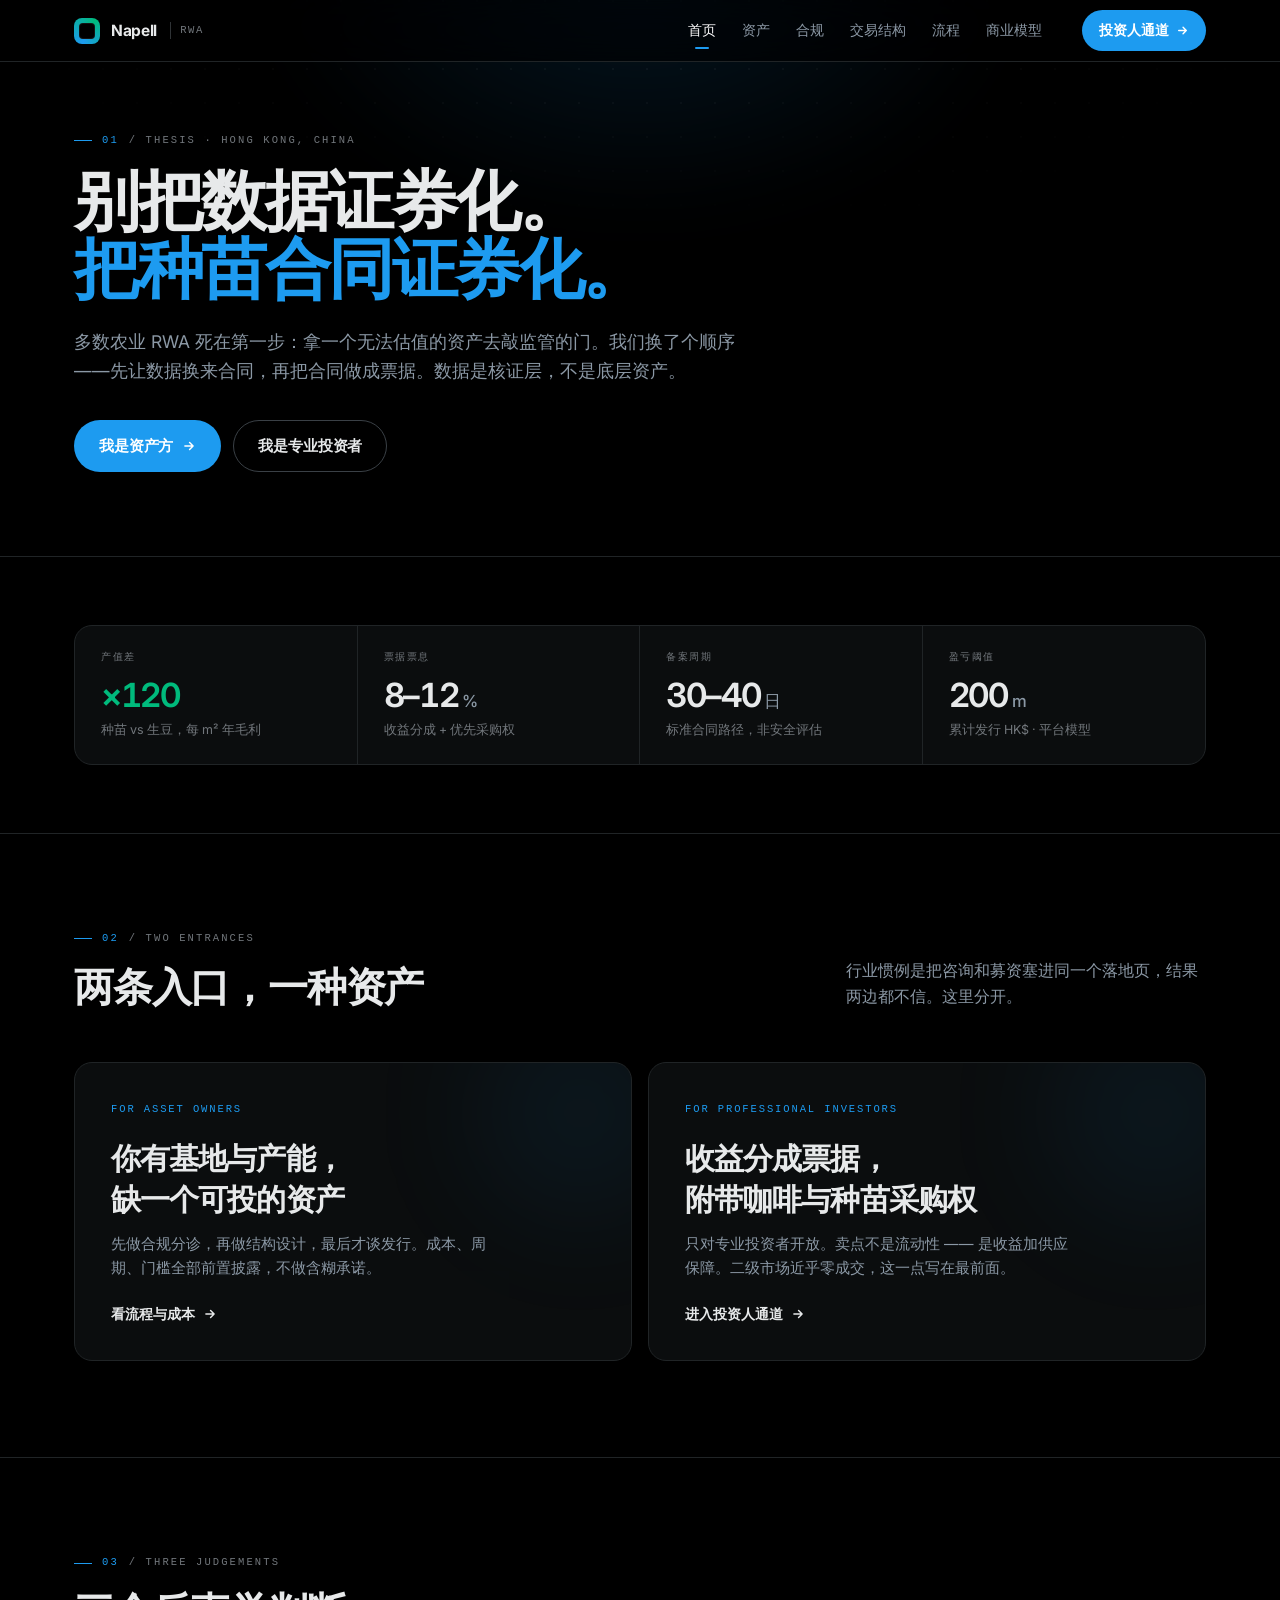
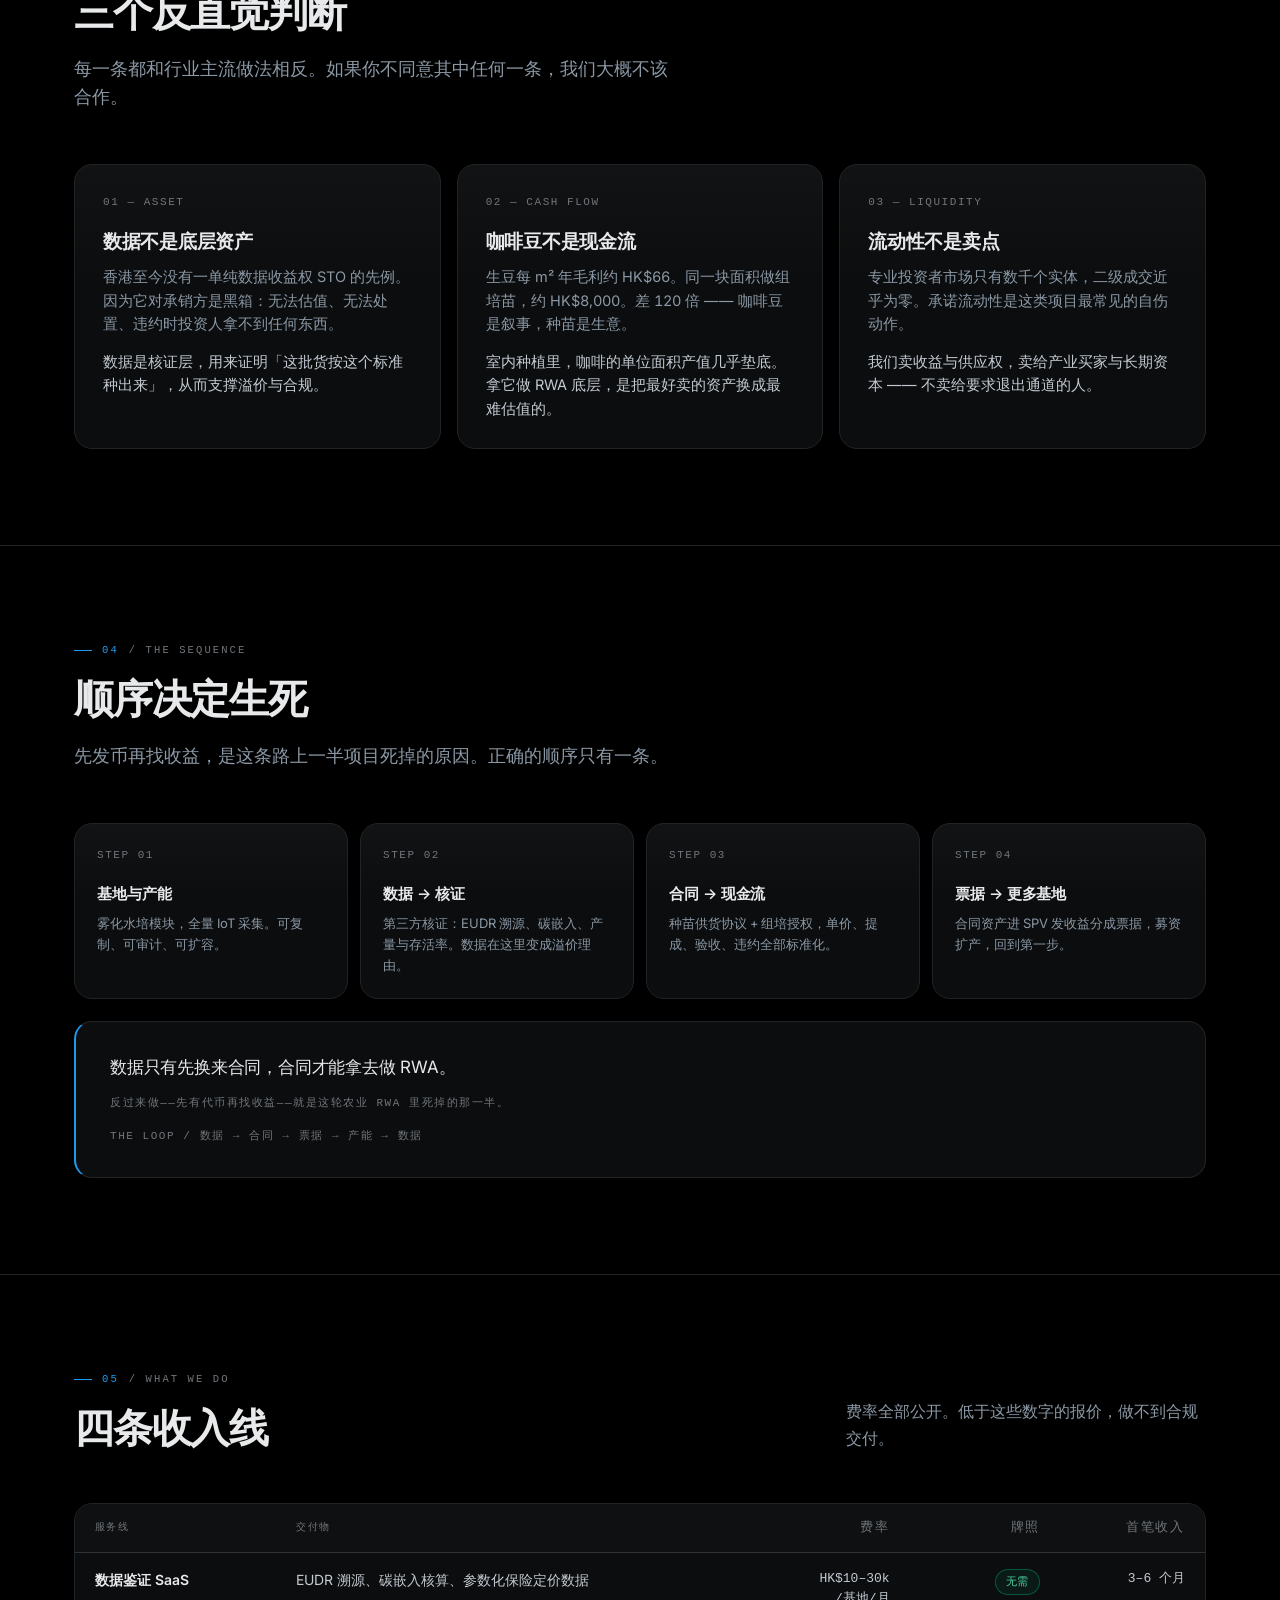
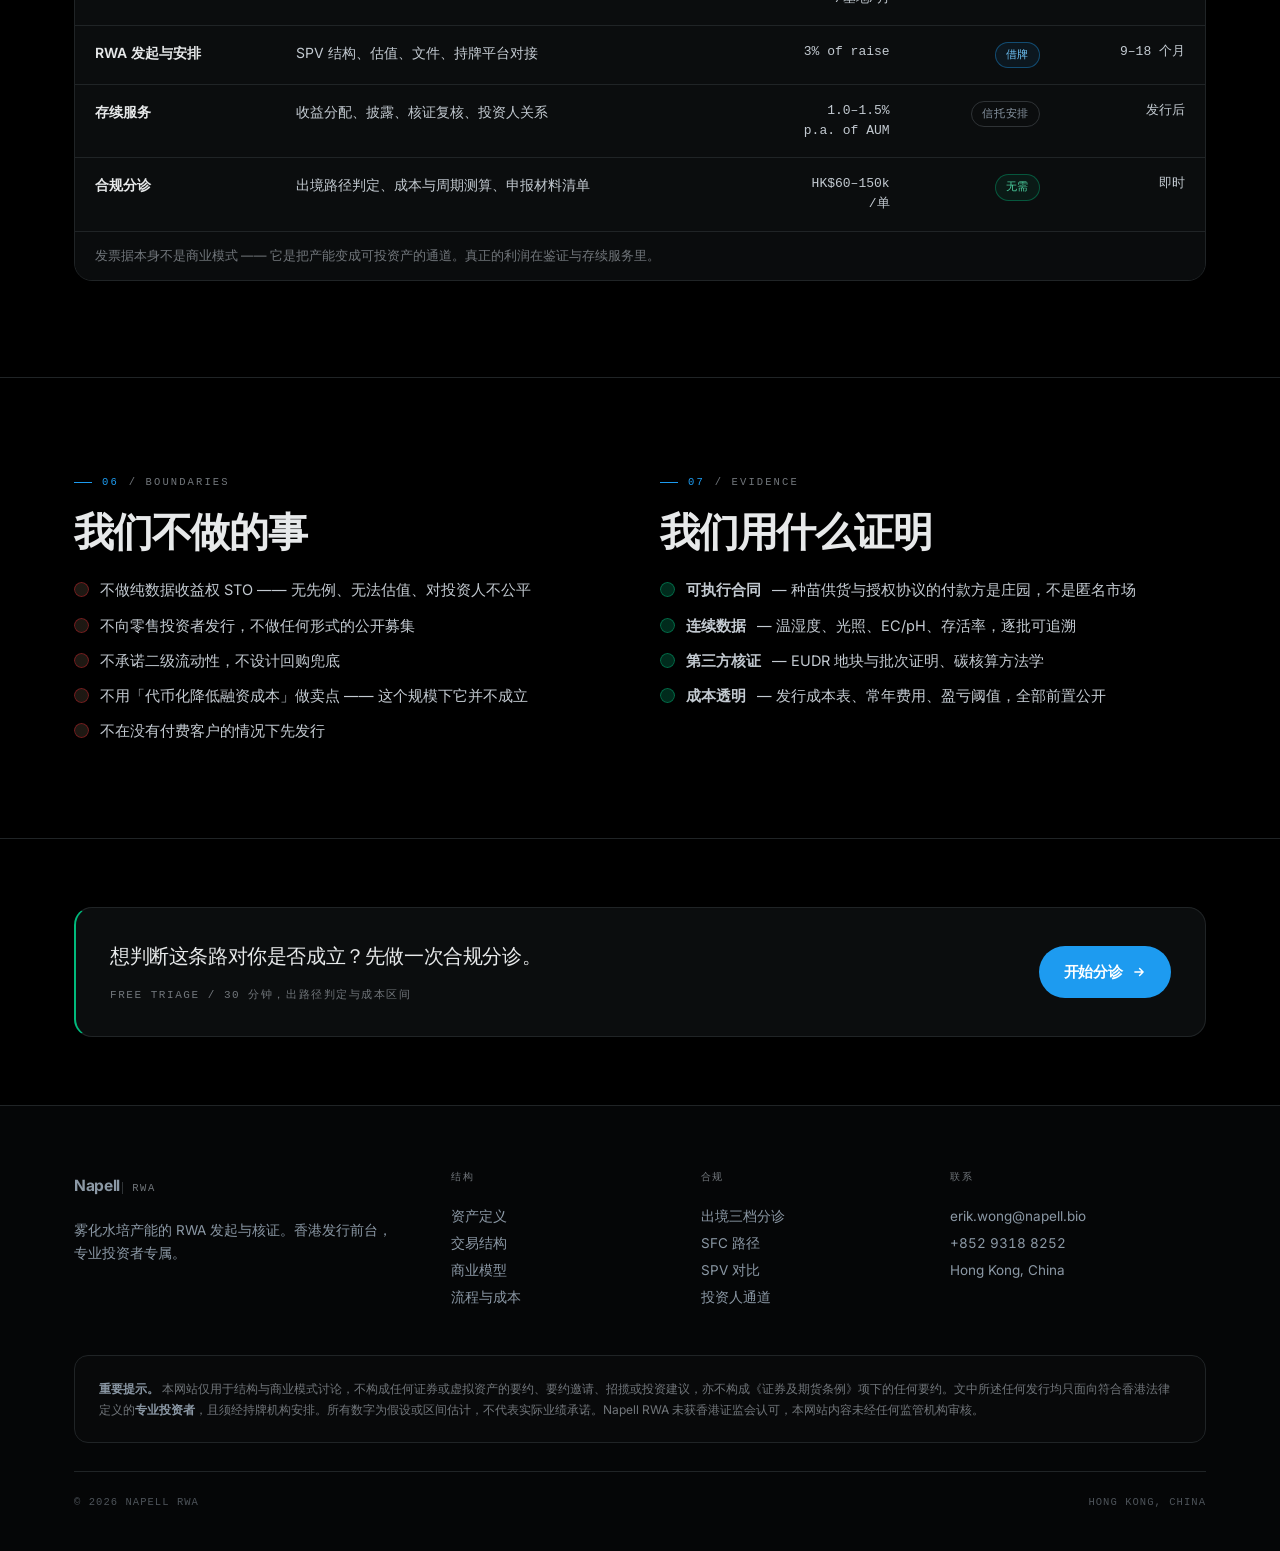
==== commit 2d8ff49f: "Rebuild: multi-page site per business-model review - Split咨询/募资 into dual gateway (asset owners vs P" ====
--- a/index.html
+++ b/index.html
@@ -1,1544 +1,328 @@
 <!DOCTYPE html>
 <html lang="zh-CN">
 <head>
-    <meta charset="UTF-8">
-    <meta name="viewport" content="width=device-width, initial-scale=1.0">
-    <title>水培咖啡数据资产STO化平台</title>
-    <script src="https://cdn.tailwindcss.com"></script>
-    <link href="https://cdn.jsdelivr.net/npm/font-awesome@4.7.0/css/font-awesome.min.css" rel="stylesheet">
-    <script src="https://cdn.jsdelivr.net/npm/chart.js@4.4.8/dist/chart.umd.min.js"></script>
-    <script>
-        tailwind.config = {
-            theme: {
-                extend: {
-                    colors: {
-                        primary: '#0F4C81', // 深蓝色 - 金融、合规
-                        secondary: '#2E7D32', // 绿色 - 农业、数据
-                        accent: '#FF9800', // 橙色 - 强调、行动点
-                        dark: '#1A202C',
-                        light: '#F7FAFC'
-                    },
-                    fontFamily: {
-                        sans: ['Inter', 'system-ui', 'sans-serif'],
-                        display: ['Montserrat', 'sans-serif']
-                    },
-                }
-            }
-        }
-    </script>
-    <style type="text/tailwindcss">
-        @layer utilities {
-            .content-auto {
-                content-visibility: auto;
-            }
-            .text-shadow {
-                text-shadow: 0 2px 4px rgba(0,0,0,0.1);
-            }
-            .transition-transform {
-                transition-property: transform;
-                transition-timing-function: cubic-bezier(0.4, 0, 0.2, 1);
-                transition-duration: 300ms;
-            }
-            .scrollbar-hide::-webkit-scrollbar {
-                display: none;
-            }
-            .card-hover {
-                @apply transition-all duration-300 hover:shadow-lg hover:-translate-y-1;
-            }
-        }
-    </style>
-    <link href="https://fonts.googleapis.com/css2?family=Inter:wght@300;400;500;600;700&family=Montserrat:wght@500;600;700;800&display=swap" rel="stylesheet">
+<meta charset="UTF-8">
+<meta name="viewport" content="width=device-width, initial-scale=1">
+<title>Napell RWA — 农业产能 RWA 发起与核证 · 香港</title>
+<meta name="description" content="Napell RWA：把雾化水培的种苗供货与组培授权合同做成可投的收益分成票据。数据做核证层，香港做发行前台，专业投资者专属。">
+<link rel="preconnect" href="https://fonts.googleapis.com">
+<link rel="preconnect" href="https://fonts.gstatic.com" crossorigin>
+<link href="https://fonts.googleapis.com/css2?family=Inter:wght@300;400;500;600;700&display=swap" rel="stylesheet">
+<script>document.documentElement.classList.add("js")</script>
+<link rel="stylesheet" href="assets/css/style.css">
+<link rel="icon" href="data:image/svg+xml,%3Csvg xmlns='http://www.w3.org/2000/svg' viewBox='0 0 32 32'%3E%3Crect width='32' height='32' rx='9' fill='%23000'/%3E%3Ccircle cx='16' cy='16' r='7' fill='none' stroke='%231d9bf0' stroke-width='2.5'/%3E%3C/svg%3E">
 </head>
-<body class="bg-gray-50 text-gray-800 font-sans">
-    <!-- 导航栏 -->
-    <header id="navbar" class="fixed w-full bg-white/90 backdrop-blur-sm shadow-sm z-50 transition-all duration-300">
-        <div class="container mx-auto px-4 sm:px-6 lg:px-8">
-            <div class="flex justify-between items-center h-16">
-                <div class="flex items-center">
-                    <a href="#" class="flex items-center">
-                        <i class="fa fa-line-chart text-primary text-2xl mr-2"></i>
-                        <span class="font-display font-bold text-xl text-primary">DataAgroSTO</span>
-                    </a>
-                </div>
-                
-                <!-- 桌面导航 -->
-                <nav class="hidden md:flex space-x-8">
-                    <a href="#overview" class="text-gray-600 hover:text-primary font-medium transition-colors">概览</a>
-                    <a href="#compliance" class="text-gray-600 hover:text-primary font-medium transition-colors">数据合规</a>
-                    <a href="#sto-issue" class="text-gray-600 hover:text-primary font-medium transition-colors">STO发行</a>
-                    <a href="#structure" class="text-gray-600 hover:text-primary font-medium transition-colors">架构设计</a>
-                    <a href="#process" class="text-gray-600 hover:text-primary font-medium transition-colors">操作流程</a>
-                </nav>
-                
-                <!-- 联系按钮 -->
-                <div class="hidden md:block">
-                    <a href="#contact" class="bg-primary hover:bg-primary/90 text-white px-5 py-2 rounded-lg font-medium transition-colors">
-                        咨询专家
-                    </a>
-                </div>
-                
-                <!-- 移动端菜单按钮 -->
-                <button id="menu-toggle" class="md:hidden text-gray-600 hover:text-primary">
-                    <i class="fa fa-bars text-xl"></i>
-                </button>
-            </div>
-        </div>
-        
-        <!-- 移动端导航菜单 -->
-        <div id="mobile-menu" class="md:hidden hidden bg-white border-t">
-            <div class="container mx-auto px-4 py-3 space-y-3">
-                <a href="#overview" class="block text-gray-600 hover:text-primary font-medium">概览</a>
-                <a href="#compliance" class="block text-gray-600 hover:text-primary font-medium">数据合规</a>
-                <a href="#sto-issue" class="block text-gray-600 hover:text-primary font-medium">STO发行</a>
-                <a href="#structure" class="block text-gray-600 hover:text-primary font-medium">架构设计</a>
-                <a href="#process" class="block text-gray-600 hover:text-primary font-medium">操作流程</a>
-                <a href="#contact" class="block bg-primary text-white px-5 py-2 rounded-lg font-medium text-center">咨询专家</a>
-            </div>
-        </div>
-    </header>
-
-    <!-- 英雄区域 -->
-    <section class="pt-28 pb-20 bg-gradient-to-br from-primary/90 to-primary">
-        <div class="container mx-auto px-4 sm:px-6 lg:px-8">
-            <div class="flex flex-col md:flex-row items-center">
-                <div class="md:w-1/2 mb-10 md:mb-0">
-                    <h1 class="text-[clamp(2rem,5vw,3.5rem)] font-display font-bold text-white leading-tight text-shadow">
-                        水培咖啡种植数据<br>资产证券化平台
-                    </h1>
-                    <p class="mt-6 text-white/90 text-lg md:text-xl max-w-lg">
-                        将农业数据转化为可交易的金融资产，连接数据价值与全球资本，合规透明的STO解决方案
-                    </p>
-                    <div class="mt-8 flex flex-col sm:flex-row gap-4">
-                        <a href="#process" class="bg-accent hover:bg-accent/90 text-white px-8 py-3 rounded-lg font-semibold text-center transition-colors">
-                            了解流程
-                        </a>
-                        <a href="#compliance" class="bg-white/10 hover:bg-white/20 backdrop-blur-sm text-white border border-white/30 px-8 py-3 rounded-lg font-semibold text-center transition-colors">
-                            合规路径
-                        </a>
-                    </div>
-                </div>
-                <div class="md:w-1/2 relative">
-                    <div class="relative z-10 bg-white/10 backdrop-blur-md p-6 rounded-2xl border border-white/20 shadow-xl">
-                        <canvas id="dataValueChart" width="400" height="300"></canvas>
-                    </div>
-                    <div class="absolute -bottom-6 -right-6 w-64 h-64 bg-secondary/20 rounded-full filter blur-3xl -z-10"></div>
-                    <div class="absolute -top-6 -left-6 w-64 h-64 bg-accent/20 rounded-full filter blur-3xl -z-10"></div>
-                </div>
-            </div>
-        </div>
-    </section>
-
-    <!-- 概览部分 -->
-    <section id="overview" class="py-20 bg-white">
-        <div class="container mx-auto px-4 sm:px-6 lg:px-8">
-            <div class="text-center mb-16">
-                <h2 class="text-[clamp(1.8rem,4vw,2.5rem)] font-display font-bold text-dark">数据资产化与证券化</h2>
-                <p class="mt-4 text-gray-600 max-w-3xl mx-auto text-lg">
-                    将水培咖啡种植数据通过RWA STO化，实现数据价值的金融转化，连接农业科技与全球资本市场
-                </p>
-            </div>
-            
-            <div class="grid md:grid-cols-2 lg:grid-cols-3 gap-8">
-                <!-- 核心价值1 -->
-                <div class="bg-gray-50 rounded-xl p-8 shadow-sm card-hover border border-gray-100">
-                    <div class="w-14 h-14 bg-primary/10 rounded-lg flex items-center justify-center mb-6">
-                        <i class="fa fa-database text-primary text-2xl"></i>
-                    </div>
-                    <h3 class="text-xl font-bold text-dark mb-3">数据资产化</h3>
-                    <p class="text-gray-600">
-                        将水培咖啡种植过程中的环境数据、生长数据和产量数据转化为具有经济价值的资产，建立数据价值评估体系。
-                    </p>
-                </div>
-                
-                <!-- 核心价值2 -->
-                <div class="bg-gray-50 rounded-xl p-8 shadow-sm card-hover border border-gray-100">
-                    <div class="w-14 h-14 bg-secondary/10 rounded-lg flex items-center justify-center mb-6">
-                        <i class="fa fa-shield text-secondary text-2xl"></i>
-                    </div>
-                    <h3 class="text-xl font-bold text-dark mb-3">合规路径</h3>
-                    <p class="text-gray-600">
-                        遵循中国数据出境安全评估办法，确保数据合法出境，同时符合香港证监会对STO发行的监管要求。
-                    </p>
-                </div>
-                
-                <!-- 核心价值3 -->
-                <div class="bg-gray-50 rounded-xl p-8 shadow-sm card-hover border border-gray-100">
-                    <div class="w-14 h-14 bg-accent/10 rounded-lg flex items-center justify-center mb-6">
-                        <i class="fa fa-exchange text-accent text-2xl"></i>
-                    </div>
-                    <h3 class="text-xl font-bold text-dark mb-3">资产证券化</h3>
-                    <p class="text-gray-600">
-                        通过特殊目的公司(SPV)将数据资产收益权转化为证券化产品，在合规平台进行发行与交易，实现流动性。
-                    </p>
-                </div>
-            </div>
-            
-            <div class="mt-16 bg-gradient-to-r from-primary/5 to-secondary/5 rounded-2xl p-8 md:p-12">
-                <div class="flex flex-col md:flex-row items-center gap-8">
-                    <div class="md:w-1/2">
-                        <h3 class="text-2xl font-bold text-dark mb-4">STO化的核心价值</h3>
-                        <ul class="space-y-4">
-                            <li class="flex items-start">
-                                <i class="fa fa-check-circle text-secondary mt-1 mr-3"></i>
-                                <span>为数据资产提供标准化的估值与交易机制</span>
-                            </li>
-                            <li class="flex items-start">
-                                <i class="fa fa-check-circle text-secondary mt-1 mr-3"></i>
-                                <span>降低投资门槛，吸引全球专业投资者参与农业科技</span>
-                            </li>
-                            <li class="flex items-start">
-                                <i class="fa fa-check-circle text-secondary mt-1 mr-3"></i>
-                                <span>通过区块链技术实现交易透明化与可追溯</span>
-                            </li>
-                            <li class="flex items-start">
-                                <i class="fa fa-check-circle text-secondary mt-1 mr-3"></i>
-                                <span>为数据所有者创造持续收益与资产流动性</span>
-                            </li>
-                            <li class="flex items-start">
-                                <i class="fa fa-check-circle text-secondary mt-1 mr-3"></i>
-                                <span>建立数据资产保护与价值实现的良性循环</span>
-                            </li>
-                        </ul>
-                    </div>
-                    <div class="md:w-1/2">
-                        <img src="https://picsum.photos/id/431/600/400" alt="水培咖啡种植环境" class="rounded-xl shadow-md w-full h-auto object-cover">
-                    </div>
-                </div>
-            </div>
-        </div>
-    </section>
-
-    <!-- 数据合规部分 -->
-    <section id="compliance" class="py-20 bg-gray-50">
-        <div class="container mx-auto px-4 sm:px-6 lg:px-8">
-            <div class="text-center mb-16">
-                <h2 class="text-[clamp(1.8rem,4vw,2.5rem)] font-display font-bold text-dark">中国内地数据出境合规路径</h2>
-                <p class="mt-4 text-gray-600 max-w-3xl mx-auto text-lg">
-                    数据合法出境是STO发行的前提，必须严格遵守中国网络安全与数据保护相关法律法规
-                </p>
-            </div>
-            
-            <div class="relative">
-                <!-- 时间线 -->
-                <div class="hidden md:block absolute left-1/2 transform -translate-x-1/2 h-full w-1 bg-primary/20"></div>
-                
-                <!-- 步骤1 -->
-                <div class="mb-16 relative">
-                    <div class="flex flex-col md:flex-row items-center">
-                        <div class="md:w-1/2 md:pr-12 md:text-right mb-8 md:mb-0 md:order-1">
-                            <h3 class="text-xl font-bold text-dark mb-3">数据分类与分级</h3>
-                            <p class="text-gray-600 mb-4">
-                                对"水培咖啡种植数据"进行精准法律定性，区分非重要数据、重要数据和个人信息，奠定合规基础。
-                            </p>
-                            <div class="inline-block bg-primary/10 text-primary px-4 py-2 rounded-lg text-sm">
-                                核心工作：数据性质法律认定
-                            </div>
-                        </div>
-                        
-                        <div class="hidden md:block absolute left-1/2 transform -translate-x-1/2 w-10 h-10 rounded-full bg-primary flex items-center justify-center z-10">
-                            <span class="text-white font-bold">1</span>
-                        </div>
-                        
-                        <div class="md:w-1/2 md:pl-12 md:order-2">
-                            <ul class="bg-white p-6 rounded-xl shadow-sm border border-gray-100">
-                                <li class="mb-3 flex items-start">
-                                    <i class="fa fa-leaf text-secondary mt-1 mr-3"></i>
-                                    <span><strong>非重要数据</strong>：农作物生长环境数据（温度、湿度、光照等）</span>
-                                </li>
-                                <li class="mb-3 flex items-start">
-                                    <i class="fa fa-bar-chart text-secondary mt-1 mr-3"></i>
-                                    <span><strong>产量数据</strong>：收获量、质量评估等生产数据</span>
-                                </li>
-                                <li class="mb-3 flex items-start">
-                                    <i class="fa fa-exclamation-triangle text-amber-500 mt-1 mr-3"></i>
-                                    <span><strong>重要数据</strong>：达到国家规定标准的大规模种植数据</span>
-                                </li>
-                                <li class="flex items-start">
-                                    <i class="fa fa-user text-secondary mt-1 mr-3"></i>
-                                    <span><strong>个人信息</strong>：种植户、操作员等可识别信息</span>
-                                </li>
-                            </ul>
-                        </div>
-                    </div>
-                </div>
-                
-                <!-- 步骤2 -->
-                <div class="mb-16 relative">
-                    <div class="flex flex-col md:flex-row items-center">
-                        <div class="md:w-1/2 md:pr-12 mb-8 md:mb-0">
-                            <ul class="bg-white p-6 rounded-xl shadow-sm border border-gray-100">
-                                <li class="mb-4 flex items-start">
-                                    <i class="fa fa-check-square-o text-primary mt-1 mr-3"></i>
-                                    <span>数据处理者为关键信息基础设施运营者（CISO）</span>
-                                </li>
-                                <li class="mb-4 flex items-start">
-                                    <i class="fa fa-check-square-o text-primary mt-1 mr-3"></i>
-                                    <span>出境数据中包含重要数据</span>
-                                </li>
-                                <li class="flex items-start">
-                                    <i class="fa fa-check-square-o text-primary mt-1 mr-3"></i>
-                                    <span>累计向境外提供10万人以上个人信息或1万人以上敏感个人信息</span>
-                                </li>
-                            </ul>
-                        </div>
-                        
-                        <div class="hidden md:block absolute left-1/2 transform -translate-x-1/2 w-10 h-10 rounded-full bg-primary flex items-center justify-center z-10">
-                            <span class="text-white font-bold">2</span>
-                        </div>
-                        
-                        <div class="md:w-1/2 md:pl-12 md:text-left">
-                            <h3 class="text-xl font-bold text-dark mb-3">数据出境安全评估</h3>
-                            <p class="text-gray-600 mb-4">
-                                满足触发条件时，必须向国家网信部门申报安全评估，这是项目合法推进的关键环节。
-                            </p>
-                            <div class="inline-block bg-primary/10 text-primary px-4 py-2 rounded-lg text-sm">
-                                监管依据：《数据出境安全评估办法》
-                            </div>
-                        </div>
-                    </div>
-                </div>
-                
-                <!-- 步骤3 -->
-                <div class="relative">
-                    <div class="flex flex-col md:flex-row items-center">
-                        <div class="md:w-1/2 md:pr-12 md:text-right mb-8 md:mb-0 md:order-1">
-                            <h3 class="text-xl font-bold text-dark mb-3">安全评估流程</h3>
-                            <p class="text-gray-600 mb-4">
-                                严格按照网信部门要求完成自评、申报材料准备、提交申报和审批流程，确保合规性。
-                            </p>
-                            <div class="inline-block bg-primary/10 text-primary px-4 py-2 rounded-lg text-sm">
-                                审批时限：最长约52个工作日
-                            </div>
-                        </div>
-                        
-                        <div class="hidden md:block absolute left-1/2 transform -translate-x-1/2 w-10 h-10 rounded-full bg-primary flex items-center justify-center z-10">
-                            <span class="text-white font-bold">3</span>
-                        </div>
-                        
-                        <div class="md:w-1/2 md:pl-12 md:order-2">
-                            <ul class="bg-white p-6 rounded-xl shadow-sm border border-gray-100 space-y-3">
-                                <li class="flex items-center">
-                                    <div class="w-8 h-8 rounded-full bg-primary/10 text-primary flex items-center justify-center mr-3">1</div>
-                                    <span>数据出境风险自评估</span>
-                                </li>
-                                <li class="flex items-center">
-                                    <div class="w-8 h-8 rounded-full bg-primary/10 text-primary flex items-center justify-center mr-3">2</div>
-                                    <span>准备申报书与自评估报告</span>
-                                </li>
-                                <li class="flex items-center">
-                                    <div class="w-8 h-8 rounded-full bg-primary/10 text-primary flex items-center justify-center mr-3">3</div>
-                                    <span>与境外接收方签订法律文件</span>
-                                </li>
-                                <li class="flex items-center">
-                                    <div class="w-8 h-8 rounded-full bg-primary/10 text-primary flex items-center justify-center mr-3">4</div>
-                                    <span>通过省级网信办向国家网信部门申报</span>
-                                </li>
-                                <li class="flex items-center">
-                                    <div class="w-8 h-8 rounded-full bg-primary/10 text-primary flex items-center justify-center mr-3">5</div>
-                                    <span>网信部门审查与批准</span>
-                                </li>
-                            </ul>
-                        </div>
-                    </div>
-                </div>
-            </div>
-            
-            <!-- 关键法律文件 -->
-            <div class="mt-20 bg-white rounded-2xl p-8 shadow-sm border border-gray-100">
-                <h3 class="text-2xl font-bold text-dark mb-6 text-center">与境外接收方的关键法律文件</h3>
-                <div class="grid md:grid-cols-2 lg:grid-cols-3 gap-6">
-                    <div class="p-5 border border-gray-100 rounded-xl bg-gray-50">
-                        <h4 class="font-bold text-primary mb-2">数据处理约定</h4>
-                        <p class="text-gray-600 text-sm">明确出境数据的目的、范围和处理方式，确保符合数据最小化原则</p>
-                    </div>
-                    <div class="p-5 border border-gray-100 rounded-xl bg-gray-50">
-                        <h4 class="font-bold text-primary mb-2">存储与处置条款</h4>
-                        <p class="text-gray-600 text-sm">规定数据在境外保存的地点、期限，以及处理完毕后的合法处置措施</p>
-                    </div>
-                    <div class="p-5 border border-gray-100 rounded-xl bg-gray-50">
-                        <h4 class="font-bold text-primary mb-2">再转移限制</h4>
-                        <p class="text-gray-600 text-sm">严格限制境外接收方将数据再转移给其他方的条件和程序</p>
-                    </div>
-                    <div class="p-5 border border-gray-100 rounded-xl bg-gray-50">
-                        <h4 class="font-bold text-primary mb-2">安全保障义务</h4>
-                        <p class="text-gray-600 text-sm">境外接收方必须采取的技术和管理措施，确保数据安全保护水平</p>
-                    </div>
-                    <div class="p-5 border border-gray-100 rounded-xl bg-gray-50">
-                        <h4 class="font-bold text-primary mb-2">应急处置机制</h4>
-                        <p class="text-gray-600 text-sm">数据安全受损时的通知、补救和应急响应流程</p>
-                    </div>
-                    <div class="p-5 border border-gray-100 rounded-xl bg-gray-50">
-                        <h4 class="font-bold text-primary mb-2">责任追究条款</h4>
-                        <p class="text-gray-600 text-sm">明确双方违反协议的法律责任和赔偿机制</p>
-                    </div>
-                </div>
-            </div>
-        </div>
-    </section>
-
-    <!-- STO发行部分 -->
-    <section id="sto-issue" class="py-20 bg-white">
-        <div class="container mx-auto px-4 sm:px-6 lg:px-8">
-            <div class="text-center mb-16">
-                <h2 class="text-[clamp(1.8rem,4vw,2.5rem)] font-display font-bold text-dark">STO在香港发行的核心步骤</h2>
-                <p class="mt-4 text-gray-600 max-w-3xl mx-auto text-lg">
-                    在数据合法出境基础上，遵循香港证监会监管要求，完成数据资产的证券化发行
-                </p>
-            </div>
-            
-            <div class="grid grid-cols-1 lg:grid-cols-5 gap-8">
-                <!-- 步骤导航 -->
-                <div class="lg:col-span-2">
-                    <div class="sticky top-24 bg-gray-50 rounded-xl p-6 border border-gray-100">
-                        <h3 class="text-xl font-bold text-dark mb-6">发行流程导航</h3>
-                        <ul class="space-y-4">
-                            <li>
-                                <a href="#step1" class="flex items-center p-3 rounded-lg hover:bg-primary/5 group transition-colors">
-                                    <div class="w-8 h-8 rounded-full bg-primary text-white flex items-center justify-center mr-3 flex-shrink-0">1</div>
-                                    <span class="text-gray-700 group-hover:text-primary">资产重组与SPV设立</span>
-                                </a>
-                            </li>
-                            <li>
-                                <a href="#step2" class="flex items-center p-3 rounded-lg hover:bg-primary/5 group transition-colors">
-                                    <div class="w-8 h-8 rounded-full bg-primary text-white flex items-center justify-center mr-3 flex-shrink-0">2</div>
-                                    <span class="text-gray-700 group-hover:text-primary">资产估值与尽职调查</span>
-                                </a>
-                            </li>
-                            <li>
-                                <a href="#step3" class="flex items-center p-3 rounded-lg hover:bg-primary/5 group transition-colors">
-                                    <div class="w-8 h-8 rounded-full bg-primary text-white flex items-center justify-center mr-3 flex-shrink-0">3</div>
-                                    <span class="text-gray-700 group-hover:text-primary">STO方案设计与文件准备</span>
-                                </a>
-                            </li>
-                            <li>
-                                <a href="#step4" class="flex items-center p-3 rounded-lg hover:bg-primary/5 group transition-colors">
-                                    <div class="w-8 h-8 rounded-full bg-primary text-white flex items-center justify-center mr-3 flex-shrink-0">4</div>
-                                    <span class="text-gray-700 group-hover:text-primary">向香港证监会申请审批</span>
-                                </a>
-                            </li>
-                            <li>
-                                <a href="#step5" class="flex items-center p-3 rounded-lg hover:bg-primary/5 group transition-colors">
-                                    <div class="w-8 h-8 rounded-full bg-primary text-white flex items-center justify-center mr-3 flex-shrink-0">5</div>
-                                    <span class="text-gray-700 group-hover:text-primary">发行与上市交易</span>
-                                </a>
-                            </li>
-                        </ul>
-                        
-                        <div class="mt-8 pt-6 border-t border-gray-200">
-                            <div class="flex items-center mb-4">
-                                <i class="fa fa-info-circle text-primary mr-2"></i>
-                                <h4 class="font-bold text-dark">监管机构</h4>
-                            </div>
-                            <p class="text-gray-600 text-sm mb-4">
-                                香港证券及期货事务监察委员会（SFC）是STO发行的主要监管机构，负责审批与监督。
-                            </p>
-                            <div class="bg-primary/10 p-4 rounded-lg">
-                                <p class="text-primary text-sm font-medium">
-                                    关键牌照：第1类（证券交易）和第7类（提供自动化交易服务）
-                                </p>
-                            </div>
-                        </div>
-                    </div>
-                </div>
-                
-                <!-- 步骤详情 -->
-                <div class="lg:col-span-3 space-y-16">
-                    <!-- 步骤1 -->
-                    <div id="step1" class="scroll-mt-24">
-                        <div class="bg-white rounded-xl shadow-sm border border-gray-100 overflow-hidden">
-                            <div class="bg-primary/10 px-6 py-4 border-b border-gray-100">
-                                <h3 class="text-xl font-bold text-dark">资产重组与SPV设立</h3>
-                            </div>
-                            <div class="p-6">
-                                <div class="flex flex-col md:flex-row gap-6">
-                                    <div class="md:w-1/2">
-                                        <p class="text-gray-600 mb-4">
-                                            在开曼群岛等地设立特殊目的公司(SPV)，作为STO的发行主体，实现资产隔离与风险隔离。
-                                        </p>
-                                        <p class="text-gray-600 mb-4">
-                                            内地运营公司与开曼SPV签订《数据收益权许可协议》，将基于数据资产产生的未来收益权合法授予SPV。
-                                        </p>
-                                        <div class="bg-gray-50 p-4 rounded-lg border border-gray-100">
-                                            <h4 class="font-bold text-dark mb-2">SPV的核心功能</h4>
-                                            <ul class="space-y-2 text-sm text-gray-600">
-                                                <li class="flex items-start">
-                                                    <i class="fa fa-circle text-xs text-primary mt-1.5 mr-2"></i>
-                                                    <span>持有数据资产收益权，作为发行STO的基础资产</span>
-                                                </li>
-                                                <li class="flex items-start">
-                                                    <i class="fa fa-circle text-xs text-primary mt-1.5 mr-2"></i>
-                                                    <span>实现与原始权益人（内地公司）的破产风险隔离</span>
-                                                </li>
-                                                <li class="flex items-start">
-                                                    <i class="fa fa-circle text-xs text-primary mt-1.5 mr-2"></i>
-                                                    <span>作为向投资者支付收益的主体</span>
-                                                </li>
-                                            </ul>
-                                        </div>
-                                    </div>
-                                    <div class="md:w-1/2">
-                                        <img src="https://picsum.photos/id/180/600/400" alt="特殊目的公司架构图" class="rounded-lg shadow-sm w-full h-auto object-cover">
-                                    </div>
-                                </div>
-                            </div>
-                        </div>
-                    </div>
-                    
-                    <!-- 步骤2 -->
-                    <div id="step2" class="scroll-mt-24">
-                        <div class="bg-white rounded-xl shadow-sm border border-gray-100 overflow-hidden">
-                            <div class="bg-primary/10 px-6 py-4 border-b border-gray-100">
-                                <h3 class="text-xl font-bold text-dark">资产估值与尽职调查</h3>
-                            </div>
-                            <div class="p-6">
-                                <div class="grid md:grid-cols-2 gap-6 mb-6">
-                                    <div class="bg-gray-50 p-5 rounded-lg border border-gray-100">
-                                        <h4 class="font-bold text-dark mb-3 flex items-center">
-                                            <i class="fa fa-calculator text-primary mr-2"></i>
-                                            数据资产估值
-                                        </h4>
-                                        <p class="text-gray-600 text-sm mb-3">
-                                            聘请专业评估机构对"数据收益权"进行科学估值，核心在于未来现金流预测。
-                                        </p>
-                                        <ul class="text-sm text-gray-600 space-y-1">
-                                            <li class="flex items-start">
-                                                <i class="fa fa-angle-right text-primary mt-1 mr-2"></i>
-                                                <span>咖啡市场价格走势预测</span>
-                                            </li>
-                                            <li class="flex items-start">
-                                                <i class="fa fa-angle-right text-primary mt-1 mr-2"></i>
-                                                <span>数据驱动的产量提升模型</span>
-                                            </li>
-                                            <li class="flex items-start">
-                                                <i class="fa fa-angle-right text-primary mt-1 mr-2"></i>
-                                                <span>技术授权与数据使用费用</span>
-                                            </li>
-                                            <li class="flex items-start">
-                                                <i class="fa fa-angle-right text-primary mt-1 mr-2"></i>
-                                                <span>行业增长率与竞争格局</span>
-                                            </li>
-                                        </ul>
-                                    </div>
-                                    <div class="bg-gray-50 p-5 rounded-lg border border-gray-100">
-                                        <h4 class="font-bold text-dark mb-3 flex items-center">
-                                            <i class="fa fa-search text-primary mr-2"></i>
-                                            尽职调查
-                                        </h4>
-                                        <p class="text-gray-600 text-sm mb-3">
-                                            律师和会计师对项目进行全面审查，确保资产清晰、合规。
-                                        </p>
-                                        <ul class="text-sm text-gray-600 space-y-1">
-                                            <li class="flex items-start">
-                                                <i class="fa fa-angle-right text-primary mt-1 mr-2"></i>
-                                                <span>内地运营公司资质与财务状况</span>
-                                            </li>
-                                            <li class="flex items-start">
-                                                <i class="fa fa-angle-right text-primary mt-1 mr-2"></i>
-                                                <span>数据资产权属与来源合法性</span>
-                                            </li>
-                                            <li class="flex items-start">
-                                                <i class="fa fa-angle-right text-primary mt-1 mr-2"></i>
-                                                <span>数据出境合规性文件审查</span>
-                                            </li>
-                                            <li class="flex items-start">
-                                                <i class="fa fa-angle-right text-primary mt-1 mr-2"></i>
-                                                <span>SPV设立与架构合法性</span>
-                                            </li>
-                                        </ul>
-                                    </div>
-                                </div>
-                                <div class="bg-primary/5 p-5 rounded-lg border border-primary/10">
-                                    <h4 class="font-bold text-primary mb-2">估值方法选择</h4>
-                                    <p class="text-gray-600 text-sm">
-                                        数据资产的特殊性要求采用混合估值方法，通常结合收益法（基于未来现金流折现）、市场法（参考类似交易）和成本法（数据采集与处理成本），以确保估值的合理性与准确性。
-                                    </p>
-                                </div>
-                            </div>
-                        </div>
-                    </div>
-                    
-                    <!-- 步骤3 -->
-                    <div id="step3" class="scroll-mt-24">
-                        <div class="bg-white rounded-xl shadow-sm border border-gray-100 overflow-hidden">
-                            <div class="bg-primary/10 px-6 py-4 border-b border-gray-100">
-                                <h3 class="text-xl font-bold text-dark">STO方案设计与文件准备</h3>
-                            </div>
-                            <div class="p-6">
-                                <div class="mb-6">
-                                    <h4 class="font-bold text-dark mb-3">STO金融属性设计</h4>
-                                    <div class="grid md:grid-cols-3 gap-4">
-                                        <div class="border border-gray-200 rounded-lg p-4 text-center">
-                                            <div class="text-primary text-2xl mb-2"><i class="fa fa-equity"></i></div>
-                                            <h5 class="font-medium mb-1">股权型</h5>
-                                            <p class="text-sm text-gray-600">代表SPV的股权份额</p>
-                                        </div>
-                                        <div class="border border-gray-200 rounded-lg p-4 text-center">
-                                            <div class="text-primary text-2xl mb-2"><i class="fa fa-bond"></i></div>
-                                            <h5 class="font-medium mb-1">债权型</h5>
-                                            <p class="text-sm text-gray-600">固定收益的借贷关系</p>
-                                        </div>
-                                        <div class="border border-primary/30 bg-primary/5 rounded-lg p-4 text-center">
-                                            <div class="text-primary text-2xl mb-2"><i class="fa fa-line-chart"></i></div>
-                                            <h5 class="font-medium mb-1">收益权型</h5>
-                                            <p class="text-sm text-gray-600">数据资产产生的收益分配</p>
-                                            <span class="text-xs bg-primary text-white px-2 py-1 rounded mt-2 inline-block">推荐选择</span>
-                                        </div>
-                                    </div>
-                                </div>
-                                
-                                <div class="mb-6">
-                                    <h4 class="font-bold text-dark mb-3">发行备忘录核心内容</h4>
-                                    <div class="overflow-x-auto">
-                                        <table class="min-w-full bg-white border border-gray-200">
-                                            <thead>
-                                                <tr class="bg-gray-50">
-                                                    <th class="py-3 px-4 border-b text-left text-sm font-semibold text-gray-700">章节</th>
-                                                    <th class="py-3 px-4 border-b text-left text-sm font-semibold text-gray-700">核心内容</th>
-                                                </tr>
-                                            </thead>
-                                            <tbody>
-                                                <tr>
-                                                    <td class="py-3 px-4 border-b text-sm font-medium text-gray-700">数据资产描述</td>
-                                                    <td class="py-3 px-4 border-b text-sm text-gray-600">数据类型、采集方法、质量控制、应用场景</td>
-                                                </tr>
-                                                <tr class="bg-gray-50">
-                                                    <td class="py-3 px-4 border-b text-sm font-medium text-gray-700">法律架构</td>
-                                                    <td class="py-3 px-4 border-b text-sm text-gray-600">SPV结构、收益权转让协议、管辖法律</td>
-                                                </tr>
-                                                <tr>
-                                                    <td class="py-3 px-4 border-b text-sm font-medium text-gray-700">风险披露</td>
-                                                    <td class="py-3 px-4 border-b text-sm text-gray-600">数据合规风险、市场风险、技术风险等</td>
-                                                </tr>
-                                                <tr class="bg-gray-50">
-                                                    <td class="py-3 px-4 border-b text-sm font-medium text-gray-700">财务信息</td>
-                                                    <td class="py-3 px-4 border-b text-sm text-gray-600">估值报告、现金流预测、收益分配机制</td>
-                                                </tr>
-                                                <tr>
-                                                    <td class="py-3 px-4 text-sm font-medium text-gray-700">发行条款</td>
-                                                    <td class="py-3 px-4 text-sm text-gray-600">发行规模、价格、锁定期、交易机制</td>
-                                                </tr>
-                                            </tbody>
-                                        </table>
-                                    </div>
-                                </div>
-                                
-                                <div>
-                                    <h4 class="font-bold text-dark mb-3">智能合约与安全审计</h4>
-                                    <p class="text-gray-600 text-sm mb-4">
-                                        开发用于STO发行、交易和收益分配的智能合约，必须经过专业第三方安全审计，确保代码无漏洞、逻辑正确。
-                                    </p>
-                                    <div class="flex flex-wrap gap-2">
-                                        <span class="bg-gray-100 text-gray-700 text-xs px-3 py-1 rounded-full">智能合约开发</span>
-                                        <span class="bg-gray-100 text-gray-700 text-xs px-3 py-1 rounded-full">安全漏洞检测</span>
-                                        <span class="bg-gray-100 text-gray-700 text-xs px-3 py-1 rounded-full">逻辑验证</span>
-                                        <span class="bg-gray-100 text-gray-700 text-xs px-3 py-1 rounded-full">合规性检查</span>
-                                        <span class="bg-gray-100 text-gray-700 text-xs px-3 py-1 rounded-full">审计报告</span>
-                                    </div>
-                                </div>
-                            </div>
-                        </div>
-                    </div>
-                    
-                    <!-- 步骤4 -->
-                    <div id="step4" class="scroll-mt-24">
-                        <div class="bg-white rounded-xl shadow-sm border border-gray-100 overflow-hidden">
-                            <div class="bg-primary/10 px-6 py-4 border-b border-gray-100">
-                                <h3 class="text-xl font-bold text-dark">向香港证监会申请审批</h3>
-                            </div>
-                            <div class="p-6">
-                                <p class="text-gray-600 mb-6">
-                                    通过持有香港证监会相应牌照的合规平台提交申请，SFC将重点审核结构合规性、信息披露充分性和投资者保护措施。
-                                </p>
-                                
-                                <div class="mb-8">
-                                    <h4 class="font-bold text-dark mb-4">SFC重点审核内容</h4>
-                                    <div class="grid md:grid-cols-2 gap-4">
-                                        <div class="flex">
-                                            <div class="mr-4 text-primary text-xl mt-1"><i class="fa fa-check-circle"></i></div>
-                                            <div>
-                                                <h5 class="font-medium text-gray-800 mb-1">资产合法性</h5>
-                                                <p class="text-sm text-gray-600">SPV持有数据收益权的合法性和有效性</p>
-                                            </div>
-                                        </div>
-                                        <div class="flex">
-                                            <div class="mr-4 text-primary text-xl mt-1"><i class="fa fa-check-circle"></i></div>
-                                            <div>
-                                                <h5 class="font-medium text-gray-800 mb-1">数据出境合规</h5>
-                                                <p class="text-sm text-gray-600">是否已获得中国监管机构的必要批准</p>
-                                            </div>
-                                        </div>
-                                        <div class="flex">
-                                            <div class="mr-4 text-primary text-xl mt-1"><i class="fa fa-check-circle"></i></div>
-                                            <div>
-                                                <h5 class="font-medium text-gray-800 mb-1">信息披露</h5>
-                                                <p class="text-sm text-gray-600">风险披露的充分性和准确性</p>
-                                            </div>
-                                        </div>
-                                        <div class="flex">
-                                            <div class="mr-4 text-primary text-xl mt-1"><i class="fa fa-check-circle"></i></div>
-                                            <div>
-                                                <h5 class="font-medium text-gray-800 mb-1">投资者适当性</h5>
-                                                <p class="text-sm text-gray-600">是否仅面向专业投资者，保护措施是否充分</p>
-                                            </div>
-                                        </div>
-                                        <div class="flex">
-                                            <div class="mr-4 text-primary text-xl mt-1"><i class="fa fa-check-circle"></i></div>
-                                            <div>
-                                                <h5 class="font-medium text-gray-800 mb-1">资产托管</h5>
-                                                <p class="text-sm text-gray-600">是否由合规托管人托管，资金安全机制</p>
-                                            </div>
-                                        </div>
-                                        <div class="flex">
-                                            <div class="mr-4 text-primary text-xl mt-1"><i class="fa fa-check-circle"></i></div>
-                                            <div>
-                                                <h5 class="font-medium text-gray-800 mb-1">反洗钱措施</h5>
-                                                <p class="text-sm text-gray-600">KYC/AML流程是否完善有效</p>
-                                            </div>
-                                        </div>
-                                    </div>
-                                </div>
-                                
-                                <div class="bg-gray-50 p-5 rounded-lg border border-gray-100">
-                                    <h4 class="font-bold text-dark mb-3">专业投资者定义（香港）</h4>
-                                    <p class="text-sm text-gray-600 mb-3">
-                                        根据香港《证券及期货条例》，STO通常仅面向专业投资者，包括：
-                                    </p>
-                                    <ul class="text-sm text-gray-600 space-y-2">
-                                        <li class="flex items-start">
-                                            <i class="fa fa-user-circle text-primary mt-1 mr-2"></i>
-                                            <span>拥有800万港元以上投资组合的个人</span>
-                                        </li>
-                                        <li class="flex items-start">
-                                            <i class="fa fa-building text-primary mt-1 mr-2"></i>
-                                            <span>拥有4000万港元以上总资产的法团</span>
-                                        </li>
-                                        <li class="flex items-start">
-                                            <i class="fa fa-university text-primary mt-1 mr-2"></i>
-                                            <span>监管认可的金融机构、政府机构、保险公司等</span>
-                                        </li>
-                                    </ul>
-                                </div>
-                            </div>
-                        </div>
-                    </div>
-                    
-                    <!-- 步骤5 -->
-                    <div id="step5" class="scroll-mt-24">
-                        <div class="bg-white rounded-xl shadow-sm border border-gray-100 overflow-hidden">
-                            <div class="bg-primary/10 px-6 py-4 border-b border-gray-100">
-                                <h3 class="text-xl font-bold text-dark">发行与上市交易</h3>
-                            </div>
-                            <div class="p-6">
-                                <div class="flex flex-col md:flex-row gap-6 mb-6">
-                                    <div class="md:w-1/2">
-                                        <h4 class="font-bold text-dark mb-3">发行流程</h4>
-                                        <ol class="space-y-3">
-                                            <li class="flex">
-                                                <div class="w-6 h-6 rounded-full bg-primary/10 text-primary flex items-center justify-center mr-3 flex-shrink-0 mt-0.5">1</div>
-                                                <div>
-                                                    <p class="text-sm font-medium text-gray-800">确定发行时间表与募集规模</p>
-                                                </div>
-                                            </li>
-                                            <li class="flex">
-                                                <div class="w-6 h-6 rounded-full bg-primary/10 text-primary flex items-center justify-center mr-3 flex-shrink-0 mt-0.5">2</div>
-                                                <div>
-                                                    <p class="text-sm font-medium text-gray-800">通过合规平台向专业投资者进行路演</p>
-                                                </div>
-                                            </li>
-                                            <li class="flex">
-                                                <div class="w-6 h-6 rounded-full bg-primary/10 text-primary flex items-center justify-center mr-3 flex-shrink-0 mt-0.5">3</div>
-                                                <div>
-                                                    <p class="text-sm font-medium text-gray-800">投资者认购与资金归集</p>
-                                                </div>
-                                            </li>
-                                            <li class="flex">
-                                                <div class="w-6 h-6 rounded-full bg-primary/10 text-primary flex items-center justify-center mr-3 flex-shrink-0 mt-0.5">4</div>
-                                                <div>
-                                                    <p class="text-sm font-medium text-gray-800">智能合约自动发行代币并分配给投资者</p>
-                                                </div>
-                                            </li>
-                                            <li class="flex">
-                                                <div class="w-6 h-6 rounded-full bg-primary/10 text-primary flex items-center justify-center mr-3 flex-shrink-0 mt-0.5">5</div>
-                                                <div>
-                                                    <p class="text-sm font-medium text-gray-800">募集资金按协议分配给原始权益人</p>
-                                                </div>
-                                            </li>
-                                        </ol>
-                                    </div>
-                                    <div class="md:w-1/2">
-                                        <h4 class="font-bold text-dark mb-3">上市交易平台</h4>
-                                        <p class="text-sm text-gray-600 mb-3">
-                                            发行完成后，在香港证监会认可的虚拟资产交易平台申请挂牌，提供二级市场流动性：
-                                        </p>
-                                        <div class="grid grid-cols-2 gap-4">
-                                            <div class="bg-gray-50 p-4 rounded-lg border border-gray-100 text-center">
-                                                <div class="text-gray-800 font-medium mb-1">OSL Exchange</div>
-                                                <div class="text-xs text-gray-500">SFC持牌平台</div>
-                                            </div>
-                                            <div class="bg-gray-50 p-4 rounded-lg border border-gray-100 text-center">
-                                                <div class="text-gray-800 font-medium mb-1">HashKey Exchange</div>
-                                                <div class="text-xs text-gray-500">SFC持牌平台</div>
-                                            </div>
-                                        </div>
-                                        <div class="mt-4 p-3 bg-primary/5 rounded-lg border border-primary/10">
-                                            <h5 class="text-sm font-medium text-primary mb-1">交易后管理</h5>
-                                            <p class="text-xs text-gray-600">
-                                                定期披露数据资产运营情况，按协议向投资者分配收益，处理可能的赎回或回购请求。
-                                            </p>
-                                        </div>
-                                    </div>
-                                </div>
-                                
-                                <div>
-                                    <h4 class="font-bold text-dark mb-3">投资者收益来源</h4>
-                                    <div class="grid md:grid-cols-3 gap-4">
-                                        <div class="border border-gray-100 rounded-lg p-4">
-                                            <div class="flex items-center mb-2">
-                                                <i class="fa fa-coffee text-secondary mr-2"></i>
-                                                <h5 class="font-medium text-gray-800">咖啡销售收益</h5>
-                                            </div>
-                                            <p class="text-xs text-gray-600">数据优化种植带来的产量提升与品质改善所产生的额外收益</p>
-                                        </div>
-                                        <div class="border border-gray-100 rounded-lg p-4">
-                                            <div class="flex items-center mb-2">
-                                                <i class="fa fa-license text-secondary mr-2"></i>
-                                                <h5 class="font-medium text-gray-800">技术授权费</h5>
-                                            </div>
-                                            <p class="text-xs text-gray-600">向其他种植者授权使用优化数据与种植方案的费用</p>
-                                        </div>
-                                        <div class="border border-gray-100 rounded-lg p-4">
-                                            <div class="flex items-center mb-2">
-                                                <i class="fa fa-database text-secondary mr-2"></i>
-                                                <h5 class="font-medium text-gray-800">数据服务费</h5>
-                                            </div>
-                                            <p class="text-xs text-gray-600">向研究机构、农业企业提供匿名化数据分析的收入</p>
-                                        </div>
-                                    </div>
-                                </div>
-                            </div>
-                        </div>
-                    </div>
-                </div>
-            </div>
-        </div>
-    </section>
-
-    <!-- 架构设计部分 -->
-    <section id="structure" class="py-20 bg-gray-50">
-        <div class="container mx-auto px-4 sm:px-6 lg:px-8">
-            <div class="text-center mb-16">
-                <h2 class="text-[clamp(1.8rem,4vw,2.5rem)] font-display font-bold text-dark">SPV架构设计对比</h2>
-                <p class="mt-4 text-gray-600 max-w-3xl mx-auto text-lg">
-                    选择合适的SPV注册地对STO的成功发行至关重要，开曼群岛与香港各有优势
-                </p>
-            </div>
-            
-            <div class="bg-white rounded-2xl shadow-sm border border-gray-100 overflow-hidden mb-16">
-                <div class="p-6 md:p-8">
-                    <div class="overflow-x-auto">
-                        <table class="min-w-full">
-                            <thead>
-                                <tr class="bg-gray-50">
-                                    <th class="py-4 px-6 border-b text-left text-sm font-semibold text-gray-700">特性</th>
-                                    <th class="py-4 px-6 border-b text-left text-sm font-semibold text-gray-700">开曼群岛（典型离岸地）</th>
-                                    <th class="py-4 px-6 border-b text-left text-sm font-semibold text-gray-700">香港</th>
-                                    <th class="py-4 px-6 border-b text-left text-sm font-semibold text-gray-700">重要性</th>
-                                </tr>
-                            </thead>
-                            <tbody>
-                                <tr>
-                                    <td class="py-4 px-6 border-b text-sm font-medium text-gray-800">税务中性</td>
-                                    <td class="py-4 px-6 border-b text-sm text-gray-600">
-                                        几乎完全免税：无企业所得税、资本利得税、印花税、股息预提税
-                                    </td>
-                                    <td class="py-4 px-6 border-b text-sm text-gray-600">
-                                        低税率，但非零税：利得税16.5%（符合条件可优惠至8.25%）；股权转让可能需缴纳印花税
-                                    </td>
-                                    <td class="py-4 px-6 border-b text-sm text-gray-600">
-                                        避免SPV层面产生额外税务成本，保证税收清晰可预测
-                                    </td>
-                                </tr>
-                                <tr class="bg-gray-50">
-                                    <td class="py-4 px-6 border-b text-sm font-medium text-gray-800">法律与灵活性</td>
-                                    <td class="py-4 px-6 border-b text-sm text-gray-600">
-                                        普通法系，非常灵活，支持"Series LLC"等结构，行政负担极小
-                                    </td>
-                                    <td class="py-4 px-6 border-b text-sm text-gray-600">
-                                        普通法系，法律健全但监管更严格，公司法规相对繁琐
-                                    </td>
-                                    <td class="py-4 px-6 border-b text-sm text-gray-600">
-                                        SPV需要高度灵活性和低维护成本，便于快速设立和运作
-                                    </td>
-                                </tr>
-                                <tr>
-                                    <td class="py-4 px-6 border-b text-sm font-medium text-gray-800">资产隔离</td>
-                                    <td class="py-4 px-6 border-b text-sm text-gray-600">
-                                        公认的"破产隔离"天堂，法律对SPV独立法律实体地位有清晰认定
-                                    </td>
-                                    <td class="py-4 px-6 border-b text-sm text-gray-600">
-                                        承认公司独立法人地位，但在极端情况下可能"刺破公司面纱"
-                                    </td>
-                                    <td class="py-4 px-6 border-b text-sm text-gray-600">
-                                        确保即使原始权益人破产，SPV持有的资产也不会被追索
-                                    </td>
-                                </tr>
-                                <tr class="bg-gray-50">
-                                    <td class="py-4 px-6 border-b text-sm font-medium text-gray-800">保密性</td>
-                                    <td class="py-4 px-6 border-b text-sm text-gray-600">
-                                        股东信息不公开披露，只有注册代理持有信息，保密性强
-                                    </td>
-                                    <td class="py-4 px-6 border-b text-sm text-gray-600">
-                                        公司股东信息可通过公开渠道查询（极少数情况可豁免）
-                                    </td>
-                                    <td class="py-4 px-6 border-b text-sm text-gray-600">
-                                        在合理范围内提供隐私保护，符合全球投资者习惯
-                                    </td>
-                                </tr>
-                                <tr>
-                                    <td class="py-4 px-6 border-b text-sm font-medium text-gray-800">跨境便利性</td>
-                                    <td class="py-4 px-6 border-b text-sm text-gray-600">
-                                        资金进出自由，无外汇管制，国际认可度高
-                                    </td>
-                                    <td class="py-4 px-6 border-b text-sm text-gray-600">
-                                        无外汇管制，但政策可能受内地影响，国际投资者可能认为独立性稍弱
-                                    </td>
-                                    <td class="py-4 px-6 border-b text-sm text-gray-600">
-                                        便于接收资产收益并向全球投资者分发收益
-                                    </td>
-                                </tr>
-                                <tr class="bg-gray-50">
-                                    <td class="py-4 px-6 text-sm font-medium text-gray-800">监管环境</td>
-                                    <td class="py-4 px-6 text-sm text-gray-600">
-                                        监管宽松，对SPV经营活动限制极少
-                                    </td>
-                                    <td class="py-4 px-6 text-sm text-gray-600">
-                                        监管全面严格，受香港证监会、金管局等机构密切监管
-                                    </td>
-                                    <td class="py-4 px-6 text-sm text-gray-600">
-                                        SPV作为被动持有工具，不需要严格的金融监管
-                                    </td>
-                                </tr>
-                            </tbody>
-                        </table>
-                    </div>
-                </div>
-            </div>
-            
-            <!-- 典型架构图 -->
-            <div class="bg-white rounded-2xl shadow-sm border border-gray-100 p-6 md:p-8">
-                <h3 class="text-2xl font-bold text-dark mb-8 text-center">典型架构设计</h3>
-                <div class="relative">
-                    <div class="hidden md:block absolute left-1/2 top-0 bottom-0 w-0.5 bg-gray-200 transform -translate-x-1/2"></div>
-                    
-                    <div class="flex flex-col md:flex-row items-center mb-16 relative">
-                        <div class="md:w-1/2 md:pr-12 md:text-right mb-6 md:mb-0">
-                            <div class="inline-block bg-gray-50 p-5 rounded-lg border border-gray-200 shadow-sm">
-                                <h4 class="font-bold text-dark mb-2">中国内地资产</h4>
-                                <p class="text-sm text-gray-600">水培咖啡种植数据与收益权</p>
-                            </div>
-                        </div>
-                        <div class="hidden md:flex absolute left-1/2 transform -translate-x-1/2 w-10 h-10 rounded-full bg-primary text-white items-center justify-center z-10">
-                            <i class="fa fa-arrow-right"></i>
-                        </div>
-                        <div class="md:w-1/2 md:pl-12">
-                            <div class="bg-gray-50 p-5 rounded-lg border border-gray-200 shadow-sm">
-                                <h4 class="font-bold text-dark mb-2">数据出境审批</h4>
-                                <p class="text-sm text-gray-600">通过国家网信办数据出境安全评估</p>
-                            </div>
-                        </div>
-                    </div>
-                    
-                    <div class="flex flex-col md:flex-row items-center mb-16 relative">
-                        <div class="md:w-1/2 md:pr-12 md:text-right mb-6 md:mb-0 md:order-1">
-                            <div class="inline-block bg-primary/5 p-5 rounded-lg border border-primary/20 shadow-sm">
-                                <h4 class="font-bold text-primary mb-2">开曼SPV</h4>
-                                <p class="text-sm text-gray-600">持有数据收益权，实现风险隔离和税务中性</p>
-                                <div class="mt-2 text-xs bg-primary/10 text-primary px-2 py-1 rounded inline-block">资产包装箱</div>
-                            </div>
-                        </div>
-                        <div class="hidden md:flex absolute left-1/2 transform -translate-x-1/2 w-10 h-10 rounded-full bg-primary text-white items-center justify-center z-10">
-                            <i class="fa fa-arrow-right"></i>
-                        </div>
-                        <div class="md:w-1/2 md:pl-12 md:order-2">
-                            <div class="bg-gray-50 p-5 rounded-lg border border-gray-200 shadow-sm">
-                                <h4 class="font-bold text-dark mb-2">发行STO</h4>
-                                <p class="text-sm text-gray-600">以数据资产收益权为支撑发行证券化代币</p>
-                            </div>
-                        </div>
-                    </div>
-                    
-                    <div class="flex flex-col md:flex-row items-center relative">
-                        <div class="md:w-1/2 md:pr-12 md:text-right mb-6 md:mb-0">
-                            <div class="inline-block bg-gray-50 p-5 rounded-lg border border-gray-200 shadow-sm">
-                                <h4 class="font-bold text-dark mb-2">香港金融市场</h4>
-                                <p class="text-sm text-gray-600">受SFC监管的合规交易平台</p>
-                                <div class="mt-2 text-xs bg-secondary/10 text-secondary px-2 py-1 rounded inline-block">证券发行前台</div>
-                            </div>
-                        </div>
-                        <div class="hidden md:flex absolute left-1/2 transform -translate-x-1/2 w-10 h-10 rounded-full bg-primary text-white items-center justify-center z-10">
-                            <i class="fa fa-arrow-right"></i>
-                        </div>
-                        <div class="md:w-1/2 md:pl-12">
-                            <div class="bg-gray-50 p-5 rounded-lg border border-gray-200 shadow-sm">
-                                <h4 class="font-bold text-dark mb-2">全球专业投资者</h4>
-                                <p class="text-sm text-gray-600">通过合规平台参与STO投资与交易</p>
-                            </div>
-                        </div>
-                    </div>
-                </div>
-                
-                <div class="mt-12 p-6 bg-gray-50 rounded-xl border border-gray-100">
-                    <h4 class="font-bold text-dark mb-4 text-center">架构优势总结</h4>
-                    <p class="text-gray-600 text-sm text-center max-w-3xl mx-auto">
-                        "离岸SPV + 香港金融前台"的模式，是全球金融工程师经过数十年实践得出的最优解，
-                        最大限度地结合了离岸地的税务优势、灵活性和风险隔离特性，以及香港作为国际金融中心的信誉度、流动性和合规基础设施。
-                    </p>
-                </div>
-            </div>
-        </div>
-    </section>
-
-    <!-- 操作流程部分 -->
-    <section id="process" class="py-20 bg-white">
-        <div class="container mx-auto px-4 sm:px-6 lg:px-8">
-            <div class="text-center mb-16">
-                <h2 class="text-[clamp(1.8rem,4vw,2.5rem)] font-display font-bold text-dark">全流程操作步骤</h2>
-                <p class="mt-4 text-gray-600 max-w-3xl mx-auto text-lg">
-                    从数据准备到STO上市的完整路径，内外双核，合规先行
-                </p>
-            </div>
-            
-            <div class="relative">
-                <!-- 进度线 -->
-                <div class="hidden md:block absolute top-6 left-0 right-0 h-1 bg-gray-200 z-0"></div>
-                <div class="hidden md:block absolute top-6 left-0 h-1 bg-primary z-10 transition-all duration-1000" id="progress-bar" style="width: 0%"></div>
-                
-                <!-- 步骤容器 -->
-                <div class="space-y-12 relative z-20">
-                    <!-- 阶段1 -->
-                    <div class="bg-gray-50 rounded-xl p-6 border border-gray-100">
-                        <div class="flex flex-col md:flex-row">
-                            <div class="md:w-1/6 mb-6 md:mb-0">
-                                <div class="w-12 h-12 rounded-full bg-primary text-white flex items-center justify-center font-bold text-xl mx-auto md:mx-0">1</div>
-                                <div class="text-center md:text-left mt-2 font-bold text-primary">数据准备阶段</div>
-                            </div>
-                            <div class="md:w-5/6 md:pl-8">
-                                <h3 class="text-xl font-bold text-dark mb-4">数据采集与分类</h3>
-                                <div class="grid md:grid-cols-3 gap-4">
-                                    <div class="bg-white p-4 rounded-lg border border-gray-100 shadow-sm">
-                                        <h4 class="font-medium text-gray-800 mb-2">数据采集</h4>
-                                        <p class="text-sm text-gray-600">收集水培咖啡种植过程中的环境、生长和产量数据，建立标准化数据库</p>
-                                    </div>
-                                    <div class="bg-white p-4 rounded-lg border border-gray-100 shadow-sm">
-                                        <h4 class="font-medium text-gray-800 mb-2">数据清洗与标准化</h4>
-                                        <p class="text-sm text-gray-600">去除无效数据，统一数据格式与标准，确保数据质量与可用性</p>
-                                    </div>
-                                    <div class="bg-white p-4 rounded-lg border border-gray-100 shadow-sm">
-                                        <h4 class="font-medium text-gray-800 mb-2">初步分类分级</h4>
-                                        <p class="text-sm text-gray-600">根据法规要求对数据进行初步分类，区分一般数据与可能的重要数据</p>
-                                    </div>
-                                </div>
-                            </div>
-                        </div>
-                    </div>
-                    
-                    <!-- 阶段2 -->
-                    <div class="bg-gray-50 rounded-xl p-6 border border-gray-100">
-                        <div class="flex flex-col md:flex-row">
-                            <div class="md:w-1/6 mb-6 md:mb-0">
-                                <div class="w-12 h-12 rounded-full bg-primary text-white flex items-center justify-center font-bold text-xl mx-auto md:mx-0">2</div>
-                                <div class="text-center md:text-left mt-2 font-bold text-primary">境内合规阶段</div>
-                            </div>
-                            <div class="md:w-5/6 md:pl-8">
-                                <h3 class="text-xl font-bold text-dark mb-4">数据出境合规准备</h3>
-                                <div class="grid md:grid-cols-3 gap-4">
-                                    <div class="bg-white p-4 rounded-lg border border-gray-100 shadow-sm">
-                                        <h4 class="font-medium text-gray-800 mb-2">法律定性与评估</h4>
-                                        <p class="text-sm text-gray-600">聘请专业律师对数据性质进行法律认定，出具法律意见书</p>
-                                    </div>
-                                    <div class="bg-white p-4 rounded-lg border border-gray-100 shadow-sm">
-                                        <h4 class="font-medium text-gray-800 mb-2">数据出境风险自评</h4>
-                                        <p class="text-sm text-gray-600">进行全面的风险评估，准备自评估报告</p>
-                                    </div>
-                                    <div class="bg-white p-4 rounded-lg border border-gray-100 shadow-sm">
-                                        <h4 class="font-medium text-gray-800 mb-2">申报材料准备</h4>
-                                        <p class="text-sm text-gray-600">准备申报书、自评估报告及与境外接收方的法律文件</p>
-                                    </div>
-                                </div>
-                            </div>
-                        </div>
-                    </div>
-                    
-                    <!-- 阶段3 -->
-                    <div class="bg-gray-50 rounded-xl p-6 border border-gray-100">
-                        <div class="flex flex-col md:flex-row">
-                            <div class="md:w-1/6 mb-6 md:mb-0">
-                                <div class="w-12 h-12 rounded-full bg-primary text-white flex items-center justify-center font-bold text-xl mx-auto md:mx-0">3</div>
-                                <div class="text-center md:text-left mt-2 font-bold text-primary">审批阶段</div>
-                            </div>
-                            <div class="md:w-5/6 md:pl-8">
-                                <h3 class="text-xl font-bold text-dark mb-4">数据出境安全评估</h3>
-                                <div class="grid md:grid-cols-2 gap-4">
-                                    <div class="bg-white p-4 rounded-lg border border-gray-100 shadow-sm">
-                                        <h4 class="font-medium text-gray-800 mb-2">提交申报</h4>
-                                        <p class="text-sm text-gray-600">通过网络所在地省级网信办向国家网信部门申报安全评估</p>
-                                    </div>
-                                    <div class="bg-white p-4 rounded-lg border border-gray-100 shadow-sm">
-                                        <h4 class="font-medium text-gray-800 mb-2">审批与反馈</h4>
-                                        <p class="text-sm text-gray-600">配合网信部门审查，及时回应补充材料要求，获取批准文件</p>
-                                    </div>
-                                </div>
-                            </div>
-                        </div>
-                    </div>
-                    
-                    <!-- 阶段4 -->
-                    <div class="bg-gray-50 rounded-xl p-6 border border-gray-100">
-                        <div class="flex flex-col md:flex-row">
-                            <div class="md:w-1/6 mb-6 md:mb-0">
-                                <div class="w-12 h-12 rounded-full bg-primary text-white flex items-center justify-center font-bold text-xl mx-auto md:mx-0">4</div>
-                                <div class="text-center md:text-left mt-2 font-bold text-primary">架构搭建阶段</div>
-                            </div>
-                            <div class="md:w-5/6 md:pl-8">
-                                <h3 class="text-xl font-bold text-dark mb-4">SPV设立与资产重组</h3>
-                                <div class="grid md:grid-cols-3 gap-4">
-                                    <div class="bg-white p-4 rounded-lg border border-gray-100 shadow-sm">
-                                        <h4 class="font-medium text-gray-800 mb-2">离岸SPV设立</h4>
-                                        <p class="text-sm text-gray-600">在开曼群岛等离岸地设立特殊目的公司，完成法律注册</p>
-                                    </div>
-                                    <div class="bg-white p-4 rounded-lg border border-gray-100 shadow-sm">
-                                        <h4 class="font-medium text-gray-800 mb-2">资产转让协议</h4>
-                                        <p class="text-sm text-gray-600">签订《数据收益权许可协议》，将收益权合法授予SPV</p>
-                                    </div>
-                                    <div class="bg-white p-4 rounded-lg border border-gray-100 shadow-sm">
-                                        <h4 class="font-medium text-gray-800 mb-2">托管安排</h4>
-                                        <p class="text-sm text-gray-600">选择合规的资产托管机构，确保资产安全与透明</p>
-                                    </div>
-                                </div>
-                            </div>
-                        </div>
-                    </div>
-                    
-                    <!-- 阶段5 -->
-                    <div class="bg-gray-50 rounded-xl p-6 border border-gray-100">
-                        <div class="flex flex-col md:flex-row">
-                            <div class="md:w-1/6 mb-6 md:mb-0">
-                                <div class="w-12 h-12 rounded-full bg-primary text-white flex items-center justify-center font-bold text-xl mx-auto md:mx-0">5</div>
-                                <div class="text-center md:text-left mt-2 font-bold text-primary">STO准备阶段</div>
-                            </div>
-                            <div class="md:w-5/6 md:pl-8">
-                                <h3 class="text-xl font-bold text-dark mb-4">估值、尽调与文件准备</h3>
-                                <div class="grid md:grid-cols-3 gap-4">
-                                    <div class="bg-white p-4 rounded-lg border border-gray-100 shadow-sm">
-                                        <h4 class="font-medium text-gray-800 mb-2">资产估值</h4>
-                                        <p class="text-sm text-gray-600">聘请专业评估机构对数据收益权进行科学估值</p>
-                                    </div>
-                                    <div class="bg-white p-4 rounded-lg border border-gray-100 shadow-sm">
-                                        <h4 class="font-medium text-gray-800 mb-2">全面尽职调查</h4>
-                                        <p class="text-sm text-gray-600">律师和会计师对项目进行全面审查，出具尽职调查报告</p>
-                                    </div>
-                                    <div class="bg-white p-4 rounded-lg border border-gray-100 shadow-sm">
-                                        <h4 class="font-medium text-gray-800 mb-2">发行文件准备</h4>
-                                        <p class="text-sm text-gray-600">撰写发行备忘录，开发并审计智能合约</p>
-                                    </div>
-                                </div>
-                            </div>
-                        </div>
-                    </div>
-                    
-                    <!-- 阶段6 -->
-                    <div class="bg-gray-50 rounded-xl p-6 border border-gray-100">
-                        <div class="flex flex-col md:flex-row">
-                            <div class="md:w-1/6 mb-6 md:mb-0">
-                                <div class="w-12 h-12 rounded-full bg-primary text-white flex items-center justify-center font-bold text-xl mx-auto md:mx-0">6</div>
-                                <div class="text-center md:text-left mt-2 font-bold text-primary">审批与发行阶段</div>
-                            </div>
-                            <div class="md:w-5/6 md:pl-8">
-                                <h3 class="text-xl font-bold text-dark mb-4">香港证监会审批与发行</h3>
-                                <div class="grid md:grid-cols-3 gap-4">
-                                    <div class="bg-white p-4 rounded-lg border border-gray-100 shadow-sm">
-                                        <h4 class="font-medium text-gray-800 mb-2">SFC审批申请</h4>
-                                        <p class="text-sm text-gray-600">通过持牌平台向香港证监会提交STO发行申请</p>
-                                    </div>
-                                    <div class="bg-white p-4 rounded-lg border border-gray-100 shadow-sm">
-                                        <h4 class="font-medium text-gray-800 mb-2">投资者路演</h4>
-                                        <p class="text-sm text-gray-600">向合格专业投资者进行路演，介绍投资价值与风险</p>
-                                    </div>
-                                    <div class="bg-white p-4 rounded-lg border border-gray-100 shadow-sm">
-                                        <h4 class="font-medium text-gray-800 mb-2">公开发行</h4>
-                                        <p class="text-sm text-gray-600">获得批准后，通过合规平台完成STO发行与认购</p>
-                                    </div>
-                                </div>
-                            </div>
-                        </div>
-                    </div>
-                    
-                    <!-- 阶段7 -->
-                    <div class="bg-gray-50 rounded-xl p-6 border border-gray-100">
-                        <div class="flex flex-col md:flex-row">
-                            <div class="md:w-1/6 mb-6 md:mb-0">
-                                <div class="w-12 h-12 rounded-full bg-primary text-white flex items-center justify-center font-bold text-xl mx-auto md:mx-0">7</div>
-                                <div class="text-center md:text-left mt-2 font-bold text-primary">交易与管理阶段</div>
-                            </div>
-                            <div class="md:w-5/6 md:pl-8">
-                                <h3 class="text-xl font-bold text-dark mb-4">上市交易与持续管理</h3>
-                                <div class="grid md:grid-cols-3 gap-4">
-                                    <div class="bg-white p-4 rounded-lg border border-gray-100 shadow-sm">
-                                        <h4 class="font-medium text-gray-800 mb-2">二级市场挂牌</h4>
-                                        <p class="text-sm text-gray-600">在SFC认可的交易平台申请挂牌，提供流动性</p>
-                                    </div>
-                                    <div class="bg-white p-4 rounded-lg border border-gray-100 shadow-sm">
-                                        <h4 class="font-medium text-gray-800 mb-2">收益分配</h4>
-                                        <p class="text-sm text-gray-600">按协议定期向投资者分配数据资产产生的收益</p>
-                                    </div>
-                                    <div class="bg-white p-4 rounded-lg border border-gray-100 shadow-sm">
-                                        <h4 class="font-medium text-gray-800 mb-2">持续披露与管理</h4>
-                                        <p class="text-sm text-gray-600">定期披露运营情况，处理投资者查询，确保合规运作</p>
-                                    </div>
-                                </div>
-                            </div>
-                        </div>
-                    </div>
-                </div>
-            </div>
-            
-            <!-- 时间预估 -->
-            <div class="mt-16 bg-white rounded-2xl shadow-sm border border-gray-100 p-6 md:p-8">
-                <h3 class="text-xl font-bold text-dark mb-6 text-center">全流程时间预估</h3>
-                <div class="h-64">
-                    <canvas id="timelineChart"></canvas>
-                </div>
-                <div class="mt-6 text-center text-sm text-gray-600">
-                    注：总流程约需6-9个月，具体时间取决于监管审批进度与项目复杂度
-                </div>
-            </div>
-        </div>
-    </section>
-
-    <!-- 专家咨询部分 -->
-    <section id="contact" class="py-20 bg-gradient-to-br from-primary to-primary/80 text-white">
-        <div class="container mx-auto px-4 sm:px-6 lg:px-8">
-            <div class="max-w-4xl mx-auto text-center mb-12">
-                <h2 class="text-[clamp(1.8rem,4vw,2.5rem)] font-display font-bold">咨询专业团队</h2>
-                <p class="mt-4 text-white/80 text-lg">
-                    数据资产STO化是复杂的系统工程，我们的专业团队将为您提供全程指导与支持
-                </p>
-            </div>
-            
-            <div class="max-w-3xl mx-auto bg-white/10 backdrop-blur-md rounded-2xl p-8 border border-white/20">
-                <form class="space-y-6">
-                    <div class="grid md:grid-cols-2 gap-6">
-                        <div>
-                            <label for="name" class="block text-sm font-medium text-white/90 mb-1">姓名</label>
-                            <input type="text" id="name" class="w-full px-4 py-3 rounded-lg bg-white/10 border border-white/20 text-white placeholder-white/50 focus:outline-none focus:ring-2 focus:ring-white/50" placeholder="您的姓名">
-                        </div>
-                        <div>
-                            <label for="company" class="block text-sm font-medium text-white/90 mb-1">公司</label>
-                            <input type="text" id="company" class="w-full px-4 py-3 rounded-lg bg-white/10 border border-white/20 text-white placeholder-white/50 focus:outline-none focus:ring-2 focus:ring-white/50" placeholder="您的公司名称">
-                        </div>
-                    </div>
-                    
-                    <div>
-                        <label for="email" class="block text-sm font-medium text-white/90 mb-1">邮箱</label>
-                        <input type="email" id="email" class="w-full px-4 py-3 rounded-lg bg-white/10 border border-white/20 text-white placeholder-white/50 focus:outline-none focus:ring-2 focus:ring-white/50" placeholder="您的邮箱地址">
-                    </div>
-                    
-                    <div>
-                        <label for="phone" class="block text-sm font-medium text-white/90 mb-1">电话</label>
-                        <input type="tel" id="phone" class="w-full px-4 py-3 rounded-lg bg-white/10 border border-white/20 text-white placeholder-white/50 focus:outline-none focus:ring-2 focus:ring-white/50" placeholder="您的联系电话">
-                    </div>
-                    
-                    <div>
-                        <label for="message" class="block text-sm font-medium text-white/90 mb-1">咨询内容</label>
-                        <textarea id="message" rows="4" class="w-full px-4 py-3 rounded-lg bg-white/10 border border-white/20 text-white placeholder-white/50 focus:outline-none focus:ring-2 focus:ring-white/50" placeholder="请简要描述您的项目情况和咨询需求"></textarea>
-                    </div>
-                    
-                    <div>
-                        <button type="submit" class="w-full bg-white text-primary hover:bg-white/90 font-semibold py-3 px-6 rounded-lg transition-colors">
-                            提交咨询请求
-                        </button>
-                    </div>
-                </form>
-            </div>
-            
-            <div class="mt-12 max-w-4xl mx-auto grid md:grid-cols-3 gap-8">
-                <div class="bg-white/5 backdrop-blur-sm p-6 rounded-xl border border-white/10 text-center">
-                    <div class="w-14 h-14 bg-white/10 rounded-full flex items-center justify-center mx-auto mb-4">
-                        <i class="fa fa-comments text-white text-2xl"></i>
-                    </div>
-                    <h3 class="font-bold text-white mb-2">专业咨询</h3>
-                    <p class="text-white/70 text-sm">
-                        数据合规与STO架构专家提供一对一咨询服务
-                    </p>
-                </div>
-                <div class="bg-white/5 backdrop-blur-sm p-6 rounded-xl border border-white/10 text-center">
-                    <div class="w-14 h-14 bg-white/10 rounded-full flex items-center justify-center mx-auto mb-4">
-                        <i class="fa fa-users text-white text-2xl"></i>
-                    </div>
-                    <h3 class="font-bold text-white mb-2">团队支持</h3>
-                    <p class="text-white/70 text-sm">
-                        律师、投行、评估师组成的跨专业团队全程支持
-                    </p>
-                </div>
-                <div class="bg-white/5 backdrop-blur-sm p-6 rounded-xl border border-white/10 text-center">
-                    <div class="w-14 h-14 bg-white/10 rounded-full flex items-center justify-center mx-auto mb-4">
-                        <i class="fa fa-road text-white text-2xl"></i>
-                    </div>
-                    <h3 class="font-bold text-white mb-2">全程指导</h3>
-                    <p class="text-white/70 text-sm">
-                        从数据准备到STO上市的全流程操作指导
-                    </p>
-                </div>
-            </div>
-        </div>
-    </section>
-
-    <!-- 页脚 -->
-    <footer class="bg-dark text-white pt-16 pb-8">
-        <div class="container mx-auto px-4 sm:px-6 lg:px-8">
-            <div class="grid md:grid-cols-4 gap-8 mb-12">
-                <div>
-                    <div class="flex items-center mb-6">
-                        <i class="fa fa-line-chart text-white text-2xl mr-2"></i>
-                        <span class="font-display font-bold text-xl">DataAgroSTO</span>
-                    </div>
-                    <p class="text-gray-400 text-sm mb-6">
-                        专注于农业数据资产证券化的创新解决方案，连接数据价值与全球资本。
-                    </p>
-                    <div class="flex space-x-4">
-                        <a href="#" class="text-gray-400 hover:text-white transition-colors">
-                            <i class="fa fa-linkedin"></i>
-                        </a>
-                        <a href="#" class="text-gray-400 hover:text-white transition-colors">
-                            <i class="fa fa-twitter"></i>
-                        </a>
-                        <a href="#" class="text-gray-400 hover:text-white transition-colors">
-                            <i class="fa fa-facebook"></i>
-                        </a>
-                        <a href="#" class="text-gray-400 hover:text-white transition-colors">
-                            <i class="fa fa-envelope"></i>
-                        </a>
-                    </div>
-                </div>
-                
-                <div>
-                    <h4 class="font-bold text-lg mb-6">快速链接</h4>
-                    <ul class="space-y-3">
-                        <li><a href="#overview" class="text-gray-400 hover:text-white transition-colors">概览</a></li>
-                        <li><a href="#compliance" class="text-gray-400 hover:text-white transition-colors">数据合规</a></li>
-                        <li><a href="#sto-issue" class="text-gray-400 hover:text-white transition-colors">STO发行</a></li>
-                        <li><a href="#structure" class="text-gray-400 hover:text-white transition-colors">架构设计</a></li>
-                        <li><a href="#process" class="text-gray-400 hover:text-white transition-colors">操作流程</a></li>
-                    </ul>
-                </div>
-                
-                <div>
-                    <h4 class="font-bold text-lg mb-6">资源中心</h4>
-                    <ul class="space-y-3">
-                        <li><a href="#" class="text-gray-400 hover:text-white transition-colors">法规解读</a></li>
-                        <li><a href="#" class="text-gray-400 hover:text-white transition-colors">案例研究</a></li>
-                        <li><a href="#" class="text-gray-400 hover:text-white transition-colors">白皮书</a></li>
-                        <li><a href="#" class="text-gray-400 hover:text-white transition-colors">常见问题</a></li>
-                        <li><a href="#" class="text-gray-400 hover:text-white transition-colors">行业资讯</a></li>
-                    </ul>
-                </div>
-                
-                <div>
-                    <h4 class="font-bold text-lg mb-6">联系我们</h4>
-                    <ul class="space-y-3">
-                        <li class="flex items-start">
-                            <i class="fa fa-map-marker text-gray-400 mt-1 mr-3"></i>
-                            <span class="text-gray-400">香港中环金融街8号</span>
-                        </li>
-                        <li class="flex items-start">
-                            <i class="fa fa-phone text-gray-400 mt-1 mr-3"></i>
-                            <span class="text-gray-400">+852 9318 8252</span>
-                        </li>
-                        <li class="flex items-start">
-                            <i class="fa fa-envelope text-gray-400 mt-1 mr-3"></i>
-                            <span class="text-gray-400">erik.wong@jebi.space</span>
-                        </li>
-                    </ul>
-                </div>
-            </div>
-            
-            <div class="pt-8 border-t border-gray-800 text-center text-gray-500 text-sm">
-                <p>&copy; 2023 DataAgroSTO. 保留所有权利。</p>
-                <p class="mt-2">免责声明：本网站信息仅供参考，不构成任何投资建议。</p>
-            </div>
-        </div>
-    </footer>
-
-    <!-- JavaScript -->
-    <script>
-        // 移动端菜单切换
-        document.getElementById('menu-toggle').addEventListener('click', function() {
-            const mobileMenu = document.getElementById('mobile-menu');
-            mobileMenu.classList.toggle('hidden');
-        });
-        
-        // 导航栏滚动效果
-        window.addEventListener('scroll', function() {
-            const navbar = document.getElementById('navbar');
-            if (window.scrollY > 50) {
-                navbar.classList.add('shadow-md');
-                navbar.classList.remove('shadow-sm');
-            } else {
-                navbar.classList.remove('shadow-md');
-                navbar.classList.add('shadow-sm');
-            }
-            
-            // 更新进度条
-            updateProgressBar();
-        });
-        
-        // 平滑滚动
-        document.querySelectorAll('a[href^="#"]').forEach(anchor => {
-            anchor.addEventListener('click', function (e) {
-                e.preventDefault();
-                
-                const targetId = this.getAttribute('href');
-                const targetElement = document.querySelector(targetId);
-                
-                if (targetElement) {
-                    window.scrollTo({
-                        top: targetElement.offsetTop - 80,
-                        behavior: 'smooth'
-                    });
-                    
-                    // 关闭移动端菜单
-                    document.getElementById('mobile-menu').classList.add('hidden');
-                }
-            });
-        });
-        
-        // 更新进度条
-        function updateProgressBar() {
-            const sections = document.querySelectorAll('section[id]');
-            const progressBar = document.getElementById('progress-bar');
-            
-            let scrollPosition = window.scrollY + 200;
-            let totalHeight = document.body.scrollHeight - window.innerHeight;
-            let scrollPercentage = (scrollPosition / totalHeight) * 100;
-            
-            // 限制在0-100%
-            scrollPercentage = Math.max(0, Math.min(100, scrollPercentage));
-            progressBar.style.width = scrollPercentage + '%';
-        }
-        
-        // 数据价值图表
-        const dataValueCtx = document.getElementById('dataValueChart').getContext('2d');
-        const dataValueChart = new Chart(dataValueCtx, {
-            type: 'line',
-            data: {
-                labels: ['2023', '2024', '2025', '2026', '2027', '2028'],
-                datasets: [{
-                    label: '数据资产价值 (百万港元)',
-                    data: [5, 12, 22, 38, 55, 78],
-                    borderColor: '#FF9800',
-                    backgroundColor: 'rgba(255, 152, 0, 0.1)',
-                    tension: 0.4,
-                    fill: true
-                }, {
-                    label: '传统农业资产价值 (百万港元)',
-                    data: [10, 14, 18, 22, 26, 30],
-                    borderColor: '#2E7D32',
-                    backgroundColor: 'rgba(46, 125, 50, 0.1)',
-                    tension: 0.4,
-                    fill: true
-                }]
-            },
-            options: {
-                responsive: true,
-                plugins: {
-                    legend: {
-                        position: 'top',
-                        labels: {
-                            color: 'white'
-                        }
-                    },
-                    title: {
-                        display: true,
-                        text: '数据资产与传统资产价值增长对比',
-                        color: 'white',
-                        font: {
-                            size: 16
-                        }
-                    }
-                },
-                scales: {
-                    y: {
-                        beginAtZero: true,
-                        grid: {
-                            color: 'rgba(255, 255, 255, 0.1)'
-                        },
-                        ticks: {
-                            color: 'rgba(255, 255, 255, 0.7)'
-                        }
-                    },
-                    x: {
-                        grid: {
-                            color: 'rgba(255, 255, 255, 0.1)'
-                        },
-                        ticks: {
-                            color: 'rgba(255, 255, 255, 0.7)'
-                        }
-                    }
-                }
-            }
-        });
-        
-        // 时间线图表
-        const timelineCtx = document.getElementById('timelineChart').getContext('2d');
-        const timelineChart = new Chart(timelineCtx, {
-            type: 'bar',
-            data: {
-                labels: ['数据准备', '境内合规', '审批阶段', '架构搭建', 'STO准备', '审批发行', '交易管理'],
-                datasets: [{
-                    label: '预计时间（周）',
-                    data: [4, 8, 12, 4, 6, 8, 52],
-                    backgroundColor: [
-                        'rgba(15, 76, 129, 0.7)',
-                        'rgba(15, 76, 129, 0.7)',
-                        'rgba(15, 76, 129, 0.7)',
-                        'rgba(15, 76, 129, 0.7)',
-                        'rgba(15, 76, 129, 0.7)',
-                        'rgba(15, 76, 129, 0.7)',
-                        'rgba(46, 125, 50, 0.7)'
-                    ],
-                    borderColor: [
-                        'rgba(15, 76, 129, 1)',
-                        'rgba(15, 76, 129, 1)',
-                        'rgba(15, 76, 129, 1)',
-                        'rgba(15, 76, 129, 1)',
-                        'rgba(15, 76, 129, 1)',
-                        'rgba(15, 76, 129, 1)',
-                        'rgba(46, 125, 50, 1)'
-                    ],
-                    borderWidth: 1
-                }]
-            },
-            options: {
-                indexAxis: 'y',
-                scales: {
-                    x: {
-                        beginAtZero: true,
-                        title: {
-                            display: true,
-                            text: '时间（周）'
-                        }
-                    }
-                },
-                plugins: {
-                    legend: {
-                        display: false
-                    }
-                }
-            }
-        });
-        
-        // 初始化进度条
-        updateProgressBar();
-    </script>
+<body>
+<div id="prog"></div>
+
+<header>
+  <div class="nav">
+    <a class="brand" href="index.html"><span class="mark"></span><b>Napell</b><i>RWA</i></a>
+    <ul class="menu">
+      <li><a href="index.html" class="on">首页</a></li>
+      <li>
+        <a href="asset.html">资产</a>
+        <div class="dd">
+          <a href="asset.html"><strong>资产定义</strong><em>为什么是种苗与协议授权，不是数据</em></a>
+          <a href="asset.html#unit"><strong>单位经济学</strong><em>每 m² 年产值的百倍差距</em></a>
+          <a href="asset.html#compare"><strong>资产类别对比</strong><em>可估值性 · 可执行性 · 监管先例</em></a>
+        </div>
+      </li>
+      <li>
+        <a href="compliance.html">合规</a>
+        <div class="dd">
+          <a href="compliance.html#triage"><strong>出境三档分诊</strong><em>标准合同备案 / 保护认证 / 安全评估</em></a>
+          <a href="compliance.html#sfc"><strong>SFC 发行路径</strong><em>1 号 + 7 号牌 · PI 门槛 · Ensemble</em></a>
+          <a href="compliance.html#spv"><strong>SPV 注册地对比</strong><em>开曼群岛 vs 香港</em></a>
+        </div>
+      </li>
+      <li><a href="structure.html">交易结构</a></li>
+      <li><a href="process.html">流程</a></li>
+      <li><a href="model.html">商业模型</a></li>
+    </ul>
+    <a class="nav-cta" href="investor.html">投资人通道
+      <svg viewBox="0 0 24 24" fill="none" stroke="currentColor" stroke-width="2.6" stroke-linecap="round" stroke-linejoin="round"><path d="M5 12h14M13 6l6 6-6 6"/></svg>
+    </a>
+    <button class="burger" aria-label="菜单" aria-expanded="false"><span></span><span></span><span></span></button>
+  </div>
+</header>
+
+<main>
+  <section class="hero">
+    <div class="wrap">
+      <div class="eyebrow rv"><b>01</b> / Thesis · Hong Kong, China</div>
+      <h1 class="rv">别把数据证券化。<span class="l2">把种苗合同证券化。</span></h1>
+      <p class="lead rv">多数农业 RWA 死在第一步：拿一个无法估值的资产去敲监管的门。我们换了个顺序——先让数据换来合同，再把合同做成票据。数据是核证层，不是底层资产。</p>
+      <div class="hero-actions rv">
+        <a class="btn btn-primary" href="process.html">我是资产方
+          <svg viewBox="0 0 24 24" fill="none" stroke="currentColor" stroke-width="2.6" stroke-linecap="round" stroke-linejoin="round"><path d="M5 12h14M13 6l6 6-6 6"/></svg>
+        </a>
+        <a class="btn btn-ghost" href="investor.html">我是专业投资者</a>
+      </div>
+    </div>
+  </section>
+
+  <section class="sec tight">
+    <div class="wrap">
+      <div class="kpis rv">
+        <div class="kpi">
+          <span class="k">产值差</span>
+          <div class="v up">×120</div>
+          <div class="s">种苗 vs 生豆，每 m² 年毛利</div>
+        </div>
+        <div class="kpi">
+          <span class="k">票据票息</span>
+          <div class="v">8–12<small>%</small></div>
+          <div class="s">收益分成 + 优先采购权</div>
+        </div>
+        <div class="kpi">
+          <span class="k">备案周期</span>
+          <div class="v">30–40<small>日</small></div>
+          <div class="s">标准合同路径，非安全评估</div>
+        </div>
+        <div class="kpi">
+          <span class="k">盈亏阈值</span>
+          <div class="v">200<small>m</small></div>
+          <div class="s">累计发行 HK$ · 平台模型</div>
+        </div>
+      </div>
+    </div>
+  </section>
+
+  <section class="sec">
+    <div class="wrap">
+      <div class="sec-head split">
+        <div>
+          <div class="eyebrow"><b>02</b> / Two entrances</div>
+          <h2>两条入口，一种资产</h2>
+        </div>
+        <p class="dim" style="max-width:36ch">行业惯例是把咨询和募资塞进同一个落地页，结果两边都不信。这里分开。</p>
+      </div>
+
+      <div class="gateway">
+        <a class="gw rv" href="process.html">
+          <span class="tag">For asset owners</span>
+          <h3>你有基地与产能，<br>缺一个可投的资产</h3>
+          <p>先做合规分诊，再做结构设计，最后才谈发行。成本、周期、门槛全部前置披露，不做含糊承诺。</p>
+          <span class="go">看流程与成本
+            <svg viewBox="0 0 24 24" fill="none" stroke="currentColor" stroke-width="2.6" stroke-linecap="round" stroke-linejoin="round"><path d="M5 12h14M13 6l6 6-6 6"/></svg>
+          </span>
+        </a>
+        <a class="gw rv" href="investor.html">
+          <span class="tag">For professional investors</span>
+          <h3>收益分成票据，<br>附带咖啡与种苗采购权</h3>
+          <p>只对专业投资者开放。卖点不是流动性 —— 是收益加供应保障。二级市场近乎零成交，这一点写在最前面。</p>
+          <span class="go">进入投资人通道
+            <svg viewBox="0 0 24 24" fill="none" stroke="currentColor" stroke-width="2.6" stroke-linecap="round" stroke-linejoin="round"><path d="M5 12h14M13 6l6 6-6 6"/></svg>
+          </span>
+        </a>
+      </div>
+    </div>
+  </section>
+
+  <section class="sec">
+    <div class="wrap">
+      <div class="sec-head">
+        <div class="eyebrow"><b>03</b> / Three judgements</div>
+        <h2>三个反直觉判断</h2>
+        <p class="lead tight">每一条都和行业主流做法相反。如果你不同意其中任何一条，我们大概不该合作。</p>
+      </div>
+
+      <div class="grid g3">
+        <article class="card rv">
+          <span class="num">01 — ASSET</span>
+          <h3>数据不是底层资产</h3>
+          <p>香港至今没有一单纯数据收益权 STO 的先例。因为它对承销方是黑箱：无法估值、无法处置、违约时投资人拿不到任何东西。</p>
+          <p style="margin-top:14px;color:var(--txt-2)">数据是核证层，用来证明「这批货按这个标准种出来」，从而支撑溢价与合规。</p>
+        </article>
+        <article class="card rv">
+          <span class="num">02 — CASH FLOW</span>
+          <h3>咖啡豆不是现金流</h3>
+          <p>生豆每 m² 年毛利约 HK$66。同一块面积做组培苗，约 HK$8,000。差 120 倍 —— 咖啡豆是叙事，种苗是生意。</p>
+          <p style="margin-top:14px;color:var(--txt-2)">室内种植里，咖啡的单位面积产值几乎垫底。拿它做 RWA 底层，是把最好卖的资产换成最难估值的。</p>
+        </article>
+        <article class="card rv">
+          <span class="num">03 — LIQUIDITY</span>
+          <h3>流动性不是卖点</h3>
+          <p>专业投资者市场只有数千个实体，二级成交近乎为零。承诺流动性是这类项目最常见的自伤动作。</p>
+          <p style="margin-top:14px;color:var(--txt-2)">我们卖收益与供应权，卖给产业买家与长期资本 —— 不卖给要求退出通道的人。</p>
+        </article>
+      </div>
+    </div>
+  </section>
+
+  <section class="sec">
+    <div class="wrap">
+      <div class="sec-head">
+        <div class="eyebrow"><b>04</b> / The sequence</div>
+        <h2>顺序决定生死</h2>
+        <p class="lead tight">先发币再找收益，是这条路上一半项目死掉的原因。正确的顺序只有一条。</p>
+      </div>
+
+      <div class="grid g4 rv" style="gap:12px">
+        <div class="card flat" style="padding:22px">
+          <span class="num">STEP 01</span>
+          <h4 style="margin-bottom:6px">基地与产能</h4>
+          <p style="font-size:13px">雾化水培模块，全量 IoT 采集。可复制、可审计、可扩容。</p>
+        </div>
+        <div class="card flat" style="padding:22px">
+          <span class="num">STEP 02</span>
+          <h4 style="margin-bottom:6px">数据 → 核证</h4>
+          <p style="font-size:13px">第三方核证：EUDR 溯源、碳嵌入、产量与存活率。数据在这里变成溢价理由。</p>
+        </div>
+        <div class="card flat" style="padding:22px">
+          <span class="num">STEP 03</span>
+          <h4 style="margin-bottom:6px">合同 → 现金流</h4>
+          <p style="font-size:13px">种苗供货协议 + 组培授权，单价、提成、验收、违约全部标准化。</p>
+        </div>
+        <div class="card flat" style="padding:22px">
+          <span class="num">STEP 04</span>
+          <h4 style="margin-bottom:6px">票据 → 更多基地</h4>
+          <p style="font-size:13px">合同资产进 SPV 发收益分成票据，募资扩产，回到第一步。</p>
+        </div>
+      </div>
+
+      <div class="callout rv" style="margin-top:22px">
+        <p>数据只有先换来合同，合同才能拿去做 RWA。<span class="dim">反过来做——先有代币再找收益——就是这轮农业 RWA 里死掉的那一半。</span></p>
+        <span>The loop / 数据 → 合同 → 票据 → 产能 → 数据</span>
+      </div>
+    </div>
+  </section>
+
+  <section class="sec">
+    <div class="wrap">
+      <div class="sec-head split">
+        <div>
+          <div class="eyebrow"><b>05</b> / What we do</div>
+          <h2>四条收入线</h2>
+        </div>
+        <p class="dim" style="max-width:36ch">费率全部公开。低于这些数字的报价，做不到合规交付。</p>
+      </div>
+
+      <div class="tbl-wrap rv">
+        <div class="tbl-scroll">
+          <table>
+            <thead>
+              <tr><th>服务线</th><th>交付物</th><th class="n">费率</th><th class="n">牌照</th><th class="n">首笔收入</th></tr>
+            </thead>
+            <tbody>
+              <tr>
+                <td><strong>数据鉴证 SaaS</strong></td>
+                <td>EUDR 溯源、碳嵌入核算、参数化保险定价数据</td>
+                <td class="n">HK$10–30k<br>/基地/月</td>
+                <td class="n"><span class="chip chip-up">无需</span></td>
+                <td class="n">3–6 个月</td>
+              </tr>
+              <tr>
+                <td><strong>RWA 发起与安排</strong></td>
+                <td>SPV 结构、估值、文件、持牌平台对接</td>
+                <td class="n">3% of raise</td>
+                <td class="n"><span class="chip chip-acc">借牌</span></td>
+                <td class="n">9–18 个月</td>
+              </tr>
+              <tr>
+                <td><strong>存续服务</strong></td>
+                <td>收益分配、披露、核证复核、投资人关系</td>
+                <td class="n">1.0–1.5%<br>p.a. of AUM</td>
+                <td class="n"><span class="chip">信托安排</span></td>
+                <td class="n">发行后</td>
+              </tr>
+              <tr>
+                <td><strong>合规分诊</strong></td>
+                <td>出境路径判定、成本与周期测算、申报材料清单</td>
+                <td class="n">HK$60–150k<br>/单</td>
+                <td class="n"><span class="chip chip-up">无需</span></td>
+                <td class="n">即时</td>
+              </tr>
+            </tbody>
+          </table>
+        </div>
+        <div class="tbl-note">发票据本身不是商业模式 —— 它是把产能变成可投资产的通道。真正的利润在鉴证与存续服务里。</div>
+      </div>
+    </div>
+  </section>
+
+  <section class="sec">
+    <div class="wrap">
+      <div class="grid g2" style="gap:40px;align-items:start">
+        <div class="rv">
+          <div class="eyebrow"><b>06</b> / Boundaries</div>
+          <h2 style="margin-bottom:24px">我们不做的事</h2>
+          <ul class="ticks cross">
+            <li>不做纯数据收益权 STO —— 无先例、无法估值、对投资人不公平</li>
+            <li>不向零售投资者发行，不做任何形式的公开募集</li>
+            <li>不承诺二级流动性，不设计回购兜底</li>
+            <li>不用「代币化降低融资成本」做卖点 —— 这个规模下它并不成立</li>
+            <li>不在没有付费客户的情况下先发行</li>
+          </ul>
+        </div>
+        <div class="rv">
+          <div class="eyebrow"><b>07</b> / Evidence</div>
+          <h2 style="margin-bottom:24px">我们用什么证明</h2>
+          <ul class="ticks">
+            <li><strong>可执行合同</strong> — 种苗供货与授权协议的付款方是庄园，不是匿名市场</li>
+            <li><strong>连续数据</strong> — 温湿度、光照、EC/pH、存活率，逐批可追溯</li>
+            <li><strong>第三方核证</strong> — EUDR 地块与批次证明、碳核算方法学</li>
+            <li><strong>成本透明</strong> — 发行成本表、常年费用、盈亏阈值，全部前置公开</li>
+          </ul>
+        </div>
+      </div>
+    </div>
+  </section>
+
+  <section class="sec tight">
+    <div class="wrap">
+      <div class="callout rv" style="border-left-color:var(--up);display:flex;gap:28px;align-items:center;flex-wrap:wrap;justify-content:space-between">
+        <div>
+          <p style="font-size:20px;letter-spacing:-.02em">想判断这条路对你是否成立？先做一次合规分诊。</p>
+          <span>Free triage / 30 分钟，出路径判定与成本区间</span>
+        </div>
+        <a class="btn btn-primary" href="process.html">开始分诊
+          <svg viewBox="0 0 24 24" fill="none" stroke="currentColor" stroke-width="2.6" stroke-linecap="round" stroke-linejoin="round"><path d="M5 12h14M13 6l6 6-6 6"/></svg>
+        </a>
+      </div>
+    </div>
+  </section>
+</main>
+
+<footer>
+  <div class="wrap">
+    <div class="f-grid">
+      <div>
+        <a class="brand" href="index.html" style="margin-bottom:18px"><span class="mark"></span><b>Napell</b><i>RWA</i></a>
+        <p style="max-width:36ch;line-height:1.7">雾化水培产能的 RWA 发起与核证。香港发行前台，专业投资者专属。</p>
+      </div>
+      <div>
+        <h5>结构</h5>
+        <a href="asset.html">资产定义</a>
+        <a href="structure.html">交易结构</a>
+        <a href="model.html">商业模型</a>
+        <a href="process.html">流程与成本</a>
+      </div>
+      <div>
+        <h5>合规</h5>
+        <a href="compliance.html#triage">出境三档分诊</a>
+        <a href="compliance.html#sfc">SFC 路径</a>
+        <a href="compliance.html#spv">SPV 对比</a>
+        <a href="investor.html">投资人通道</a>
+      </div>
+      <div>
+        <h5>联系</h5>
+        <p>erik.wong@napell.bio</p>
+        <p>+852 9318 8252</p>
+        <p>Hong Kong, China</p>
+      </div>
+    </div>
+    <div class="disc">
+      <strong>重要提示。</strong> 本网站仅用于结构与商业模式讨论，不构成任何证券或虚拟资产的要约、要约邀请、招揽或投资建议，亦不构成《证券及期货条例》项下的任何要约。文中所述任何发行均只面向符合香港法律定义的<strong>专业投资者</strong>，且须经持牌机构安排。所有数字为假设或区间估计，不代表实际业绩承诺。Napell RWA 未获香港证监会认可，本网站内容未经任何监管机构审核。
+    </div>
+    <div class="f-bot">
+      <span>© <span data-year>2026</span> Napell RWA</span>
+      <span>Hong Kong, China</span>
+    </div>
+  </div>
+</footer>
+
+<script src="assets/js/site.js"></script>
 </body>
 </html>
--- a/assets/css/style.css
+++ b/assets/css/style.css
@@ -0,0 +1,434 @@
+/* ============================================================
+   NAPELL RWA — x.com dark chrome
+   shared stylesheet / no build step
+   ============================================================ */
+
+:root{
+  --bg:#000;
+  --panel:#0b0d0e;
+  --panel-2:#16181c;
+  --panel-3:#1c1f22;
+  --line:#202426;
+  --line-2:#2f3336;
+  --line-3:#3a4046;
+
+  --txt:#e7e9ea;
+  --txt-2:#c3cad1;
+  --mut:#8b98a5;
+  --mut-2:#71767b;
+
+  --acc:#1d9bf0;
+  --acc-2:#0a7cc4;
+  --acc-glow:rgba(29,155,240,.14);
+  --up:#00ba7c;
+  --up-glow:rgba(0,186,124,.12);
+  --dn:#f4212e;
+  --warn:#ffd400;
+
+  --r-sm:10px;
+  --r:14px;
+  --r-lg:18px;
+
+  --mono:ui-monospace,SFMono-Regular,"SF Mono",Menlo,Consolas,"Liberation Mono",monospace;
+  --sans:"Inter",system-ui,-apple-system,"Segoe UI","PingFang SC","Hiragino Sans GB","Microsoft YaHei",sans-serif;
+
+  --maxw:1180px;
+}
+
+*{box-sizing:border-box}
+html{scroll-behavior:smooth;-webkit-text-size-adjust:100%}
+body{
+  margin:0;background:var(--bg);color:var(--txt);
+  font:400 16px/1.65 var(--sans);
+  -webkit-font-smoothing:antialiased;
+  text-rendering:optimizeLegibility;
+  font-variant-numeric:tabular-nums;
+}
+::selection{background:var(--acc);color:#fff}
+img{max-width:100%;display:block}
+a{color:inherit}
+h1,h2,h3,h4,p{margin:0}
+ul,ol{margin:0;padding:0;list-style:none}
+
+/* ---------- scroll progress ---------- */
+#prog{
+  position:fixed;top:0;left:0;height:2px;width:0;z-index:120;
+  background:linear-gradient(90deg,var(--acc),var(--up));
+  box-shadow:0 0 12px rgba(29,155,240,.6);
+}
+
+/* ---------- header ---------- */
+header{
+  position:fixed;inset:0 0 auto 0;z-index:100;height:62px;
+  background:rgba(0,0,0,.68);
+  backdrop-filter:blur(20px) saturate(150%);
+  -webkit-backdrop-filter:blur(20px) saturate(150%);
+  border-bottom:1px solid var(--line);
+}
+.nav{
+  max-width:var(--maxw);margin:0 auto;padding:0 24px;height:100%;
+  display:flex;align-items:center;gap:28px;
+}
+.brand{display:flex;align-items:center;gap:11px;text-decoration:none;flex:0 0 auto}
+.mark{
+  width:26px;height:26px;border-radius:8px;position:relative;flex:0 0 auto;
+  background:conic-gradient(from 200deg,var(--acc),var(--up) 55%,var(--acc));
+}
+.mark::after{
+  content:"";position:absolute;inset:5px;border-radius:4px;background:#000;
+  box-shadow:inset 0 0 0 1px rgba(255,255,255,.08);
+}
+.brand b{font-weight:700;font-size:15.5px;letter-spacing:-.02em}
+.brand i{
+  font-style:normal;font-family:var(--mono);font-size:10.5px;letter-spacing:.16em;
+  color:var(--mut-2);padding-left:9px;margin-left:2px;border-left:1px solid var(--line-2);
+}
+
+.menu{display:flex;align-items:center;gap:2px;margin-left:auto}
+.menu>li{position:relative;list-style:none}
+.menu>li>a{
+  position:relative;display:block;padding:8px 12px;border-radius:999px;
+  color:var(--mut);font-size:13.5px;font-weight:500;text-decoration:none;
+  white-space:nowrap;transition:color .16s,background .16s;
+}
+.menu>li>a:hover{color:var(--txt);background:var(--panel-2)}
+.menu>li>a.on{color:#fff}
+.menu>li>a.on::after{
+  content:"";position:absolute;left:50%;transform:translateX(-50%);
+  bottom:1px;width:14px;height:2px;border-radius:2px;background:var(--acc);
+}
+
+.dd{
+  position:absolute;top:calc(100% + 9px);left:50%;
+  transform:translateX(-50%) translateY(-5px);
+  min-width:292px;padding:8px;z-index:110;
+  background:#08090a;border:1px solid var(--line-2);border-radius:var(--r);
+  box-shadow:0 24px 70px rgba(0,0,0,.9),0 0 0 1px rgba(255,255,255,.02);
+  opacity:0;visibility:hidden;transition:opacity .18s,transform .18s,visibility .18s;
+}
+.menu>li:hover>.dd,.menu>li:focus-within>.dd{
+  opacity:1;visibility:visible;transform:translateX(-50%) translateY(0);
+}
+.dd a{display:block;padding:10px 12px;border-radius:9px;text-decoration:none;transition:background .14s}
+.dd a:hover{background:var(--panel-2)}
+.dd strong{display:block;font-size:13.5px;font-weight:600;color:var(--txt)}
+.dd em{display:block;font-style:normal;font-size:12px;line-height:1.5;color:var(--mut-2);margin-top:2px}
+
+.nav-cta{
+  display:inline-flex;align-items:center;gap:7px;
+  padding:9px 17px;border-radius:999px;text-decoration:none;
+  background:var(--acc);color:#fff;font-size:13.5px;font-weight:600;
+  transition:filter .16s,transform .16s;
+}
+.nav-cta:hover{filter:brightness(1.12)}
+.nav-cta svg{width:13px;height:13px}
+
+.burger{
+  display:none;margin-left:auto;width:38px;height:38px;border-radius:10px;
+  background:transparent;border:1px solid var(--line-2);cursor:pointer;
+  align-items:center;justify-content:center;flex-direction:column;gap:4px;
+}
+.burger span{display:block;width:15px;height:1.5px;background:var(--txt);border-radius:2px}
+
+/* ---------- layout ---------- */
+.wrap{max-width:var(--maxw);margin:0 auto;padding:0 24px}
+.sec{padding:96px 0;border-top:1px solid var(--line)}
+.sec.tight{padding:68px 0}
+.sec:first-of-type{border-top:0}
+.narrow{max-width:760px}
+
+.eyebrow{
+  display:flex;align-items:center;gap:10px;margin-bottom:18px;
+  font-family:var(--mono);font-size:10.5px;letter-spacing:.2em;
+  text-transform:uppercase;color:var(--mut-2);
+}
+.eyebrow::before{content:"";width:18px;height:1px;background:var(--acc)}
+.eyebrow b{color:var(--acc);font-weight:500}
+
+h1{
+  font-size:clamp(2.4rem,5.4vw,4.1rem);font-weight:700;
+  letter-spacing:-.038em;line-height:1.03;
+}
+h2{
+  font-size:clamp(1.7rem,3.2vw,2.5rem);font-weight:650;
+  letter-spacing:-.03em;line-height:1.12;
+}
+h3{font-size:19px;font-weight:650;letter-spacing:-.015em;line-height:1.35}
+h4{font-size:15px;font-weight:600;letter-spacing:-.005em}
+.lead{font-size:17.5px;line-height:1.65;color:var(--mut);max-width:62ch;margin-top:20px}
+.lead.tight{max-width:54ch}
+.dim{color:var(--mut)}
+.dimmer{color:var(--mut-2)}
+.acc{color:var(--acc)}
+.up{color:var(--up)}
+.dn{color:var(--dn)}
+.warn{color:var(--warn)}
+.strike{text-decoration:line-through;text-decoration-color:var(--dn);text-decoration-thickness:2px}
+.mono{font-family:var(--mono)}
+
+.sec-head{margin-bottom:52px}
+.sec-head.split{display:flex;align-items:flex-end;justify-content:space-between;gap:32px;flex-wrap:wrap}
+.sec-head p{max-width:58ch}
+
+/* ---------- buttons ---------- */
+.btn{
+  display:inline-flex;align-items:center;justify-content:center;gap:9px;
+  padding:13px 24px;border-radius:999px;text-decoration:none;
+  font-size:14.5px;font-weight:600;letter-spacing:-.01em;
+  transition:filter .16s,background .16s,border-color .16s,transform .16s;
+  border:1px solid transparent;cursor:pointer;
+}
+.btn svg{width:14px;height:14px}
+.btn-primary{background:var(--acc);color:#fff}
+.btn-primary:hover{filter:brightness(1.14)}
+.btn-ghost{background:transparent;border-color:var(--line-3);color:var(--txt)}
+.btn-ghost:hover{background:var(--panel-2);border-color:var(--mut-2)}
+.btn-sm{padding:9px 17px;font-size:13px}
+
+/* ---------- cards ---------- */
+.grid{display:grid;gap:16px}
+.g2{grid-template-columns:repeat(2,1fr)}
+.g3{grid-template-columns:repeat(3,1fr)}
+.g4{grid-template-columns:repeat(4,1fr)}
+
+.card{
+  position:relative;padding:28px;border-radius:var(--r-lg);
+  background:var(--panel);border:1px solid var(--line);
+  background-image:linear-gradient(180deg,rgba(255,255,255,.022),transparent 42%);
+  transition:border-color .2s,transform .2s,background .2s;
+}
+.card:hover{border-color:var(--line-3);transform:translateY(-2px)}
+.card h3{margin-bottom:10px}
+.card p{font-size:14.5px;line-height:1.62;color:var(--mut)}
+.card .num{
+  font-family:var(--mono);font-size:11px;letter-spacing:.14em;color:var(--mut-2);
+  display:block;margin-bottom:18px;
+}
+.card.accent{border-color:rgba(29,155,240,.34);background-image:linear-gradient(180deg,rgba(29,155,240,.07),transparent 55%)}
+.card.flat:hover{transform:none}
+
+/* ---------- KPI strip ---------- */
+.kpis{display:grid;grid-template-columns:repeat(4,1fr);border:1px solid var(--line);border-radius:var(--r-lg);overflow:hidden;background:var(--panel)}
+.kpi{padding:24px 26px;border-right:1px solid var(--line)}
+.kpi:last-child{border-right:0}
+.kpi .k{font-family:var(--mono);font-size:10px;letter-spacing:.16em;text-transform:uppercase;color:var(--mut-2);display:block;margin-bottom:12px}
+.kpi .v{font-size:clamp(1.6rem,2.6vw,2.15rem);font-weight:650;letter-spacing:-.04em;line-height:1;display:flex;align-items:baseline;gap:4px}
+.kpi .v small{font-size:.5em;font-weight:500;color:var(--mut);letter-spacing:0}
+.kpi .s{font-size:12.5px;color:var(--mut-2);margin-top:9px;line-height:1.5}
+
+/* ---------- chips ---------- */
+.chip{
+  display:inline-flex;align-items:center;gap:6px;padding:4px 10px;border-radius:999px;
+  font-family:var(--mono);font-size:10.5px;letter-spacing:.08em;text-transform:uppercase;
+  border:1px solid var(--line-2);color:var(--mut);white-space:nowrap;
+}
+.chip-acc{border-color:rgba(29,155,240,.4);color:#6fc3f7;background:rgba(29,155,240,.08)}
+.chip-up{border-color:rgba(0,186,124,.38);color:#4fd6a5;background:rgba(0,186,124,.08)}
+.chip-warn{border-color:rgba(255,212,0,.34);color:#ffd400;background:rgba(255,212,0,.07)}
+.chip-dn{border-color:rgba(244,33,46,.36);color:#ff7278;background:rgba(244,33,46,.08)}
+
+/* ---------- tables ---------- */
+.tbl-wrap{border:1px solid var(--line);border-radius:var(--r-lg);overflow:hidden;background:var(--panel)}
+.tbl-scroll{overflow-x:auto}
+table{width:100%;border-collapse:collapse;min-width:620px}
+thead th{
+  padding:13px 20px;text-align:left;font-family:var(--mono);
+  font-size:10px;letter-spacing:.14em;text-transform:uppercase;color:var(--mut-2);
+  font-weight:500;background:#0e1011;border-bottom:1px solid var(--line-2);white-space:nowrap;
+}
+tbody td{padding:16px 20px;font-size:14px;line-height:1.55;border-bottom:1px solid var(--line);color:var(--txt-2);vertical-align:top}
+tbody tr:last-child td{border-bottom:0}
+tbody tr:hover td{background:rgba(255,255,255,.018)}
+tbody td strong{color:var(--txt);font-weight:600}
+td.n,th.n{text-align:right;font-family:var(--mono);font-size:13px;white-space:nowrap}
+tr.total td{background:rgba(29,155,240,.055);color:var(--txt);font-weight:600;border-top:1px solid rgba(29,155,240,.28)}
+tr.total td.n{color:#6fc3f7}
+.tbl-note{padding:14px 20px;font-size:12.5px;color:var(--mut-2);border-top:1px solid var(--line);background:#0a0c0d}
+
+/* ---------- lists ---------- */
+.rows{border-top:1px solid var(--line)}
+.row{display:flex;gap:20px;padding:20px 0;border-bottom:1px solid var(--line)}
+.row .idx{font-family:var(--mono);font-size:11px;color:var(--acc);padding-top:3px;flex:0 0 26px}
+.row h4{margin-bottom:5px}
+.row p{font-size:14px;color:var(--mut);line-height:1.6}
+.row .tail{margin-left:auto;text-align:right;font-family:var(--mono);font-size:12.5px;color:var(--mut);flex:0 0 auto}
+
+.ticks{display:flex;flex-direction:column;gap:12px}
+.ticks li{display:flex;gap:11px;font-size:14.5px;color:var(--txt-2);line-height:1.6}
+.ticks li::before{
+  content:"";flex:0 0 auto;width:15px;height:15px;margin-top:4px;border-radius:50%;
+  background:var(--up-glow);
+  background-image:linear-gradient(var(--up-glow),var(--up-glow));
+  box-shadow:inset 0 0 0 1px rgba(0,186,124,.45);
+}
+.ticks.cross li::before{
+  background-image:linear-gradient(rgba(244,33,46,.12),rgba(244,33,46,.12));
+  box-shadow:inset 0 0 0 1px rgba(244,33,46,.42);
+}
+.ticks.dash li::before{
+  background-image:linear-gradient(rgba(255,212,0,.10),rgba(255,212,0,.10));
+  box-shadow:inset 0 0 0 1px rgba(255,212,0,.38);
+}
+
+/* ---------- quote / callout ---------- */
+.callout{
+  padding:32px 34px;border-radius:var(--r-lg);border:1px solid var(--line);
+  background:var(--panel);border-left:2px solid var(--acc);
+}
+.callout p{font-size:17px;line-height:1.6;color:var(--txt);letter-spacing:-.012em}
+.callout span{display:block;margin-top:14px;font-family:var(--mono);font-size:11px;letter-spacing:.14em;text-transform:uppercase;color:var(--mut-2)}
+.callout.red{border-left-color:var(--dn)}
+.callout.green{border-left-color:var(--up)}
+
+/* ---------- dual gateway ---------- */
+.gateway{display:grid;grid-template-columns:1fr 1fr;gap:16px}
+.gw{
+  position:relative;display:block;text-decoration:none;padding:38px 36px 34px;
+  border-radius:var(--r-lg);border:1px solid var(--line);background:var(--panel);
+  overflow:hidden;transition:border-color .22s,transform .22s;
+}
+.gw::before{
+  content:"";position:absolute;right:-60px;top:-60px;width:220px;height:220px;border-radius:50%;
+  background:var(--acc-glow);filter:blur(60px);opacity:.5;transition:opacity .3s;
+}
+.gw:hover{border-color:var(--line-3);transform:translateY(-3px)}
+.gw:hover::before{opacity:1}
+.gw .tag{font-family:var(--mono);font-size:10.5px;letter-spacing:.18em;text-transform:uppercase;color:var(--acc);margin-bottom:20px;display:block}
+.gw h3{font-size:clamp(1.5rem,2.4vw,1.9rem);letter-spacing:-.03em;margin-bottom:12px}
+.gw p{font-size:14.5px;color:var(--mut);line-height:1.62;max-width:44ch}
+.gw .go{display:inline-flex;align-items:center;gap:8px;margin-top:24px;font-size:13.5px;font-weight:600;color:var(--txt)}
+.gw .go svg{width:14px;height:14px;transition:transform .22s}
+.gw:hover .go svg{transform:translateX(4px)}
+
+/* ---------- charts ---------- */
+.chart{border:1px solid var(--line);border-radius:var(--r-lg);background:var(--panel);padding:26px 24px 18px}
+.chart-hd{display:flex;justify-content:space-between;align-items:baseline;gap:16px;margin-bottom:22px;flex-wrap:wrap}
+.chart-hd h4{font-size:13px;font-weight:600}
+.chart-hd span{font-family:var(--mono);font-size:10.5px;color:var(--mut-2);letter-spacing:.1em;text-transform:uppercase}
+.chart svg{width:100%;height:auto;display:block;overflow:visible}
+.legend{display:flex;gap:18px;flex-wrap:wrap;margin-top:16px;padding-top:14px;border-top:1px solid var(--line)}
+.legend i{display:inline-block;width:9px;height:9px;border-radius:2px;margin-right:7px}
+.legend span{font-family:var(--mono);font-size:11px;color:var(--mut);letter-spacing:.06em}
+
+/* ---------- flow diagram ---------- */
+.flow{display:grid;gap:0}
+.flow-node{
+  padding:18px 22px;border:1px solid var(--line-2);border-radius:var(--r);
+  background:var(--panel);font-size:14px;
+}
+.flow-node b{display:block;font-size:14.5px;margin-bottom:3px}
+.flow-node span{font-size:12.5px;color:var(--mut)}
+.flow-arrow{display:flex;justify-content:center;padding:10px 0;color:var(--mut-2)}
+.flow-arrow svg{width:14px;height:14px}
+
+/* ---------- footer ---------- */
+footer{border-top:1px solid var(--line);padding:64px 0 40px;background:#050607}
+.f-grid{display:grid;grid-template-columns:1.6fr 1fr 1fr 1.2fr;gap:36px;margin-bottom:44px}
+.f-grid h5{
+  font-family:var(--mono);font-size:10px;letter-spacing:.16em;text-transform:uppercase;
+  color:var(--mut-2);font-weight:500;margin:0 0 16px;
+}
+.f-grid a,.f-grid p{font-size:13.5px;color:var(--mut);text-decoration:none;line-height:2;display:block}
+.f-grid a:hover{color:var(--txt)}
+.disc{
+  padding:22px 24px;border:1px solid var(--line);border-radius:var(--r);
+  background:#08090a;font-size:12px;line-height:1.75;color:var(--mut-2);
+}
+.disc strong{color:var(--mut);font-weight:600}
+.f-bot{
+  display:flex;justify-content:space-between;gap:20px;flex-wrap:wrap;
+  margin-top:28px;padding-top:22px;border-top:1px solid var(--line);
+  font-family:var(--mono);font-size:10.5px;letter-spacing:.1em;text-transform:uppercase;color:#4d5359;
+}
+
+/* ---------- PI gate ---------- */
+.gate{
+  max-width:640px;margin:0 auto;padding:40px 38px;border-radius:var(--r-lg);
+  border:1px solid rgba(255,212,0,.22);background:linear-gradient(180deg,rgba(255,212,0,.045),transparent 60%),var(--panel);
+}
+.gate h2{font-size:clamp(1.4rem,2.4vw,1.8rem);margin-bottom:14px}
+.gate .checks{margin:26px 0 24px;display:flex;flex-direction:column;gap:14px}
+.gate label{display:flex;gap:12px;font-size:13.5px;line-height:1.55;color:var(--txt-2);cursor:pointer}
+.gate input[type=checkbox]{
+  appearance:none;-webkit-appearance:none;flex:0 0 auto;width:17px;height:17px;margin-top:2px;
+  border:1px solid var(--line-3);border-radius:5px;background:var(--panel-2);cursor:pointer;transition:.15s;
+}
+.gate input[type=checkbox]:checked{background:var(--acc);border-color:var(--acc)}
+.gate input[type=checkbox]:checked::after{
+  content:"";display:block;width:4px;height:8px;margin:3px 0 0 6px;
+  border:solid #fff;border-width:0 1.6px 1.6px 0;transform:rotate(42deg);
+}
+.gate .btn{width:100%}
+.gate .fine{font-size:11.5px;line-height:1.7;color:var(--mut-2);margin-top:18px}
+.locked{display:none}
+.locked.open{display:block;animation:fade .4s ease}
+@keyframes fade{from{opacity:0;transform:translateY(8px)}to{opacity:1;transform:none}}
+
+/* ---------- reveal ---------- */
+.js .rv{opacity:0;transform:translateY(14px);transition:opacity .6s cubic-bezier(.22,1,.36,1),transform .6s cubic-bezier(.22,1,.36,1)}
+.rv.in{opacity:1;transform:none}
+
+/* ---------- hero decor ---------- */
+.hero{position:relative;padding:132px 0 84px;overflow:hidden}
+.hero::before{
+  content:"";position:absolute;inset:0;
+  background-image:radial-gradient(circle at 1px 1px,rgba(255,255,255,.055) 1px,transparent 0);
+  background-size:34px 34px;
+  -webkit-mask-image:radial-gradient(ellipse 70% 60% at 50% 0%,#000,transparent 72%);
+  mask-image:radial-gradient(ellipse 70% 60% at 50% 0%,#000,transparent 72%);
+  pointer-events:none;
+}
+.hero::after{
+  content:"";position:absolute;left:50%;top:-320px;width:820px;height:560px;
+  transform:translateX(-50%);pointer-events:none;
+  background:radial-gradient(ellipse,rgba(29,155,240,.15),transparent 66%);
+  filter:blur(30px);
+}
+.hero .wrap{position:relative;z-index:1}
+.hero h1{margin-bottom:26px}
+.hero h1 .l2{display:block;color:var(--acc)}
+.hero-actions{display:flex;gap:12px;flex-wrap:wrap;margin-top:34px}
+
+/* ---------- responsive ---------- */
+@media (max-width:1000px){
+  .g4{grid-template-columns:repeat(2,1fr)}
+  .kpis{grid-template-columns:repeat(2,1fr)}
+  .kpi:nth-child(2){border-right:0}
+  .kpi:nth-child(1),.kpi:nth-child(2){border-bottom:1px solid var(--line)}
+  .f-grid{grid-template-columns:1fr 1fr}
+}
+@media (max-width:900px){
+  .menu{
+    display:none;position:fixed;top:62px;left:0;right:0;
+    flex-direction:column;align-items:stretch;gap:2px;
+    padding:14px 20px 22px;background:rgba(0,0,0,.97);
+    border-bottom:1px solid var(--line-2);backdrop-filter:blur(20px);
+    max-height:calc(100vh - 62px);overflow:auto;
+  }
+  .menu.open{display:flex}
+  .menu>li>a{padding:12px 14px;font-size:15px;border-radius:10px}
+  .menu>li>a.on::after{display:none}
+  .dd{display:none}
+  .burger{display:flex}
+  .nav-cta{display:none}
+  .sec{padding:64px 0}
+  .hero{padding:104px 0 60px}
+  .gateway,.g2,.g3{grid-template-columns:1fr}
+  .row{flex-wrap:wrap}
+  .row .tail{margin-left:0;text-align:left;width:100%}
+}
+@media (max-width:560px){
+  .wrap{padding:0 18px}
+  .kpis{grid-template-columns:1fr}
+  .kpi{border-right:0;border-bottom:1px solid var(--line)}
+  .kpi:last-child{border-bottom:0}
+  .f-grid{grid-template-columns:1fr}
+  .card{padding:22px}
+  .callout{padding:24px}
+  .gate{padding:28px 22px}
+}
+@media (prefers-reduced-motion:reduce){
+  *{animation:none!important;transition:none!important}
+  html{scroll-behavior:auto}
+  .rv{opacity:1;transform:none}
+}
